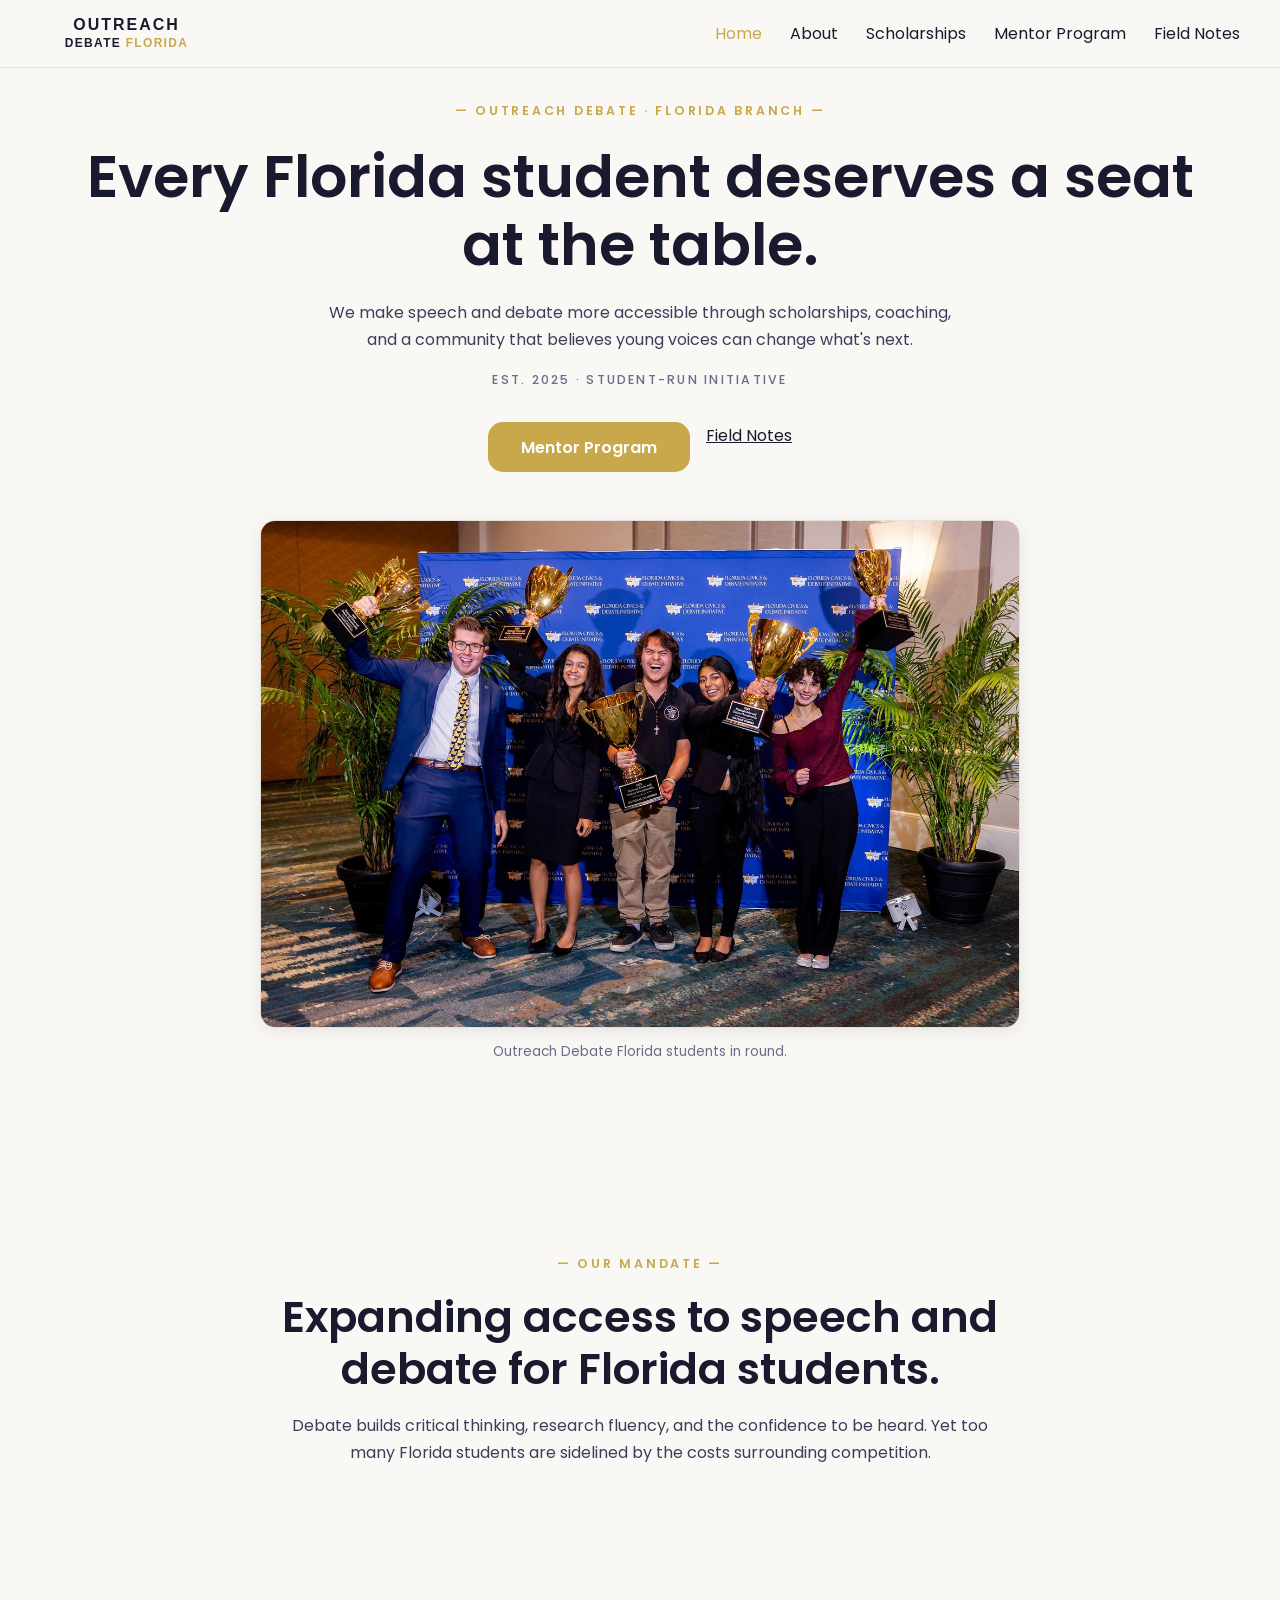
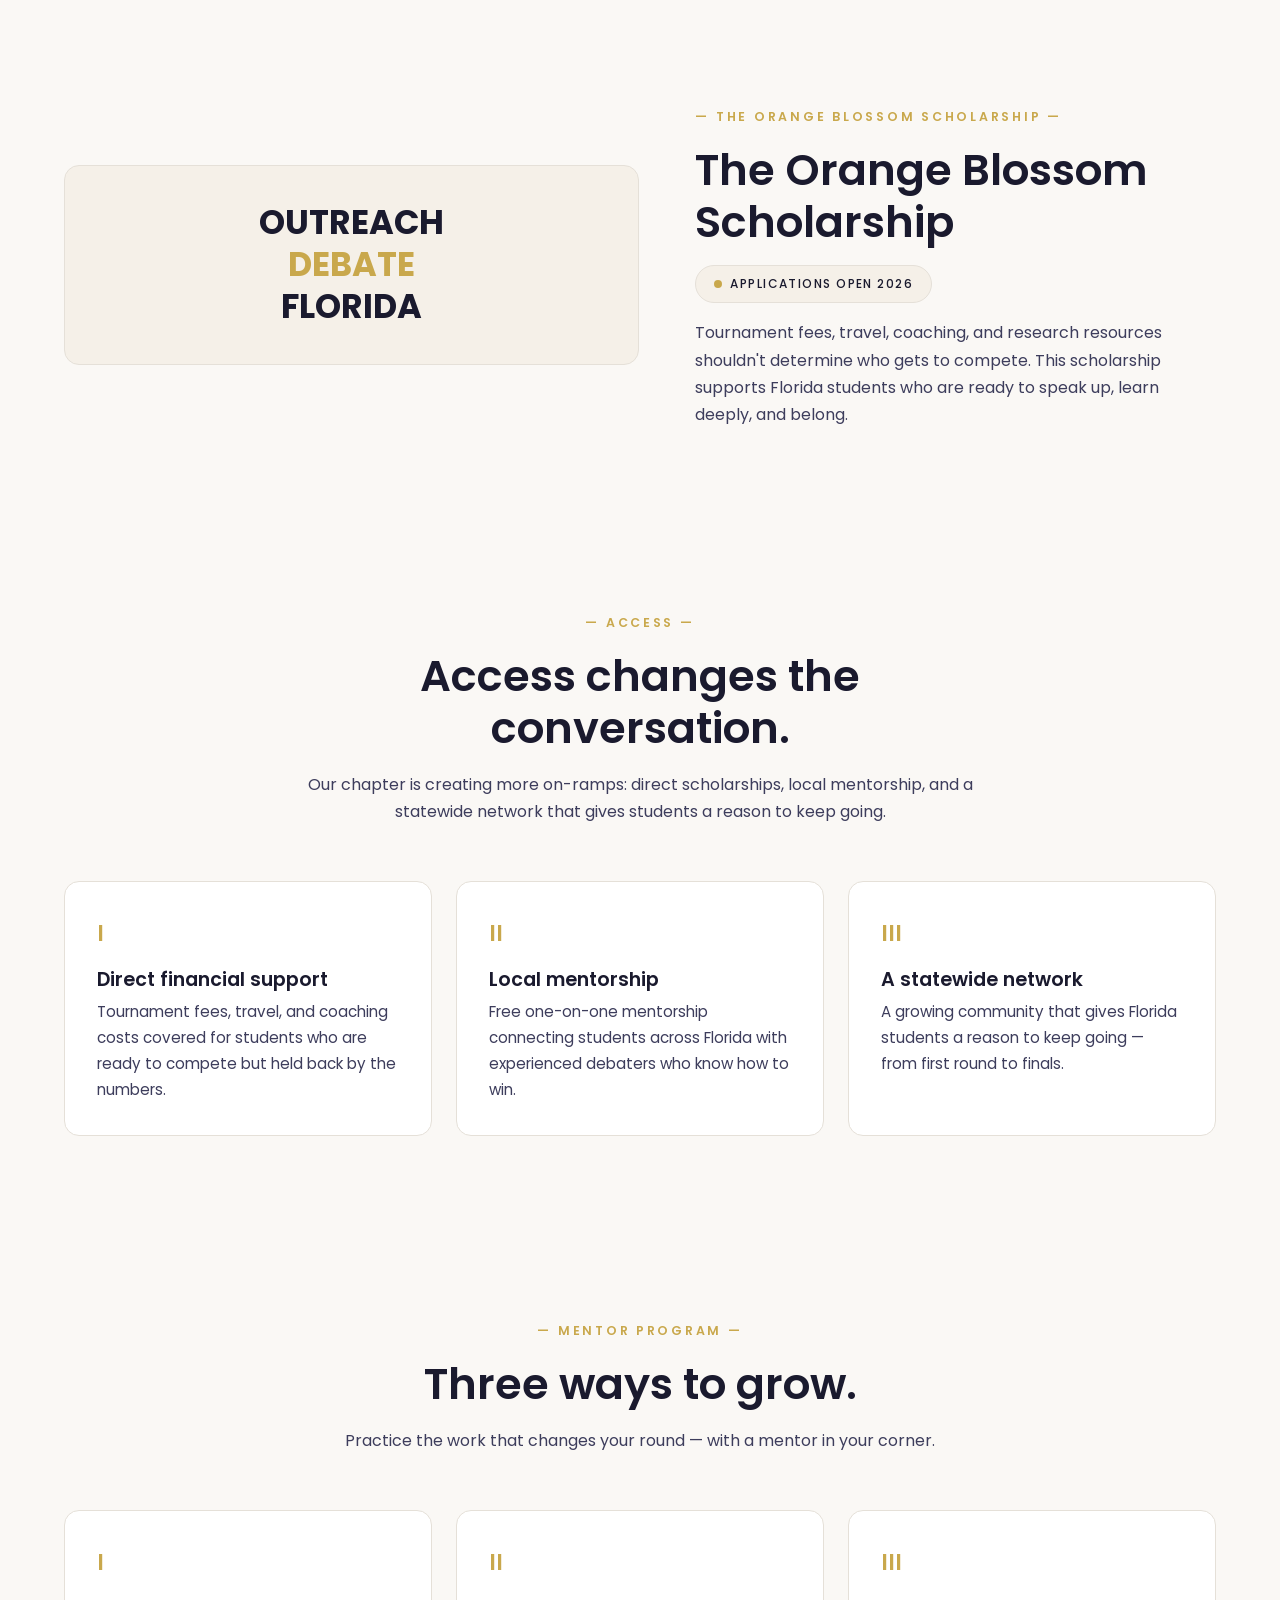
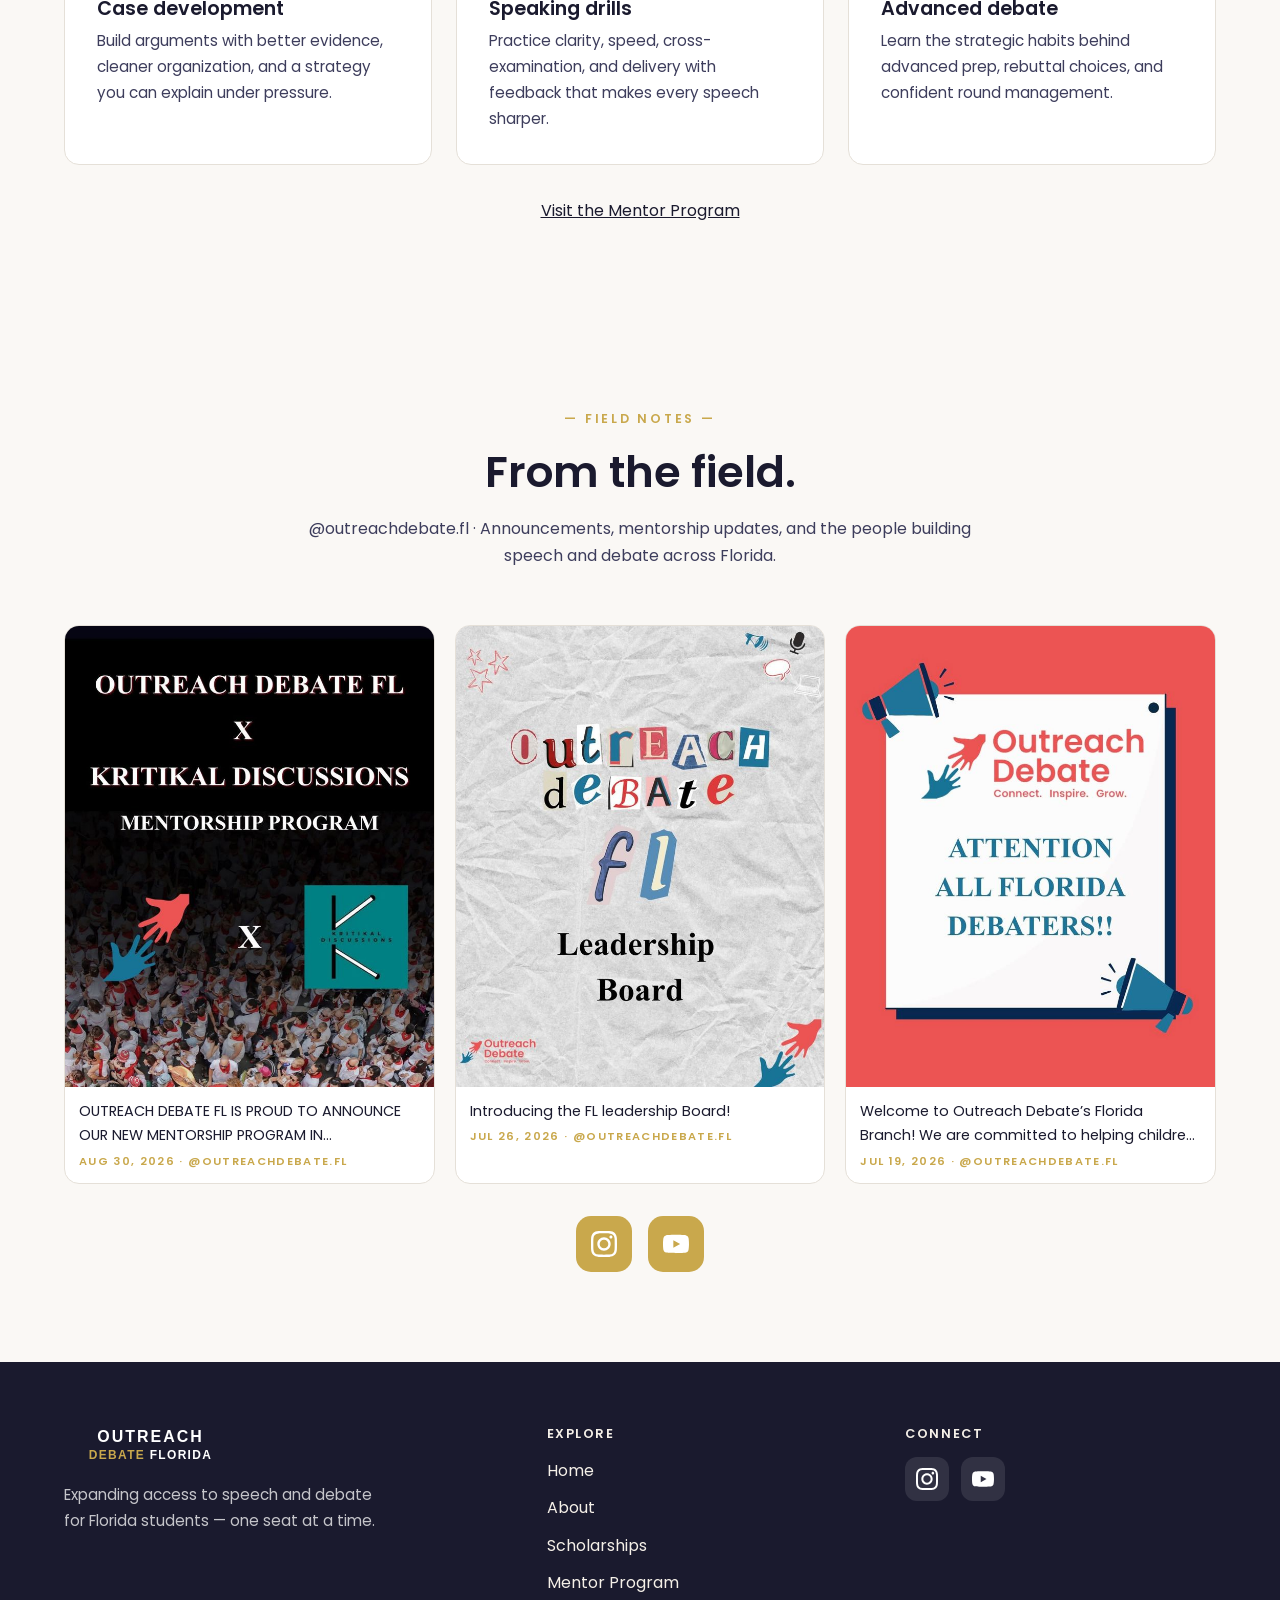
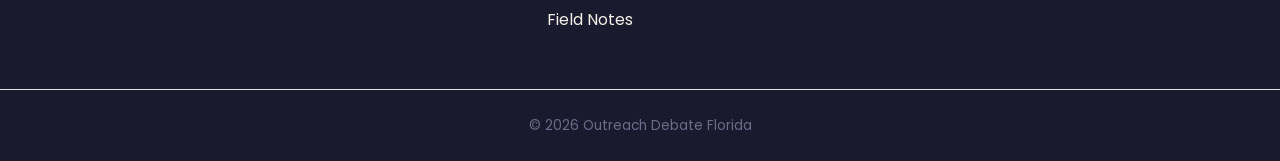
==== index.html @ 47975607 "Redesign: teal/coral → ivory/ink/gold academic palette + SVG logos - Complete CSS palette swap: whit" ====
<!DOCTYPE html>
<html lang="en">
<head>
  <meta charset="UTF-8" />
  <meta name="viewport" content="width=device-width, initial-scale=1.0" />
  <title>Outreach Debate Florida — Expanding access to speech and debate</title>
  <meta name="description" content="Expanding access to speech and debate for Florida students through scholarships, coaching, and a community that believes young voices can change what's next." />
  <meta property="og:title" content="Outreach Debate Florida" />
  <meta property="og:description" content="Expanding access to speech and debate for Florida students." />
  <meta property="og:type" content="website" />
  <meta name="theme-color" content="#c9a84c" />
  <link rel="icon" href="assets/img/favicon.ico" type="image/x-icon" />
  <link rel="preconnect" href="https://fonts.googleapis.com" />
  <link rel="preconnect" href="https://fonts.gstatic.com" crossorigin />
  <link href="https://fonts.googleapis.com/css2?family=Poppins:wght@400;500;600;700&display=swap" rel="stylesheet" />
  <link rel="stylesheet" href="css/style.css" />
</head>
<body>
  <!-- Nav -->
  <header class="nav">
    <a class="nav-brand" href="index.html">
      <img src="assets/img/outreach-logo-nav.svg" alt="Outreach Debate Florida" width="130" height="30" loading="lazy" decoding="async" />
    </a>
    <ul class="nav-links">
      <li><a href="index.html" class="active">Home</a></li>
      <li><a href="about.html">About</a></li>
      <li><a href="scholarships.html">Scholarships</a></li>
      <li><a href="mentor-program.html">Mentor Program</a></li>
      <li><a href="index.html#field-notes">Field Notes</a></li>
    </ul>
    <button class="burger" aria-label="Toggle menu">
      <span></span><span></span><span></span>
    </button>
  </header>

  <main>
    <!-- Hero -->
    <section class="hero">
      <div class="container">
        <p class="hero-eyebrow">— Outreach Debate · Florida Branch —</p>
        <h1>Every Florida student deserves a seat at the table.</h1>
        <p class="hero-dek">
          We make speech and debate more accessible through scholarships, coaching, and a
          community that believes young voices can change what's next.
        </p>
        <p class="hero-meta">Est. 2025 · Student-Run Initiative</p>
        <div class="hero-actions">
          <a class="btn" href="mentor-program.html">Mentor Program</a>
          <a class="btn-outline" href="index.html#field-notes">Field Notes</a>
        </div>
        <figure class="hero-figure">
          <img src="assets/img/hero.jpg" alt="Florida speech and debate students competing" width="1399" height="933" fetchpriority="high" decoding="async" />
          <figcaption class="figcaption">Outreach Debate Florida students in round.</figcaption>
        </figure>
      </div>
    </section>

    <!-- Mandate -->
    <section class="section">
      <div class="container">
        <div class="section-head reveal">
          <span class="eyebrow">— Our Mandate —</span>
          <h2>Expanding access to speech and debate for Florida students.</h2>
          <p>
            Debate builds critical thinking, research fluency, and the confidence to be heard.
            Yet too many Florida students are sidelined by the costs surrounding competition.
          </p>
        </div>
      </div>
    </section>

    <!-- Scholarship -->
    <section class="section" id="scholarship">
      <div class="container split">
        <div class="brand-block reveal">
          <span class="bb-word">OUTREACH</span>
          <span class="bb-word">DEBATE</span>
          <span class="bb-word">FLORIDA</span>
        </div>
        <div class="split-copy reveal">
          <span class="eyebrow">— The Orange Blossom Scholarship —</span>
          <h2>The Orange Blossom Scholarship</h2>
          <span class="status">Applications open 2026</span>
          <p>
            Tournament fees, travel, coaching, and research resources shouldn't determine who gets
            to compete. This scholarship supports Florida students who are ready to speak up, learn
            deeply, and belong.
          </p>
        </div>
      </div>
    </section>

    <!-- Access -->
    <section class="section">
      <div class="container">
        <div class="section-head reveal">
          <span class="eyebrow">— Access —</span>
          <h2>Access changes the conversation.</h2>
          <p>
            Our chapter is creating more on-ramps: direct scholarships, local mentorship, and a
            statewide network that gives students a reason to keep going.
          </p>
        </div>
        <div class="grid-3 reveal">
          <div class="item">
            <span class="item-num">I</span>
            <h3>Direct financial support</h3>
            <p>
              Tournament fees, travel, and coaching costs covered for students who are ready to
              compete but held back by the numbers.
            </p>
          </div>
          <div class="item">
            <span class="item-num">II</span>
            <h3>Local mentorship</h3>
            <p>
              Free one-on-one mentorship connecting students across Florida with experienced
              debaters who know how to win.
            </p>
          </div>
          <div class="item">
            <span class="item-num">III</span>
            <h3>A statewide network</h3>
            <p>
              A growing community that gives Florida students a reason to keep going — from
              first round to finals.
            </p>
          </div>
        </div>
      </div>
    </section>

    <!-- Mentorship -->
    <section class="section" id="mentorship">
      <div class="container">
        <div class="section-head reveal">
          <span class="eyebrow">— Mentor Program —</span>
          <h2>Three ways to grow.</h2>
          <p>Practice the work that changes your round — with a mentor in your corner.</p>
        </div>
        <div class="grid-3 reveal">
          <div class="item">
            <span class="item-num">I</span>
            <h3>Case development</h3>
            <p>
              Build arguments with better evidence, cleaner organization, and a strategy you can
              explain under pressure.
            </p>
          </div>
          <div class="item">
            <span class="item-num">II</span>
            <h3>Speaking drills</h3>
            <p>
              Practice clarity, speed, cross-examination, and delivery with feedback that makes
              every speech sharper.
            </p>
          </div>
          <div class="item">
            <span class="item-num">III</span>
            <h3>Advanced debate</h3>
            <p>
              Learn the strategic habits behind advanced prep, rebuttal choices, and confident
              round management.
            </p>
          </div>
        </div>
        <div class="hero-actions reveal">
          <a class="btn-outline" href="mentor-program.html">Visit the Mentor Program</a>
        </div>
      </div>
    </section>

    <!-- Field Notes -->
    <section class="section" id="field-notes">
      <div class="container">
        <div class="section-head reveal">
          <span class="eyebrow">— Field Notes —</span>
          <h2>From the field.</h2>
          <p>
            @outreachdebate.fl · Announcements, mentorship updates, and the people building speech
            and debate across Florida.
          </p>
        </div>
        <div class="ig-grid" data-ig-grid></div>
        <div class="hero-actions reveal">
          <a class="icon-btn" href="https://www.instagram.com/outreachdebate.fl/" target="_blank" rel="noopener noreferrer" aria-label="Instagram on Instagram">
            <svg viewBox="0 0 24 24" fill="currentColor" aria-hidden="true"><path d="M12 2.163c3.204 0 3.584.012 4.85.07 3.252.148 4.771 1.691 4.919 4.919.058 1.265.069 1.645.069 4.849 0 3.205-.012 3.584-.069 4.849-.149 3.225-1.664 4.771-4.919 4.919-1.266.058-1.644.07-4.85.07-3.204 0-3.584-.012-4.849-.07-3.26-.149-4.771-1.699-4.919-4.92-.058-1.265-.07-1.644-.07-4.849 0-3.204.013-3.583.07-4.849.149-3.227 1.664-4.771 4.919-4.919 1.266-.057 1.645-.069 4.849-.069zm0-2.163c-3.259 0-3.667.014-4.947.072-4.358.2-6.78 2.618-6.98 6.98-.059 1.281-.073 1.689-.073 4.948 0 3.259.014 3.668.072 4.948.2 4.358 2.618 6.78 6.98 6.98 1.281.058 1.689.072 4.948.072 3.259 0 3.668-.014 4.948-.072 4.354-.2 6.782-2.618 6.979-6.98.059-1.28.073-1.689.073-4.948 0-3.259-.014-3.667-.072-4.947-.196-4.354-2.617-6.78-6.979-6.98-1.281-.059-1.69-.073-4.949-.073zm0 5.838c-3.403 0-6.162 2.759-6.162 6.162s2.759 6.163 6.162 6.163 6.162-2.759 6.162-6.163c0-3.403-2.759-6.162-6.162-6.162zm0 10.162c-2.209 0-4-1.79-4-4 0-2.209 1.791-4 4-4s4 1.791 4 4c0 2.21-1.791 4-4 4zm6.406-11.845c-.796 0-1.441.645-1.441 1.44s.645 1.44 1.441 1.44c.795 0 1.439-.645 1.439-1.44s-.644-1.44-1.439-1.44z"/></svg>
          </a>
          <a class="icon-btn" href="https://www.youtube.com/@outreachdebate" target="_blank" rel="noopener noreferrer" aria-label="Watch us on YouTube">
            <svg viewBox="0 0 24 24" fill="currentColor" aria-hidden="true"><path d="M23.498 6.186a3.016 3.016 0 0 0-2.122-2.136C19.505 3.545 12 3.545 12 3.545s-7.505 0-9.377.505A3.017 3.017 0 0 0 .502 6.186C0 8.07 0 12 0 12s0 3.93.502 5.814a3.016 3.016 0 0 0 2.122 2.136c1.871.505 9.376.505 9.376.505s7.505 0 9.377-.505a3.015 3.015 0 0 0 2.122-2.136C24 15.93 24 12 24 12s0-3.93-.502-5.814zM9.545 15.568V8.432L15.818 12l-6.273 3.568z"/></svg>
          </a>
        </div>
      </div>
    </section>
  </main>

  <!-- Footer -->
  <footer class="footer">
    <div class="container">
      <div class="footer-grid">
        <div>
          <a class="footer-brand" href="index.html">
            <img src="assets/img/outreach-logo-footer.svg" alt="Outreach Debate Florida" width="130" height="30" loading="lazy" decoding="async" />
          </a>
          <p class="footer-desc">
            Expanding access to speech and debate for Florida students — one seat at a time.
          </p>
        </div>
        <div>
          <h3>Explore</h3>
          <ul class="footer-links">
            <li><a href="index.html">Home</a></li>
            <li><a href="about.html">About</a></li>
            <li><a href="scholarships.html">Scholarships</a></li>
            <li><a href="mentor-program.html">Mentor Program</a></li>
            <li><a href="index.html#field-notes">Field Notes</a></li>
          </ul>
        </div>
        <div>
          <h3>Connect</h3>
          <div class="footer-social">
            <a href="https://www.instagram.com/outreachdebate.fl/" target="_blank" rel="noopener noreferrer" aria-label="Instagram">
              <svg viewBox="0 0 24 24" fill="currentColor" aria-hidden="true"><path d="M12 2.163c3.204 0 3.584.012 4.85.07 3.252.148 4.771 1.691 4.919 4.919.058 1.265.069 1.645.069 4.849 0 3.205-.012 3.584-.069 4.849-.149 3.225-1.664 4.771-4.919 4.919-1.266.058-1.644.07-4.85.07-3.204 0-3.584-.012-4.849-.07-3.26-.149-4.771-1.699-4.919-4.92-.058-1.265-.07-1.644-.07-4.849 0-3.204.013-3.583.07-4.849.149-3.227 1.664-4.771 4.919-4.919 1.266-.057 1.645-.069 4.849-.069zm0-2.163c-3.259 0-3.667.014-4.947.072-4.358.2-6.78 2.618-6.98 6.98-.059 1.281-.073 1.689-.073 4.948 0 3.259.014 3.668.072 4.948.2 4.358 2.618 6.78 6.98 6.98 1.281.058 1.689.072 4.948.072 3.259 0 3.668-.014 4.948-.072 4.354-.2 6.782-2.618 6.979-6.98.059-1.28.073-1.689.073-4.948 0-3.259-.014-3.667-.072-4.947-.196-4.354-2.617-6.78-6.979-6.98-1.281-.059-1.69-.073-4.949-.073zm0 5.838c-3.403 0-6.162 2.759-6.162 6.162s2.759 6.163 6.162 6.163 6.162-2.759 6.162-6.163c0-3.403-2.759-6.162-6.162-6.162zm0 10.162c-2.209 0-4-1.79-4-4 0-2.209 1.791-4 4-4s4 1.791 4 4c0 2.21-1.791 4-4 4zm6.406-11.845c-.796 0-1.441.645-1.441 1.44s.645 1.44 1.441 1.44c.795 0 1.439-.645 1.439-1.44s-.644-1.44-1.439-1.44z"/></svg>
            </a>
            <a href="https://www.youtube.com/@outreachdebate" target="_blank" rel="noopener noreferrer" aria-label="YouTube">
              <svg viewBox="0 0 24 24" fill="currentColor" aria-hidden="true"><path d="M23.498 6.186a3.016 3.016 0 0 0-2.122-2.136C19.505 3.545 12 3.545 12 3.545s-7.505 0-9.377.505A3.017 3.017 0 0 0 .502 6.186C0 8.07 0 12 0 12s0 3.93.502 5.814a3.016 3.016 0 0 0 2.122 2.136c1.871.505 9.376.505 9.376.505s7.505 0 9.377-.505a3.015 3.015 0 0 0 2.122-2.136C24 15.93 24 12 24 12s0-3.93-.502-5.814zM9.545 15.568V8.432L15.818 12l-6.273 3.568z"/></svg>
            </a>
          </div>
        </div>
      </div>
    </div>
    <div class="legal">© 2026 Outreach Debate Florida</div>
  </footer>

  <script src="js/main.js"></script>
  <script src="js/instagram.js"></script>
</body>
</html>
---- css/style.css ----
:root {
  --ink: #1a1a2e;
  --ink-light: #3d3d5c;
  --ink-faint: #6b6b8a;
  --gold: #c9a84c;
  --gold-dark: #b8963f;
  --ivory: #faf8f5;
  --ivory-warm: #f5f0e8;
  --card-bg: #ffffff;
  --line: #e5e0d8;
  --radius: 15px;
  --font: "Poppins", system-ui, -apple-system, sans-serif;
  --maxw: 1200px;
}

*,
*::before,
*::after {
  box-sizing: border-box;
  margin: 0;
  padding: 0;
}

html {
  scroll-behavior: smooth;
  scroll-padding-top: 92px;
}

body {
  font-family: var(--font);
  font-size: 1rem;
  line-height: 1.7;
  color: var(--ink);
  background: var(--ivory);
  -webkit-font-smoothing: antialiased;
  text-rendering: optimizeLegibility;
  overflow-x: hidden;
}

h1,
h2,
h3 {
  font-family: var(--font);
  font-weight: 600;
  color: var(--ink);
  line-height: 1.2;
}

h1 {
  font-size: clamp(2.3rem, 4.6vw, 3.9rem);
  line-height: 1.15;
}

h2 {
  font-size: clamp(1.8rem, 3.4vw, 2.7rem);
}

h3 {
  font-size: 1.2rem;
}

p {
  line-height: 1.7;
}

a {
  color: var(--gold);
}

img {
  display: block;
  max-width: 100%;
  height: auto;
}

::selection {
  background: var(--gold);
  color: #fff;
}

:focus-visible {
  outline: 2px solid var(--gold);
  outline-offset: 2px;
}

.container {
  width: 100%;
  max-width: var(--maxw);
  margin-inline: auto;
  padding-inline: 24px;
}

.eyebrow,
.hero-eyebrow {
  display: inline-block;
  font-family: var(--font);
  font-weight: 600;
  font-size: 0.78rem;
  letter-spacing: 0.22em;
  text-transform: uppercase;
  color: var(--gold);
}

/* ---------------------------------- Nav ---------------------------------- */

.nav {
  position: fixed;
  top: 0;
  left: 0;
  right: 0;
  z-index: 100;
  height: 68px;
  display: flex;
  align-items: center;
  justify-content: space-between;
  gap: 24px;
  padding-inline: max(24px, calc((100vw - var(--maxw)) / 2));
  background: var(--ivory);
  border-bottom: 1px solid var(--line);
}

.nav.scrolled {
  background: var(--card-bg);
  box-shadow: 0 1px 8px rgba(0, 0, 0, 0.08);
}

.nav-brand {
  display: inline-flex;
  align-items: center;
  flex: none;
}

.nav-brand img {
  flex: none;
  width: auto;
  height: 40px;
}

.nav-links {
  display: flex;
  align-items: center;
  gap: 28px;
  list-style: none;
}

.nav-links a {
  display: inline-block;
  padding: 6px 0;
  color: var(--ink);
  text-decoration: none;
  font-family: var(--font);
  font-weight: 400;
  font-size: 1rem;
  transition: color 0.2s ease;
}

.nav-links a:hover {
  color: var(--gold);
}

.nav-links a.active {
  color: var(--gold);
}

.burger {
  display: none;
  flex-direction: column;
  gap: 5px;
  padding: 8px;
  background: none;
  border: 0;
  cursor: pointer;
}

.burger span {
  display: block;
  width: 22px;
  height: 2px;
  background: var(--ink);
}

body.menu-open {
  overflow: hidden;
}

/* --------------------------------- Buttons -------------------------------- */

.btn {
  display: inline-flex;
  align-items: center;
  justify-content: center;
  gap: 8px;
  height: 50px;
  padding: 0 32px;
  border: 1px solid transparent;
  border-radius: var(--radius);
  background: var(--gold);
  color: #fff;
  font-family: var(--font);
  font-weight: 600;
  font-size: 1rem;
  text-decoration: none;
  white-space: nowrap;
  cursor: pointer;
  transition: background-color 0.2s ease, color 0.2s ease, border-color 0.2s ease;
}

.btn:hover {
  background: var(--gold-dark);
  color: #fff;
}

.btn-outline {
  background: transparent;
  border-color: var(--ink);
  color: var(--ink);
}

.btn-outline:hover {
  background: var(--ink);
  border-color: var(--ink);
  color: var(--ivory);
}

.btn-invert {
  background: var(--ink);
  color: var(--gold);
}

.btn-invert:hover {
  background: var(--ink-light);
  color: var(--gold);
}

/* ----------------------------------- Hero --------------------------------- */

.hero {
  display: flex;
  align-items: center;
  justify-content: center;
  min-height: 100vh;
  padding: 96px 0;
  background: var(--ivory);
  text-align: center;
}

.hero-inner {
  display: block;
  width: 100%;
}

.hero-copy {
  text-align: center;
}

.hero h1 {
  margin-top: 20px;
}

.hero-dek {
  max-width: 640px;
  margin: 20px auto 0;
  color: var(--ink-light);
}

.hero-meta {
  margin-top: 16px;
  font-family: var(--font);
  font-weight: 500;
  font-size: 0.78rem;
  letter-spacing: 0.18em;
  text-transform: uppercase;
  color: var(--ink-faint);
}

.hero-actions {
  display: flex;
  flex-wrap: wrap;
  justify-content: center;
  gap: 16px;
  margin-top: 32px;
}

.hero-figure {
  margin: 48px auto 0;
  max-width: 760px;
  text-align: center;
}

.hero-figure img {
  width: 100%;
  height: auto;
  border-radius: var(--radius);
  border: 1px solid var(--line);
  box-shadow: 0 4px 20px rgba(0, 0, 0, 0.08);
}

.figcaption {
  margin-top: 12px;
  font-family: var(--font);
  font-size: 0.85rem;
  color: var(--ink-faint);
  text-align: center;
}

/* --------------------------------- Sections -------------------------------- */

.section {
  padding: 90px 0;
  background: var(--ivory);
}

.section-alt {
  background: var(--ivory-warm);
}

.section-head {
  max-width: 720px;
  margin: 0 auto 56px;
  text-align: center;
}

.section-head h2 {
  margin: 16px 0;
}

.section-head p {
  color: var(--ink-light);
}

/* ---------------------------------- Split ---------------------------------- */

.split {
  display: grid;
  grid-template-columns: 1.05fr 0.95fr;
  gap: 56px;
  align-items: center;
}

.brand-block {
  background: var(--ivory-warm);
  border: 1px solid var(--line);
  border-radius: var(--radius);
  padding: 36px;
  text-align: center;
}

.bb-word {
  display: block;
  font-family: var(--font);
  font-weight: 700;
  font-size: clamp(1.5rem, 3vw, 2.1rem);
  line-height: 1.25;
  color: var(--ink);
}

.bb-word:nth-child(2) {
  color: var(--gold);
}

.split-copy h2 {
  margin: 16px 0;
}

.split-copy .status {
  margin-bottom: 16px;
}

.split-copy p {
  color: var(--ink-light);
}

.split img {
  width: 100%;
  height: auto;
  border-radius: var(--radius);
  border: 1px solid var(--line);
  box-shadow: 0 4px 20px rgba(0, 0, 0, 0.08);
}

.status {
  display: inline-flex;
  align-items: center;
  gap: 8px;
  padding: 8px 18px;
  border: 1px solid var(--line);
  border-radius: 999px;
  background: var(--ivory-warm);
  color: var(--ink);
  font-family: var(--font);
  font-weight: 500;
  font-size: 0.75rem;
  letter-spacing: 0.12em;
  text-transform: uppercase;
  white-space: nowrap;
}

.status::before {
  content: "";
  flex: none;
  width: 8px;
  height: 8px;
  border-radius: 50%;
  background: var(--gold);
}

/* ---------------------------------- Grid 3 --------------------------------- */

.grid-3 {
  display: grid;
  grid-template-columns: repeat(3, 1fr);
  gap: 24px;
}

.item {
  background: var(--card-bg);
  border: 1px solid var(--line);
  border-radius: var(--radius);
  padding: 32px;
  transition: background-color 0.2s ease;
}

.item:hover {
  background: var(--ivory-warm);
}

.item-num {
  display: block;
  margin-bottom: 16px;
  font-family: var(--font);
  font-weight: 600;
  font-size: 1.4rem;
  color: var(--gold);
}

.item h3 {
  margin-bottom: 8px;
}

.item p {
  font-size: 0.95rem;
  color: var(--ink-light);
}

/* -------------------------------- Field Notes ------------------------------- */

.ig-grid {
  display: grid;
  grid-template-columns: repeat(3, 1fr);
  gap: 20px;
  justify-content: center;
  margin-inline: auto;
}

.ig-card {
  display: flex;
  flex-direction: column;
  background: var(--card-bg);
  border: 1px solid var(--line);
  border-radius: var(--radius);
  overflow: hidden;
  text-decoration: none;
}

.ig-card img {
  width: 100%;
  aspect-ratio: 4 / 5;
  object-fit: cover;
  transition: opacity 0.2s ease;
}

.ig-card:hover img {
  opacity: 0.9;
}

.ig-cap {
  padding: 12px 14px 4px;
  font-family: var(--font);
  font-size: 0.9rem;
  color: var(--ink);
  display: -webkit-box;
  -webkit-line-clamp: 2;
  -webkit-box-orient: vertical;
  overflow: hidden;
}

.ig-meta {
  padding: 0 14px 12px;
  font-family: var(--font);
  font-weight: 600;
  font-size: 0.7rem;
  letter-spacing: 0.12em;
  text-transform: uppercase;
  color: var(--gold);
}

.ig-empty {
  text-align: center;
  color: var(--ink-light);
}

.icon-btn {
  display: grid;
  place-items: center;
  width: 56px;
  height: 56px;
  border-radius: var(--radius);
  background: var(--gold);
  color: #fff;
  text-decoration: none;
  transition: background-color 0.2s ease;
}

.icon-btn:hover {
  background: var(--gold-dark);
}

.icon-btn svg {
  width: 26px;
  height: 26px;
  fill: currentColor;
}

/* ---------------------------------- Footer --------------------------------- */

.footer {
  background: var(--ink);
  padding: 64px 0 0;
}

.footer-grid {
  display: grid;
  grid-template-columns: 1.4fr 1fr 1fr;
  gap: 48px;
}

.footer h3 {
  margin-bottom: 16px;
  font-size: 0.8rem;
  letter-spacing: 0.12em;
  text-transform: uppercase;
  color: var(--ivory-warm);
}

.footer-brand {
  display: inline-flex;
  align-items: center;
  margin-bottom: 16px;
}

.footer-brand img {
  flex: none;
  width: auto;
  height: 40px;
}

.footer-desc {
  max-width: 320px;
  font-size: 0.95rem;
  color: rgba(255, 255, 255, 0.75);
}

.footer-links {
  display: flex;
  flex-direction: column;
  gap: 10px;
  list-style: none;
}

.footer-links a {
  color: var(--ivory-warm);
  text-decoration: none;
  transition: color 0.2s ease;
}

.footer-links a:hover {
  color: var(--gold);
}

.footer-social {
  display: flex;
  gap: 12px;
}

.footer-social a {
  display: grid;
  place-items: center;
  width: 44px;
  height: 44px;
  border-radius: 12px;
  background: rgba(255, 255, 255, 0.1);
  border: none;
  color: #fff;
  text-decoration: none;
  transition: background-color 0.2s ease, color 0.2s ease;
}

.footer-social a:hover {
  background: var(--gold);
  color: #fff;
}

.footer-social svg {
  width: 22px;
  height: 22px;
  fill: currentColor;
}

.legal {
  margin-top: 56px;
  padding: 24px 16px;
  border-top: 1px solid var(--line);
  text-align: center;
  font-size: 0.85rem;
  color: var(--ink-faint);
}

/* ---------------------------------- CTA ------------------------------------ */

.cta-band {
  background: var(--ink);
  padding: 80px 0;
  text-align: center;
  color: #fff;
}

.cta-band h2 {
  margin: 16px 0;
  color: #fff;
}

.cta-band p {
  max-width: 560px;
  margin: 0 auto 36px;
  color: rgba(255, 255, 255, 0.85);
}

.cta-band .eyebrow {
  color: var(--gold);
}

/* ---------------------------------- Steps ---------------------------------- */

.steps {
  display: grid;
  grid-template-columns: repeat(3, 1fr);
  gap: 24px;
  margin-top: 48px;
}

.step {
  text-align: center;
}

.step-num {
  display: grid;
  place-items: center;
  width: 48px;
  height: 48px;
  margin: 0 auto 16px;
  border-radius: 50%;
  background: var(--gold);
  color: #fff;
  font-family: var(--font);
  font-weight: 600;
  font-size: 1.1rem;
}

.step h3 {
  margin-bottom: 8px;
}

.step p {
  max-width: 280px;
  margin-inline: auto;
  font-size: 0.95rem;
  color: var(--ink-light);
}

/* ---------------------------------- Reveal ---------------------------------- */

.reveal {
  opacity: 0;
  transition: opacity 0.5s ease;
}

.reveal.in {
  opacity: 1;
}

/* ------------------------------- Responsive -------------------------------- */

@media (max-width: 1020px) {
  .grid-3,
  .ig-grid,
  .steps {
    grid-template-columns: repeat(2, 1fr);
  }

  .split {
    grid-template-columns: 1fr;
    gap: 40px;
  }

  .footer-grid {
    grid-template-columns: repeat(2, 1fr);
    gap: 40px;
  }
}

@media (max-width: 720px) {
  .nav {
    height: 60px;
  }

  .burger {
    display: flex;
    position: relative;
    z-index: 96;
  }

  .nav-links {
    position: fixed;
    top: 0;
    right: 0;
    bottom: 0;
    width: min(320px, 100%);
    flex-direction: column;
    align-items: stretch;
    gap: 4px;
    padding: 84px 24px 24px;
    background: var(--ivory);
    border-left: 1px solid var(--line);
    transform: translateX(105%);
    transition: transform 0.3s ease;
    z-index: 95;
  }

  body.menu-open .nav-links {
    transform: translateX(0);
  }

  .nav-links a {
    display: block;
    padding: 14px 0;
    font-size: 1.05rem;
    color: var(--ink);
  }

  .section {
    padding: 72px 0;
  }

  .section-head {
    margin-bottom: 40px;
  }
}

@media (max-width: 640px) {
  .grid-3,
  .ig-grid,
  .steps {
    grid-template-columns: 1fr;
  }

  .footer-grid {
    grid-template-columns: 1fr;
    gap: 40px;
  }

  .cta-band {
    padding: 72px 0;
  }

  .hero {
    padding: 96px 0 72px;
  }
}

@media (prefers-reduced-motion: reduce) {
  html {
    scroll-behavior: auto;
  }

  *,
  *::before,
  *::after {
    transition: none !important;
    animation: none !important;
  }

  .reveal {
    opacity: 1;
  }
}
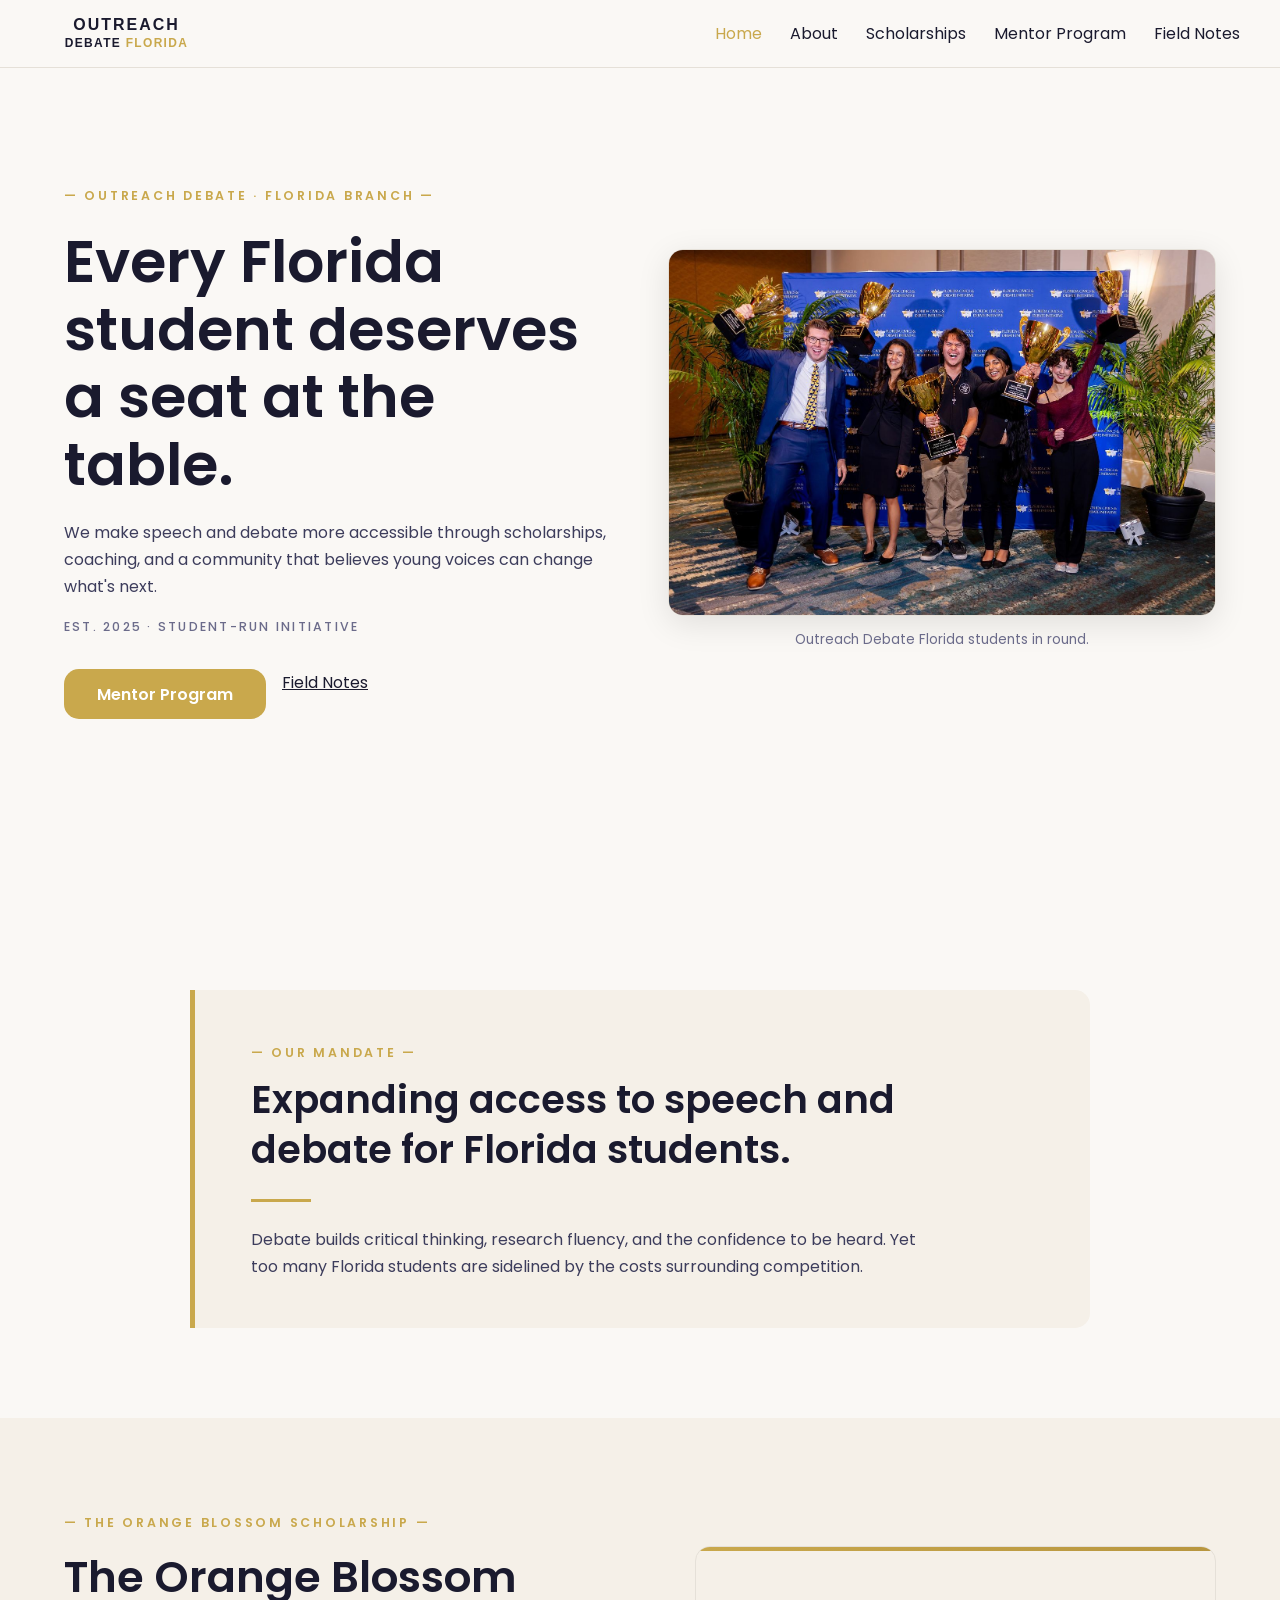
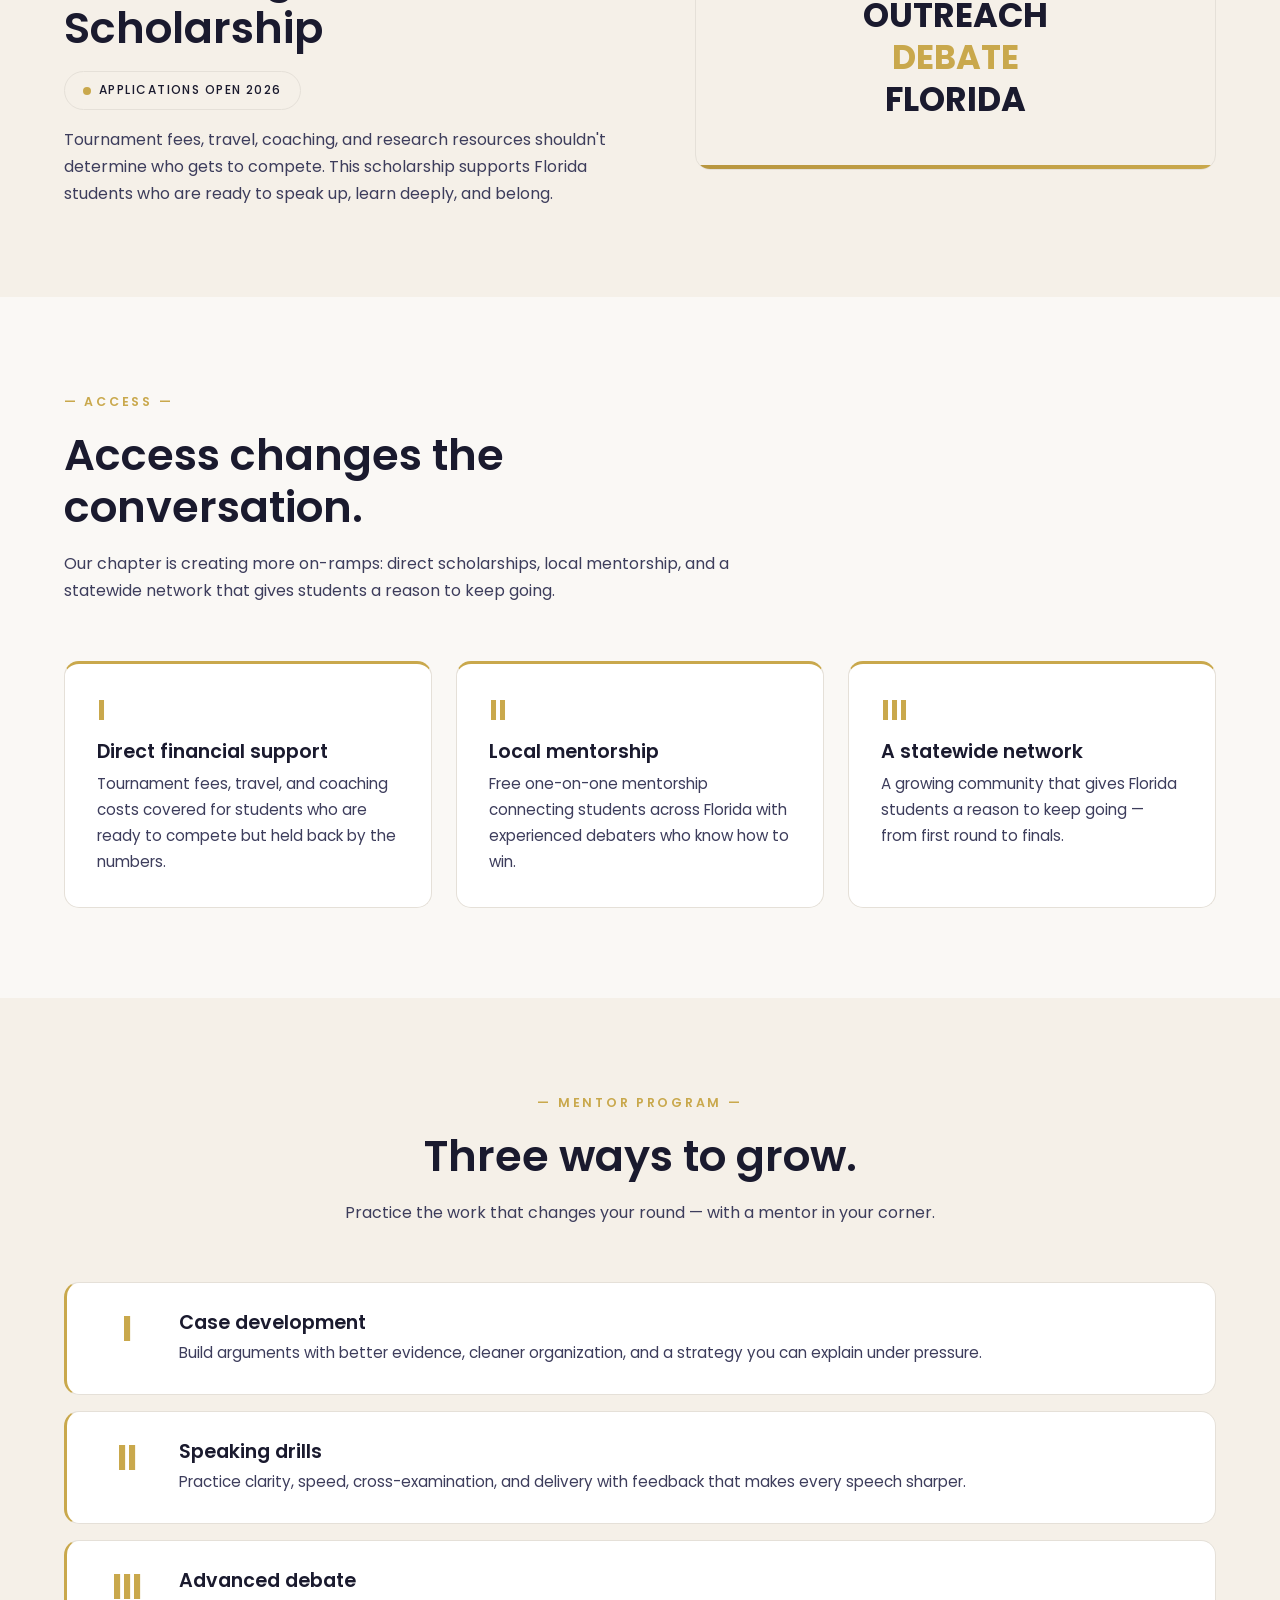
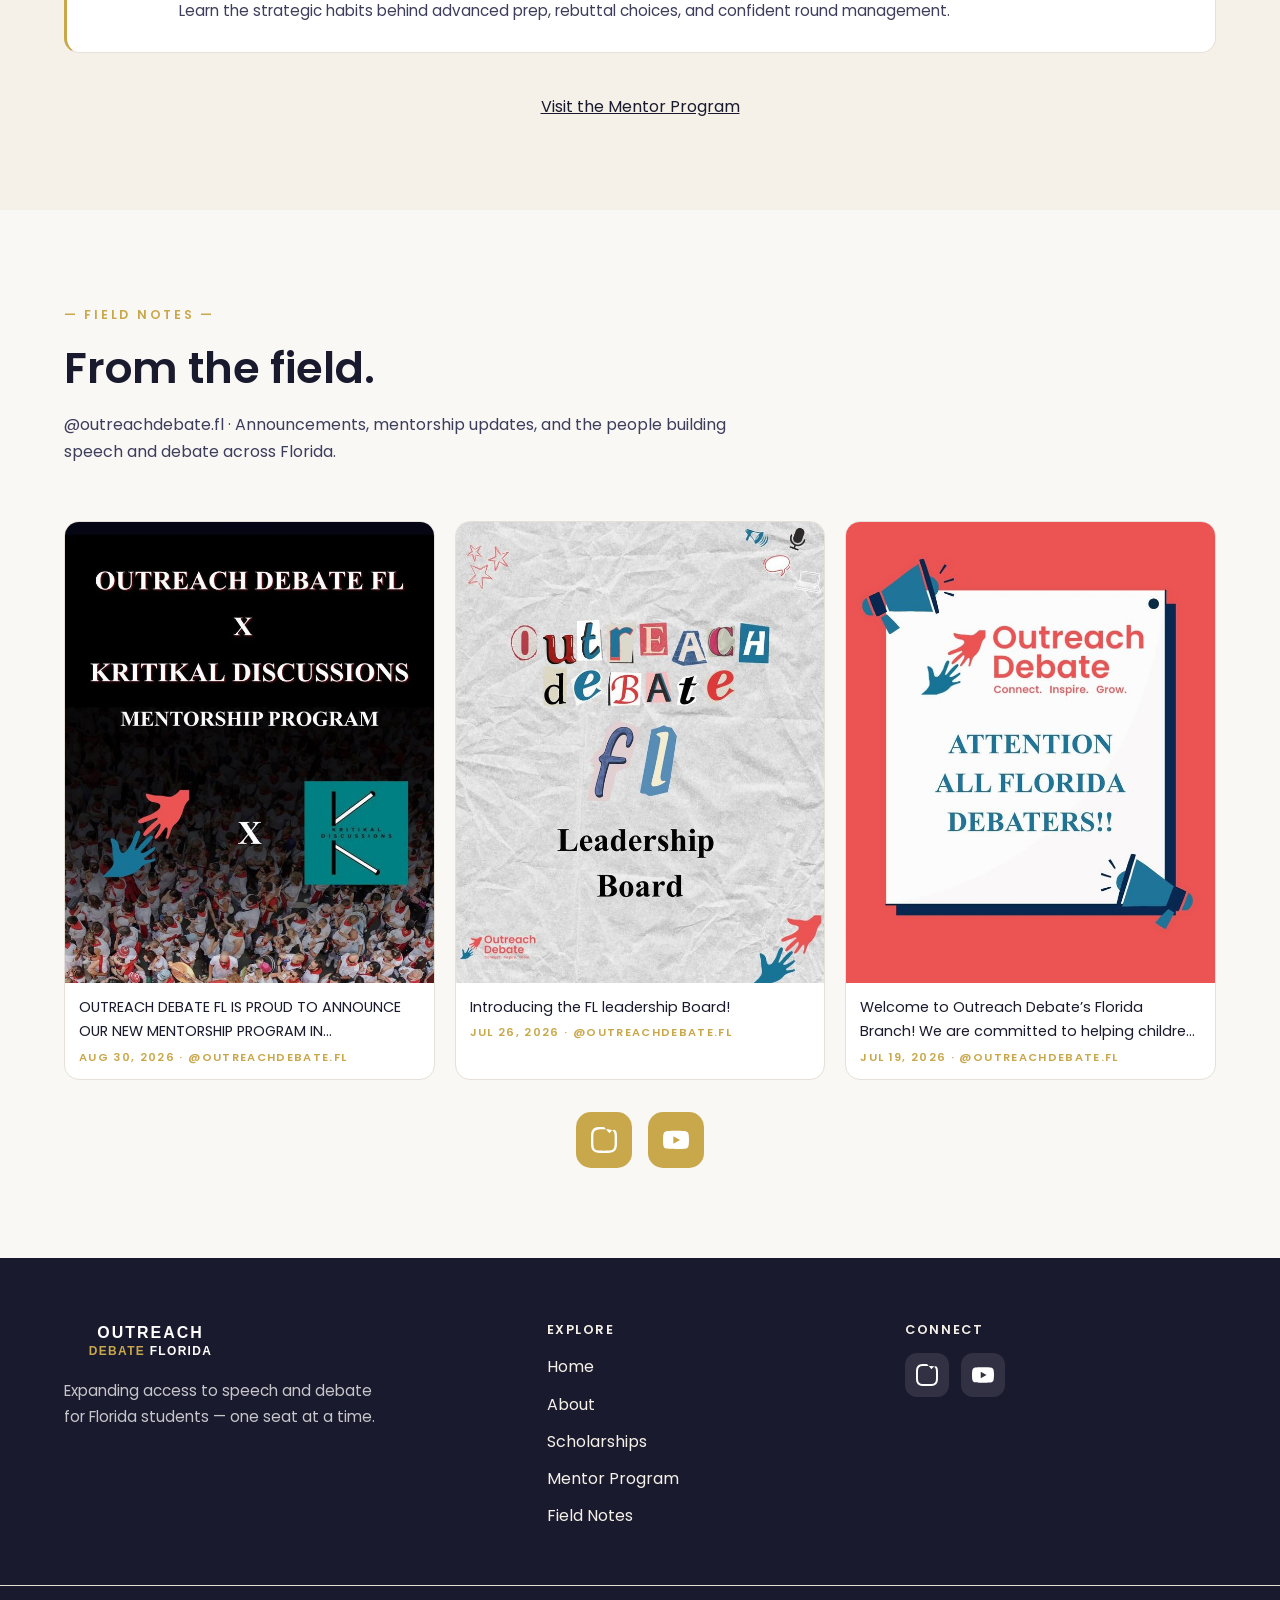
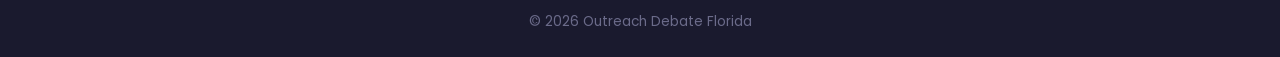
==== commit 213a73c0: "Layout overhaul: asymmetric hero, pull-quote mandate, varied card layouts, visual hierarchy improvem" ====
--- a/index.html
+++ b/index.html
@@ -34,33 +34,36 @@
   </header>
 
   <main>
-    <!-- Hero -->
+    <!-- Hero — asymmetric: text left, image right -->
     <section class="hero">
-      <div class="container">
-        <p class="hero-eyebrow">— Outreach Debate · Florida Branch —</p>
-        <h1>Every Florida student deserves a seat at the table.</h1>
-        <p class="hero-dek">
-          We make speech and debate more accessible through scholarships, coaching, and a
-          community that believes young voices can change what's next.
-        </p>
-        <p class="hero-meta">Est. 2025 · Student-Run Initiative</p>
-        <div class="hero-actions">
-          <a class="btn" href="mentor-program.html">Mentor Program</a>
-          <a class="btn-outline" href="index.html#field-notes">Field Notes</a>
-        </div>
-        <figure class="hero-figure">
+      <div class="container hero-split">
+        <div class="hero-copy reveal">
+          <p class="hero-eyebrow">— Outreach Debate · Florida Branch —</p>
+          <h1>Every Florida student deserves a seat at the table.</h1>
+          <p class="hero-dek">
+            We make speech and debate more accessible through scholarships, coaching, and a
+            community that believes young voices can change what's next.
+          </p>
+          <p class="hero-meta">Est. 2025 · Student-Run Initiative</p>
+          <div class="hero-actions">
+            <a class="btn" href="mentor-program.html">Mentor Program</a>
+            <a class="btn-outline" href="index.html#field-notes">Field Notes</a>
+          </div>
+        </div>
+        <figure class="hero-figure reveal">
           <img src="assets/img/hero.jpg" alt="Florida speech and debate students competing" width="1399" height="933" fetchpriority="high" decoding="async" />
           <figcaption class="figcaption">Outreach Debate Florida students in round.</figcaption>
         </figure>
       </div>
     </section>
 
-    <!-- Mandate -->
+    <!-- Mandate — pull-quote style -->
     <section class="section">
       <div class="container">
-        <div class="section-head reveal">
+        <div class="pull-quote reveal">
           <span class="eyebrow">— Our Mandate —</span>
           <h2>Expanding access to speech and debate for Florida students.</h2>
+          <hr class="gold-rule" />
           <p>
             Debate builds critical thinking, research fluency, and the confidence to be heard.
             Yet too many Florida students are sidelined by the costs surrounding competition.
@@ -69,31 +72,31 @@
       </div>
     </section>
 
-    <!-- Scholarship -->
-    <section class="section" id="scholarship">
-      <div class="container split">
+    <!-- Scholarship — split with enhanced brand block -->
+    <section class="section section-alt" id="scholarship">
+      <div class="container split flip-on-tablet">
+        <div class="split-copy reveal">
+          <span class="eyebrow">— The Orange Blossom Scholarship —</span>
+          <h2>The Orange Blossom Scholarship</h2>
+          <span class="status">Applications open 2026</span>
+          <p>
+            Tournament fees, travel, coaching, and research resources shouldn't determine who gets
+            to compete. This scholarship supports Florida students who are ready to speak up, learn
+            deeply, and belong.
+          </p>
+        </div>
         <div class="brand-block reveal">
           <span class="bb-word">OUTREACH</span>
           <span class="bb-word">DEBATE</span>
           <span class="bb-word">FLORIDA</span>
         </div>
-        <div class="split-copy reveal">
-          <span class="eyebrow">— The Orange Blossom Scholarship —</span>
-          <h2>The Orange Blossom Scholarship</h2>
-          <span class="status">Applications open 2026</span>
-          <p>
-            Tournament fees, travel, coaching, and research resources shouldn't determine who gets
-            to compete. This scholarship supports Florida students who are ready to speak up, learn
-            deeply, and belong.
-          </p>
-        </div>
-      </div>
-    </section>
-
-    <!-- Access -->
+      </div>
+    </section>
+
+    <!-- Access — enhanced grid with gold borders -->
     <section class="section">
       <div class="container">
-        <div class="section-head reveal">
+        <div class="section-head-left reveal">
           <span class="eyebrow">— Access —</span>
           <h2>Access changes the conversation.</h2>
           <p>
@@ -130,41 +133,47 @@
       </div>
     </section>
 
-    <!-- Mentorship -->
-    <section class="section" id="mentorship">
+    <!-- Mentorship — horizontal card layout -->
+    <section class="section section-alt" id="mentorship">
       <div class="container">
         <div class="section-head reveal">
           <span class="eyebrow">— Mentor Program —</span>
           <h2>Three ways to grow.</h2>
           <p>Practice the work that changes your round — with a mentor in your corner.</p>
         </div>
-        <div class="grid-3 reveal">
-          <div class="item">
+        <div style="display: flex; flex-direction: column; gap: 16px;" class="reveal">
+          <div class="item-h">
             <span class="item-num">I</span>
-            <h3>Case development</h3>
-            <p>
-              Build arguments with better evidence, cleaner organization, and a strategy you can
-              explain under pressure.
-            </p>
-          </div>
-          <div class="item">
+            <div class="item-body">
+              <h3>Case development</h3>
+              <p>
+                Build arguments with better evidence, cleaner organization, and a strategy you can
+                explain under pressure.
+              </p>
+            </div>
+          </div>
+          <div class="item-h">
             <span class="item-num">II</span>
-            <h3>Speaking drills</h3>
-            <p>
-              Practice clarity, speed, cross-examination, and delivery with feedback that makes
-              every speech sharper.
-            </p>
-          </div>
-          <div class="item">
+            <div class="item-body">
+              <h3>Speaking drills</h3>
+              <p>
+                Practice clarity, speed, cross-examination, and delivery with feedback that makes
+                every speech sharper.
+              </p>
+            </div>
+          </div>
+          <div class="item-h">
             <span class="item-num">III</span>
-            <h3>Advanced debate</h3>
-            <p>
-              Learn the strategic habits behind advanced prep, rebuttal choices, and confident
-              round management.
-            </p>
-          </div>
-        </div>
-        <div class="hero-actions reveal">
+            <div class="item-body">
+              <h3>Advanced debate</h3>
+              <p>
+                Learn the strategic habits behind advanced prep, rebuttal choices, and confident
+                round management.
+              </p>
+            </div>
+          </div>
+        </div>
+        <div class="hero-actions reveal" style="justify-content: center; margin-top: 40px;">
           <a class="btn-outline" href="mentor-program.html">Visit the Mentor Program</a>
         </div>
       </div>
@@ -173,7 +182,7 @@
     <!-- Field Notes -->
     <section class="section" id="field-notes">
       <div class="container">
-        <div class="section-head reveal">
+        <div class="section-head-left reveal">
           <span class="eyebrow">— Field Notes —</span>
           <h2>From the field.</h2>
           <p>
@@ -182,9 +191,9 @@
           </p>
         </div>
         <div class="ig-grid" data-ig-grid></div>
-        <div class="hero-actions reveal">
+        <div class="hero-actions reveal" style="justify-content: center; margin-top: 32px;">
           <a class="icon-btn" href="https://www.instagram.com/outreachdebate.fl/" target="_blank" rel="noopener noreferrer" aria-label="Instagram on Instagram">
-            <svg viewBox="0 0 24 24" fill="currentColor" aria-hidden="true"><path d="M12 2.163c3.204 0 3.584.012 4.85.07 3.252.148 4.771 1.691 4.919 4.919.058 1.265.069 1.645.069 4.849 0 3.205-.012 3.584-.069 4.849-.149 3.225-1.664 4.771-4.919 4.919-1.266.058-1.644.07-4.85.07-3.204 0-3.584-.012-4.849-.07-3.26-.149-4.771-1.699-4.919-4.92-.058-1.265-.07-1.644-.07-4.849 0-3.204.013-3.583.07-4.849.149-3.227 1.664-4.771 4.919-4.919 1.266-.057 1.645-.069 4.849-.069zm0-2.163c-3.259 0-3.667.014-4.947.072-4.358.2-6.78 2.618-6.98 6.98-.059 1.281-.073 1.689-.073 4.948 0 3.259.014 3.668.072 4.948.2 4.358 2.618 6.78 6.98 6.98 1.281.058 1.689.072 4.948.072 3.259 0 3.668-.014 4.948-.072 4.354-.2 6.782-2.618 6.979-6.98.059-1.28.073-1.689.073-4.948 0-3.259-.014-3.667-.072-4.947-.196-4.354-2.617-6.78-6.979-6.98-1.281-.059-1.69-.073-4.949-.073zm0 5.838c-3.403 0-6.162 2.759-6.162 6.162s2.759 6.163 6.162 6.163 6.162-2.759 6.162-6.163c0-3.403-2.759-6.162-6.162-6.162zm0 10.162c-2.209 0-4-1.79-4-4 0-2.209 1.791-4 4-4s4 1.791 4 4c0 2.21-1.791 4-4 4zm6.406-11.845c-.796 0-1.441.645-1.441 1.44s.645 1.44 1.441 1.44c.795 0 1.439-.645 1.439-1.44s-.644-1.44-1.439-1.44z"/></svg>
+            <svg viewBox="0 0 24 24" fill="currentColor" aria-hidden="true"><path d="M12 2.163c3.204 0 3.584.012 4.85.07 3.252.148 4.771 1.691 4.919 4.919.058 1.265.069 1.645.069 4.849 0 3.205-.012 3.584-.069 4.849-.149 3.225-1.664 4.771-4.919 4.919-1.266.058-1.644.07-4.85.07-3.204 0-3.584-.012-4.849-.07-3.26-.149-4.771-1.699-4.919-4.92-.058-1.265-.07-1.644-.07-4.849 0-3.204.013-3.583.07-4.849.149-3.227 1.664-4.771 4.919-4.919 1.266-.057 1.645-.069 4.849-.069zm0-2.163c-3.259 0-3.667.014-4.947.072-4.358.2-6.78 2.618-6.98 6.98-.059 1.281-.073 1.689-.073 4.948 0 3.259.014 3.668.072 4.948.2 4.358 2.618 6.78 6.98 6.98 1.281.058 1.689.072 4.948.072 3.259 0 3.668-.014 4.948-.072 4.354-.2 6.782-2.618 6.979-6.98.059-1.28.073-1.689.073-4.948 0-3.259-.014-3.667-.072-4.947-.196-4.354-2.617-6.979-6.98-1.281-.059-1.69-.073-4.949-.073zm0 5.838c-3.403 0-6.162 2.759-6.162 6.162s2.759 6.163 6.162 6.163 6.162-2.759 6.162-6.163c0-3.403-2.759-6.162-6.162-6.162zm0 10.162c-2.209 0-4-1.79-4-4 0-2.209 1.791-4 4-4s4 1.791 4 4c0 2.21-1.791 4-4 4zm6.406-11.845c-.796 0-1.441.645-1.441 1.44s.645 1.44 1.441 1.44c.795 0 1.439-.645 1.439-1.44s-.644-1.44-1.439-1.44z"/></svg>
           </a>
           <a class="icon-btn" href="https://www.youtube.com/@outreachdebate" target="_blank" rel="noopener noreferrer" aria-label="Watch us on YouTube">
             <svg viewBox="0 0 24 24" fill="currentColor" aria-hidden="true"><path d="M23.498 6.186a3.016 3.016 0 0 0-2.122-2.136C19.505 3.545 12 3.545 12 3.545s-7.505 0-9.377.505A3.017 3.017 0 0 0 .502 6.186C0 8.07 0 12 0 12s0 3.93.502 5.814a3.016 3.016 0 0 0 2.122 2.136c1.871.505 9.376.505 9.376.505s7.505 0 9.377-.505a3.015 3.015 0 0 0 2.122-2.136C24 15.93 24 12 24 12s0-3.93-.502-5.814zM9.545 15.568V8.432L15.818 12l-6.273 3.568z"/></svg>
@@ -220,7 +229,7 @@
           <h3>Connect</h3>
           <div class="footer-social">
             <a href="https://www.instagram.com/outreachdebate.fl/" target="_blank" rel="noopener noreferrer" aria-label="Instagram">
-              <svg viewBox="0 0 24 24" fill="currentColor" aria-hidden="true"><path d="M12 2.163c3.204 0 3.584.012 4.85.07 3.252.148 4.771 1.691 4.919 4.919.058 1.265.069 1.645.069 4.849 0 3.205-.012 3.584-.069 4.849-.149 3.225-1.664 4.771-4.919 4.919-1.266.058-1.644.07-4.85.07-3.204 0-3.584-.012-4.849-.07-3.26-.149-4.771-1.699-4.919-4.92-.058-1.265-.07-1.644-.07-4.849 0-3.204.013-3.583.07-4.849.149-3.227 1.664-4.771 4.919-4.919 1.266-.057 1.645-.069 4.849-.069zm0-2.163c-3.259 0-3.667.014-4.947.072-4.358.2-6.78 2.618-6.98 6.98-.059 1.281-.073 1.689-.073 4.948 0 3.259.014 3.668.072 4.948.2 4.358 2.618 6.78 6.98 6.98 1.281.058 1.689.072 4.948.072 3.259 0 3.668-.014 4.948-.072 4.354-.2 6.782-2.618 6.979-6.98.059-1.28.073-1.689.073-4.948 0-3.259-.014-3.667-.072-4.947-.196-4.354-2.617-6.78-6.979-6.98-1.281-.059-1.69-.073-4.949-.073zm0 5.838c-3.403 0-6.162 2.759-6.162 6.162s2.759 6.163 6.162 6.163 6.162-2.759 6.162-6.163c0-3.403-2.759-6.162-6.162-6.162zm0 10.162c-2.209 0-4-1.79-4-4 0-2.209 1.791-4 4-4s4 1.791 4 4c0 2.21-1.791 4-4 4zm6.406-11.845c-.796 0-1.441.645-1.441 1.44s.645 1.44 1.441 1.44c.795 0 1.439-.645 1.439-1.44s-.644-1.44-1.439-1.44z"/></svg>
+              <svg viewBox="0 0 24 24" fill="currentColor" aria-hidden="true"><path d="M12 2.163c3.204 0 3.584.012 4.85.07 3.252.148 4.771 1.691 4.919 4.919.058 1.265.069 1.645.069 4.849 0 3.205-.012 3.584-.069 4.849-.149 3.225-1.664 4.771-4.919 4.919-1.266.058-1.644.07-4.85.07-3.204 0-3.584-.012-4.849-.07-3.26-.149-4.771-1.699-4.919-4.92-.058-1.265-.07-1.644-.07-4.849 0-3.204.013-3.583.07-4.849.149-3.227 1.664-4.771 4.919-4.919 1.266-.057 1.645-.069 4.849-.069zm0-2.163c-3.259 0-3.667.014-4.947.072-4.358.2-6.78 2.618-6.98 6.98-.059 1.281-.073 1.689-.073 4.948 0 3.259.014 3.668.072 4.948.2 4.358 2.618 6.78 6.98 6.98 1.281.058 1.689.072 4.948.072 3.259 0 3.668-.014 4.948-.072 4.354-.2 6.782-2.618 6.979-6.98.059-1.28.073-1.689.073-4.948 0-3.259-.014-3.667-.072-4.947-.196-4.354-2.617-6.979-6.98-1.281-.059-1.69-.073-4.949-.073zm0 5.838c-3.403 0-6.162 2.759-6.162 6.162s2.759 6.163 6.162 6.163 6.162-2.759 6.162-6.163c0-3.403-2.759-6.162-6.162-6.162zm0 10.162c-2.209 0-4-1.79-4-4 0-2.209 1.791-4 4-4s4 1.791 4 4c0 2.21-1.791 4-4 4zm6.406-11.845c-.796 0-1.441.645-1.441 1.44s.645 1.44 1.441 1.44c.795 0 1.439-.645 1.439-1.44s-.644-1.44-1.439-1.44z"/></svg>
             </a>
             <a href="https://www.youtube.com/@outreachdebate" target="_blank" rel="noopener noreferrer" aria-label="YouTube">
               <svg viewBox="0 0 24 24" fill="currentColor" aria-hidden="true"><path d="M23.498 6.186a3.016 3.016 0 0 0-2.122-2.136C19.505 3.545 12 3.545 12 3.545s-7.505 0-9.377.505A3.017 3.017 0 0 0 .502 6.186C0 8.07 0 12 0 12s0 3.93.502 5.814a3.016 3.016 0 0 0 2.122 2.136c1.871.505 9.376.505 9.376.505s7.505 0 9.377-.505a3.015 3.015 0 0 0 2.122-2.136C24 15.93 24 12 24 12s0-3.93-.502-5.814zM9.545 15.568V8.432L15.818 12l-6.273 3.568z"/></svg>
@@ -235,4 +244,4 @@
   <script src="js/main.js"></script>
   <script src="js/instagram.js"></script>
 </body>
-</html>+</html>
--- a/css/style.css
+++ b/css/style.css
@@ -202,12 +202,14 @@
   text-decoration: none;
   white-space: nowrap;
   cursor: pointer;
-  transition: background-color 0.2s ease, color 0.2s ease, border-color 0.2s ease;
+  transition: background-color 0.2s ease, color 0.2s ease, border-color 0.2s ease, transform 0.2s ease, box-shadow 0.2s ease;
 }
 
 .btn:hover {
   background: var(--gold-dark);
   color: #fff;
+  transform: translateY(-1px);
+  box-shadow: 0 4px 16px rgba(201, 168, 76, 0.3);
 }
 
 .btn-outline {
@@ -220,6 +222,8 @@
   background: var(--ink);
   border-color: var(--ink);
   color: var(--ivory);
+  transform: translateY(-1px);
+  box-shadow: 0 4px 16px rgba(26, 26, 46, 0.15);
 }
 
 .btn-invert {
@@ -237,11 +241,10 @@
 .hero {
   display: flex;
   align-items: center;
-  justify-content: center;
   min-height: 100vh;
   padding: 96px 0;
   background: var(--ivory);
-  text-align: center;
+  text-align: left;
 }
 
 .hero-inner {
@@ -250,7 +253,7 @@
 }
 
 .hero-copy {
-  text-align: center;
+  text-align: left;
 }
 
 .hero h1 {
@@ -258,8 +261,8 @@
 }
 
 .hero-dek {
-  max-width: 640px;
-  margin: 20px auto 0;
+  max-width: 560px;
+  margin: 20px 0 0;
   color: var(--ink-light);
 }
 
@@ -276,14 +279,12 @@
 .hero-actions {
   display: flex;
   flex-wrap: wrap;
-  justify-content: center;
   gap: 16px;
   margin-top: 32px;
 }
 
 .hero-figure {
-  margin: 48px auto 0;
-  max-width: 760px;
+  margin: 0;
   text-align: center;
 }
 
@@ -292,7 +293,7 @@
   height: auto;
   border-radius: var(--radius);
   border: 1px solid var(--line);
-  box-shadow: 0 4px 20px rgba(0, 0, 0, 0.08);
+  box-shadow: 0 8px 32px rgba(0, 0, 0, 0.1);
 }
 
 .figcaption {
@@ -325,6 +326,21 @@
 }
 
 .section-head p {
+  color: var(--ink-light);
+}
+
+/* Left-aligned section head variant */
+.section-head-left {
+  max-width: 720px;
+  margin: 0 0 56px;
+  text-align: left;
+}
+
+.section-head-left h2 {
+  margin: 16px 0;
+}
+
+.section-head-left p {
   color: var(--ink-light);
 }
 
@@ -341,8 +357,30 @@
   background: var(--ivory-warm);
   border: 1px solid var(--line);
   border-radius: var(--radius);
-  padding: 36px;
+  padding: 48px 36px;
   text-align: center;
+  position: relative;
+  overflow: hidden;
+}
+
+.brand-block::before {
+  content: "";
+  position: absolute;
+  top: 0;
+  left: 0;
+  right: 0;
+  height: 4px;
+  background: linear-gradient(90deg, var(--gold), var(--gold-dark));
+}
+
+.brand-block::after {
+  content: "";
+  position: absolute;
+  bottom: 0;
+  left: 0;
+  right: 0;
+  height: 4px;
+  background: linear-gradient(90deg, var(--gold-dark), var(--gold));
 }
 
 .bb-word {
@@ -417,19 +455,23 @@
   border: 1px solid var(--line);
   border-radius: var(--radius);
   padding: 32px;
-  transition: background-color 0.2s ease;
+  border-top: 3px solid var(--gold);
+  transition: transform 0.25s ease, box-shadow 0.25s ease, background-color 0.2s ease;
 }
 
 .item:hover {
-  background: var(--ivory-warm);
+  transform: translateY(-4px);
+  box-shadow: 0 8px 32px rgba(0, 0, 0, 0.08);
+  background: var(--card-bg);
 }
 
 .item-num {
   display: block;
   margin-bottom: 16px;
   font-family: var(--font);
-  font-weight: 600;
-  font-size: 1.4rem;
+  font-weight: 700;
+  font-size: 1.8rem;
+  line-height: 1;
   color: var(--gold);
 }
 
@@ -440,6 +482,102 @@
 .item p {
   font-size: 0.95rem;
   color: var(--ink-light);
+}
+
+/* Horizontal card variant */
+.item-h {
+  background: var(--card-bg);
+  border: 1px solid var(--line);
+  border-left: 3px solid var(--gold);
+  border-radius: var(--radius);
+  padding: 28px 32px;
+  display: flex;
+  align-items: flex-start;
+  gap: 24px;
+  transition: transform 0.25s ease, box-shadow 0.25s ease;
+}
+
+.item-h:hover {
+  transform: translateX(4px);
+  box-shadow: 0 4px 20px rgba(0, 0, 0, 0.06);
+}
+
+.item-h .item-num {
+  flex: none;
+  margin-bottom: 0;
+  font-size: 2.2rem;
+  min-width: 56px;
+  text-align: center;
+}
+
+.item-h .item-body {
+  flex: 1;
+}
+
+.item-h h3 {
+  margin-bottom: 6px;
+}
+
+.item-h p {
+  font-size: 0.95rem;
+  color: var(--ink-light);
+}
+
+/* Featured card variant (larger first card) */
+.grid-featured {
+  display: grid;
+  grid-template-columns: 1fr 1fr;
+  grid-template-rows: 1fr 1fr;
+  gap: 24px;
+}
+
+.grid-featured .item:first-child {
+  grid-row: 1 / 3;
+  border-top: 3px solid var(--gold);
+  display: flex;
+  flex-direction: column;
+  justify-content: center;
+}
+
+.grid-featured .item:first-child .item-num {
+  font-size: 3rem;
+  margin-bottom: 24px;
+}
+
+.grid-featured .item:first-child h3 {
+  font-size: 1.4rem;
+}
+
+.grid-featured .item:first-child p {
+  font-size: 1rem;
+}
+
+/* ---------------------------------- Pull Quote ------------------------------- */
+
+.pull-quote {
+  position: relative;
+  padding: 48px 56px;
+  background: var(--ivory-warm);
+  border-left: 5px solid var(--gold);
+  border-radius: 0 var(--radius) var(--radius) 0;
+  margin: 0 auto;
+  max-width: 900px;
+}
+
+.pull-quote h2 {
+  font-size: clamp(1.6rem, 3vw, 2.4rem);
+  font-weight: 600;
+  line-height: 1.3;
+}
+
+.pull-quote p {
+  margin-top: 16px;
+  color: var(--ink-light);
+  max-width: 680px;
+}
+
+.pull-quote .eyebrow {
+  margin-bottom: 12px;
 }
 
 /* -------------------------------- Field Notes ------------------------------- */
@@ -460,6 +598,12 @@
   border-radius: var(--radius);
   overflow: hidden;
   text-decoration: none;
+  transition: transform 0.25s ease, box-shadow 0.25s ease;
+}
+
+.ig-card:hover {
+  transform: translateY(-4px);
+  box-shadow: 0 8px 32px rgba(0, 0, 0, 0.1);
 }
 
 .ig-card img {
@@ -508,11 +652,12 @@
   background: var(--gold);
   color: #fff;
   text-decoration: none;
-  transition: background-color 0.2s ease;
+  transition: background-color 0.2s ease, transform 0.2s ease;
 }
 
 .icon-btn:hover {
   background: var(--gold-dark);
+  transform: translateY(-2px);
 }
 
 .icon-btn svg {
@@ -655,15 +800,16 @@
 .step-num {
   display: grid;
   place-items: center;
-  width: 48px;
-  height: 48px;
+  width: 52px;
+  height: 52px;
   margin: 0 auto 16px;
   border-radius: 50%;
   background: var(--gold);
   color: #fff;
   font-family: var(--font);
-  font-weight: 600;
-  font-size: 1.1rem;
+  font-weight: 700;
+  font-size: 1.15rem;
+  box-shadow: 0 4px 12px rgba(201, 168, 76, 0.25);
 }
 
 .step h3 {
@@ -677,6 +823,40 @@
   color: var(--ink-light);
 }
 
+/* Steps with connecting line */
+.steps-line {
+  position: relative;
+  margin-top: 48px;
+  padding-top: 32px;
+}
+
+.steps-line::before {
+  content: "";
+  position: absolute;
+  top: 0;
+  left: 16.66%;
+  right: 16.66%;
+  height: 2px;
+  background: var(--line);
+}
+
+.steps-line .step {
+  position: relative;
+}
+
+.steps-line .step::after {
+  content: "";
+  position: absolute;
+  top: -33px;
+  left: 50%;
+  width: 12px;
+  height: 12px;
+  border-radius: 50%;
+  background: var(--gold);
+  transform: translateX(-50%);
+  box-shadow: 0 0 0 4px var(--ivory);
+}
+
 /* ---------------------------------- Reveal ---------------------------------- */
 
 .reveal {
@@ -686,6 +866,65 @@
 
 .reveal.in {
   opacity: 1;
+}
+
+/* -------------------------------- Hero Split ------------------------------- */
+
+.hero-split {
+  display: grid;
+  grid-template-columns: 1fr 1fr;
+  gap: 56px;
+  align-items: center;
+}
+
+@media (max-width: 720px) {
+  .hero-split {
+    grid-template-columns: 1fr;
+    gap: 40px;
+  }
+
+  .hero-split .hero-copy {
+    text-align: center;
+  }
+
+  .hero-split .hero-dek {
+    margin-inline: auto;
+  }
+
+  .hero-split .hero-actions {
+    justify-content: center;
+  }
+}
+
+/* -------------------------------- Decorative -------------------------------- */
+
+.gold-rule {
+  width: 60px;
+  height: 3px;
+  background: var(--gold);
+  border: none;
+  margin: 24px 0;
+}
+
+.gold-rule-center {
+  margin-left: auto;
+  margin-right: auto;
+}
+
+.section-divider {
+  display: flex;
+  align-items: center;
+  justify-content: center;
+  padding: 16px 0;
+}
+
+.section-divider span {
+  display: block;
+  width: 8px;
+  height: 8px;
+  border-radius: 50%;
+  background: var(--gold);
+  opacity: 0.5;
 }
 
 /* ------------------------------- Responsive -------------------------------- */
@@ -697,14 +936,57 @@
     grid-template-columns: repeat(2, 1fr);
   }
 
+  .grid-featured {
+    grid-template-columns: 1fr;
+    grid-template-rows: auto;
+  }
+
+  .grid-featured .item:first-child {
+    grid-row: auto;
+  }
+
   .split {
     grid-template-columns: 1fr;
     gap: 40px;
   }
 
+  .split.flip-on-tablet {
+    direction: ltr;
+  }
+
+  .split.flip-on-tablet > *:first-child {
+    order: 2;
+  }
+
+  .split.flip-on-tablet > *:last-child {
+    order: 1;
+  }
+
   .footer-grid {
     grid-template-columns: repeat(2, 1fr);
     gap: 40px;
+  }
+
+  .item-h {
+    flex-direction: column;
+    gap: 12px;
+  }
+
+  .item-h .item-num {
+    min-width: auto;
+    text-align: left;
+  }
+
+  .pull-quote {
+    padding: 36px 32px;
+  }
+
+  .steps-line::before {
+    display: none;
+  }
+
+  .steps-line .step::after {
+    display: none;
   }
 }
 
@@ -754,6 +1036,10 @@
   .section-head {
     margin-bottom: 40px;
   }
+
+  .section-head-left {
+    margin-bottom: 40px;
+  }
 }
 
 @media (max-width: 640px) {
@@ -775,6 +1061,10 @@
   .hero {
     padding: 96px 0 72px;
   }
+
+  .pull-quote {
+    padding: 28px 20px;
+  }
 }
 
 @media (prefers-reduced-motion: reduce) {
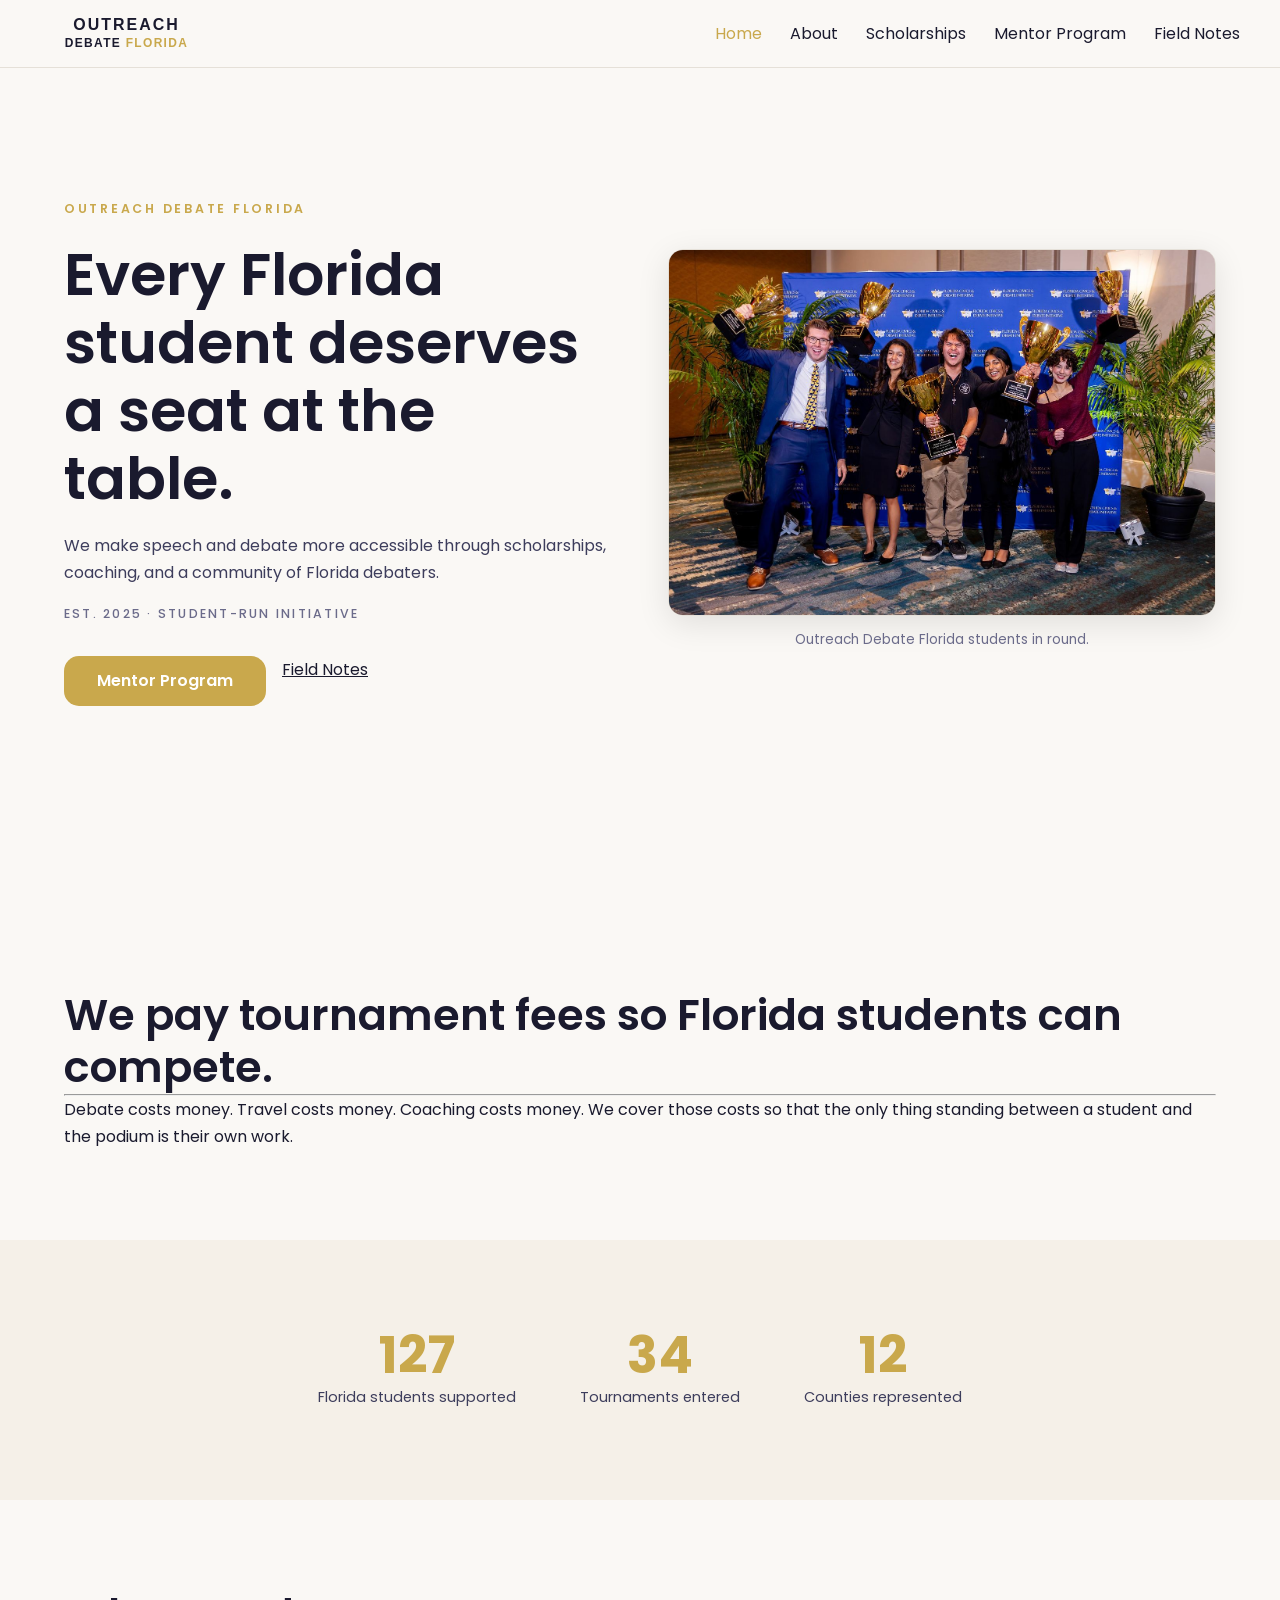
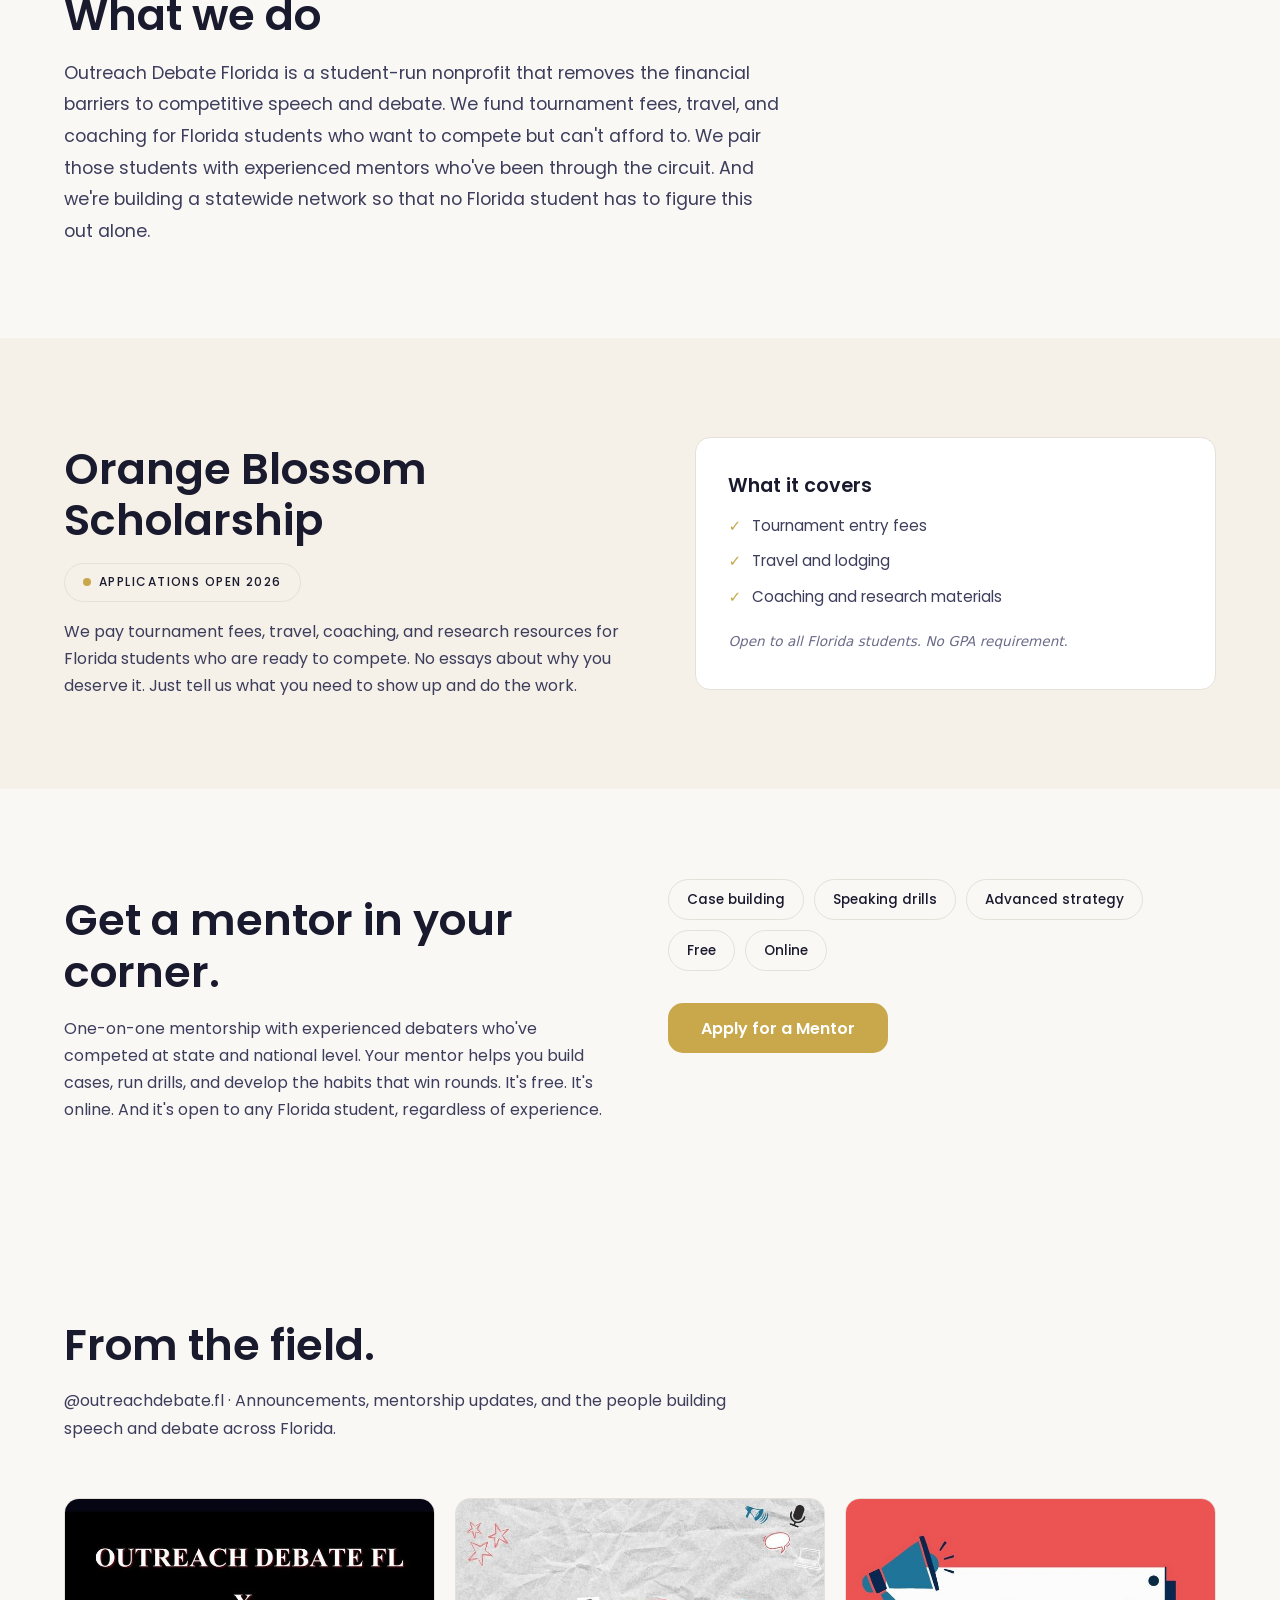
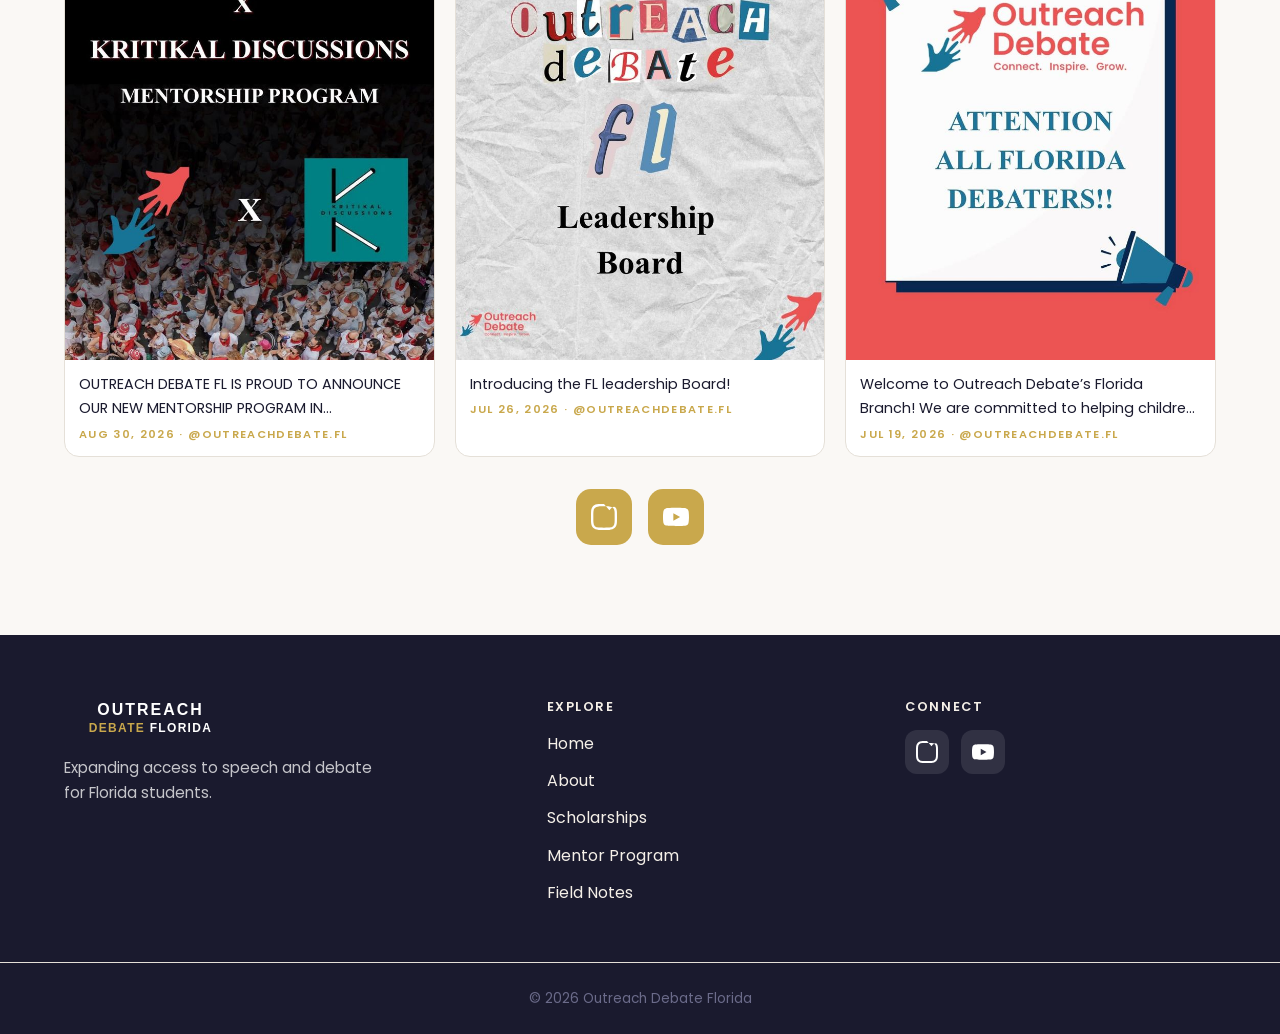
==== commit ef02420e: "Anti-AI-slop audit: kill repetitive eyebrows, dead CSS, varied section rhythm CSS: removed dead clas" ====
--- a/index.html
+++ b/index.html
@@ -4,7 +4,7 @@
   <meta charset="UTF-8" />
   <meta name="viewport" content="width=device-width, initial-scale=1.0" />
   <title>Outreach Debate Florida — Expanding access to speech and debate</title>
-  <meta name="description" content="Expanding access to speech and debate for Florida students through scholarships, coaching, and a community that believes young voices can change what's next." />
+  <meta name="description" content="Expanding access to speech and debate for Florida students through scholarships, coaching, and community." />
   <meta property="og:title" content="Outreach Debate Florida" />
   <meta property="og:description" content="Expanding access to speech and debate for Florida students." />
   <meta property="og:type" content="website" />
@@ -38,11 +38,11 @@
     <section class="hero">
       <div class="container hero-split">
         <div class="hero-copy reveal">
-          <p class="hero-eyebrow">— Outreach Debate · Florida Branch —</p>
+          <p class="hero-eyebrow">Outreach Debate Florida</p>
           <h1>Every Florida student deserves a seat at the table.</h1>
           <p class="hero-dek">
             We make speech and debate more accessible through scholarships, coaching, and a
-            community that believes young voices can change what's next.
+            community of Florida debaters.
           </p>
           <p class="hero-meta">Est. 2025 · Student-Run Initiative</p>
           <div class="hero-actions">
@@ -57,124 +57,106 @@
       </div>
     </section>
 
-    <!-- Mandate — pull-quote style -->
+    <!-- Mandate — pull-quote -->
     <section class="section">
       <div class="container">
         <div class="pull-quote reveal">
-          <span class="eyebrow">— Our Mandate —</span>
-          <h2>Expanding access to speech and debate for Florida students.</h2>
+          <h2>We pay tournament fees so Florida students can compete.</h2>
           <hr class="gold-rule" />
           <p>
-            Debate builds critical thinking, research fluency, and the confidence to be heard.
-            Yet too many Florida students are sidelined by the costs surrounding competition.
-          </p>
-        </div>
-      </div>
-    </section>
-
-    <!-- Scholarship — split with enhanced brand block -->
+            Debate costs money. Travel costs money. Coaching costs money. We cover those costs
+            so that the only thing standing between a student and the podium is their own work.
+          </p>
+        </div>
+      </div>
+    </section>
+
+    <!-- Stats -->
+    <section class="section section-alt">
+      <div class="container">
+        <!-- confirm these numbers -->
+        <div class="stat-row reveal">
+          <div class="stat">
+            <span class="stat-num">127</span>
+            <span class="stat-label">Florida students supported</span>
+          </div>
+          <div class="stat">
+            <span class="stat-num">34</span>
+            <span class="stat-label">Tournaments entered</span>
+          </div>
+          <div class="stat">
+            <span class="stat-num">12</span>
+            <span class="stat-label">Counties represented</span>
+          </div>
+        </div>
+      </div>
+    </section>
+
+    <!-- What we do -->
+    <section class="section">
+      <div class="container">
+        <div class="feature reveal">
+          <h2>What we do</h2>
+          <p>
+            Outreach Debate Florida is a student-run nonprofit that removes the financial barriers
+            to competitive speech and debate. We fund tournament fees, travel, and coaching for
+            Florida students who want to compete but can't afford to. We pair those students with
+            experienced mentors who've been through the circuit. And we're building a statewide
+            network so that no Florida student has to figure this out alone.
+          </p>
+        </div>
+      </div>
+    </section>
+
+    <!-- Scholarship highlight -->
     <section class="section section-alt" id="scholarship">
       <div class="container split flip-on-tablet">
         <div class="split-copy reveal">
-          <span class="eyebrow">— The Orange Blossom Scholarship —</span>
-          <h2>The Orange Blossom Scholarship</h2>
+          <h2>Orange Blossom Scholarship</h2>
           <span class="status">Applications open 2026</span>
           <p>
-            Tournament fees, travel, coaching, and research resources shouldn't determine who gets
-            to compete. This scholarship supports Florida students who are ready to speak up, learn
-            deeply, and belong.
-          </p>
-        </div>
-        <div class="brand-block reveal">
-          <span class="bb-word">OUTREACH</span>
-          <span class="bb-word">DEBATE</span>
-          <span class="bb-word">FLORIDA</span>
-        </div>
-      </div>
-    </section>
-
-    <!-- Access — enhanced grid with gold borders -->
-    <section class="section">
-      <div class="container">
-        <div class="section-head-left reveal">
-          <span class="eyebrow">— Access —</span>
-          <h2>Access changes the conversation.</h2>
-          <p>
-            Our chapter is creating more on-ramps: direct scholarships, local mentorship, and a
-            statewide network that gives students a reason to keep going.
-          </p>
-        </div>
-        <div class="grid-3 reveal">
-          <div class="item">
-            <span class="item-num">I</span>
-            <h3>Direct financial support</h3>
+            We pay tournament fees, travel, coaching, and research resources for Florida students
+            who are ready to compete. No essays about why you deserve it. Just tell us what you
+            need to show up and do the work.
+          </p>
+        </div>
+        <div class="card-minimal reveal">
+          <h3>What it covers</h3>
+          <ul class="check-list">
+            <li>Tournament entry fees</li>
+            <li>Travel and lodging</li>
+            <li>Coaching and research materials</li>
+          </ul>
+          <p class="card-note">Open to all Florida students. No GPA requirement.</p>
+        </div>
+      </div>
+    </section>
+
+    <!-- Mentor program -->
+    <section class="section" id="mentorship">
+      <div class="container">
+        <div class="two-col reveal">
+          <div class="two-col-text">
+            <h2>Get a mentor in your corner.</h2>
             <p>
-              Tournament fees, travel, and coaching costs covered for students who are ready to
-              compete but held back by the numbers.
+              One-on-one mentorship with experienced debaters who've competed at state and
+              national level. Your mentor helps you build cases, run drills, and develop the
+              habits that win rounds. It's free. It's online. And it's open to any Florida
+              student, regardless of experience.
             </p>
           </div>
-          <div class="item">
-            <span class="item-num">II</span>
-            <h3>Local mentorship</h3>
-            <p>
-              Free one-on-one mentorship connecting students across Florida with experienced
-              debaters who know how to win.
-            </p>
-          </div>
-          <div class="item">
-            <span class="item-num">III</span>
-            <h3>A statewide network</h3>
-            <p>
-              A growing community that gives Florida students a reason to keep going — from
-              first round to finals.
-            </p>
-          </div>
-        </div>
-      </div>
-    </section>
-
-    <!-- Mentorship — horizontal card layout -->
-    <section class="section section-alt" id="mentorship">
-      <div class="container">
-        <div class="section-head reveal">
-          <span class="eyebrow">— Mentor Program —</span>
-          <h2>Three ways to grow.</h2>
-          <p>Practice the work that changes your round — with a mentor in your corner.</p>
-        </div>
-        <div style="display: flex; flex-direction: column; gap: 16px;" class="reveal">
-          <div class="item-h">
-            <span class="item-num">I</span>
-            <div class="item-body">
-              <h3>Case development</h3>
-              <p>
-                Build arguments with better evidence, cleaner organization, and a strategy you can
-                explain under pressure.
-              </p>
+          <div>
+            <div class="pill-list">
+              <span class="pill">Case building</span>
+              <span class="pill">Speaking drills</span>
+              <span class="pill">Advanced strategy</span>
+              <span class="pill">Free</span>
+              <span class="pill">Online</span>
             </div>
-          </div>
-          <div class="item-h">
-            <span class="item-num">II</span>
-            <div class="item-body">
-              <h3>Speaking drills</h3>
-              <p>
-                Practice clarity, speed, cross-examination, and delivery with feedback that makes
-                every speech sharper.
-              </p>
+            <div style="margin-top: 32px;">
+              <a class="btn" href="mentor-program.html">Apply for a Mentor</a>
             </div>
           </div>
-          <div class="item-h">
-            <span class="item-num">III</span>
-            <div class="item-body">
-              <h3>Advanced debate</h3>
-              <p>
-                Learn the strategic habits behind advanced prep, rebuttal choices, and confident
-                round management.
-              </p>
-            </div>
-          </div>
-        </div>
-        <div class="hero-actions reveal" style="justify-content: center; margin-top: 40px;">
-          <a class="btn-outline" href="mentor-program.html">Visit the Mentor Program</a>
         </div>
       </div>
     </section>
@@ -183,7 +165,6 @@
     <section class="section" id="field-notes">
       <div class="container">
         <div class="section-head-left reveal">
-          <span class="eyebrow">— Field Notes —</span>
           <h2>From the field.</h2>
           <p>
             @outreachdebate.fl · Announcements, mentorship updates, and the people building speech
@@ -212,7 +193,7 @@
             <img src="assets/img/outreach-logo-footer.svg" alt="Outreach Debate Florida" width="130" height="30" loading="lazy" decoding="async" />
           </a>
           <p class="footer-desc">
-            Expanding access to speech and debate for Florida students — one seat at a time.
+            Expanding access to speech and debate for Florida students.
           </p>
         </div>
         <div>
--- a/css/style.css
+++ b/css/style.css
@@ -101,6 +101,14 @@
   color: var(--gold);
 }
 
+.eyebrow-varied {
+  display: inline-block;
+  font-family: var(--font);
+  font-weight: 600;
+  font-size: 0.78rem;
+  color: var(--ink-faint);
+}
+
 /* ---------------------------------- Nav ---------------------------------- */
 
 .nav {
@@ -247,11 +255,6 @@
   text-align: left;
 }
 
-.hero-inner {
-  display: block;
-  width: 100%;
-}
-
 .hero-copy {
   text-align: left;
 }
@@ -329,7 +332,6 @@
   color: var(--ink-light);
 }
 
-/* Left-aligned section head variant */
 .section-head-left {
   max-width: 720px;
   margin: 0 0 56px;
@@ -351,49 +353,6 @@
   grid-template-columns: 1.05fr 0.95fr;
   gap: 56px;
   align-items: center;
-}
-
-.brand-block {
-  background: var(--ivory-warm);
-  border: 1px solid var(--line);
-  border-radius: var(--radius);
-  padding: 48px 36px;
-  text-align: center;
-  position: relative;
-  overflow: hidden;
-}
-
-.brand-block::before {
-  content: "";
-  position: absolute;
-  top: 0;
-  left: 0;
-  right: 0;
-  height: 4px;
-  background: linear-gradient(90deg, var(--gold), var(--gold-dark));
-}
-
-.brand-block::after {
-  content: "";
-  position: absolute;
-  bottom: 0;
-  left: 0;
-  right: 0;
-  height: 4px;
-  background: linear-gradient(90deg, var(--gold-dark), var(--gold));
-}
-
-.bb-word {
-  display: block;
-  font-family: var(--font);
-  font-weight: 700;
-  font-size: clamp(1.5rem, 3vw, 2.1rem);
-  line-height: 1.25;
-  color: var(--ink);
-}
-
-.bb-word:nth-child(2) {
-  color: var(--gold);
 }
 
 .split-copy h2 {
@@ -442,37 +401,19 @@
   background: var(--gold);
 }
 
-/* ---------------------------------- Grid 3 --------------------------------- */
-
-.grid-3 {
-  display: grid;
-  grid-template-columns: repeat(3, 1fr);
-  gap: 24px;
-}
+/* ---------------------------------- Item ---------------------------------- */
 
 .item {
   background: var(--card-bg);
   border: 1px solid var(--line);
   border-radius: var(--radius);
   padding: 32px;
-  border-top: 3px solid var(--gold);
-  transition: transform 0.25s ease, box-shadow 0.25s ease, background-color 0.2s ease;
+  transition: transform 0.25s ease, box-shadow 0.25s ease;
 }
 
 .item:hover {
-  transform: translateY(-4px);
-  box-shadow: 0 8px 32px rgba(0, 0, 0, 0.08);
-  background: var(--card-bg);
-}
-
-.item-num {
-  display: block;
-  margin-bottom: 16px;
-  font-family: var(--font);
-  font-weight: 700;
-  font-size: 1.8rem;
-  line-height: 1;
-  color: var(--gold);
+  transform: translateY(-2px);
+  box-shadow: 0 4px 16px rgba(0, 0, 0, 0.06);
 }
 
 .item h3 {
@@ -484,103 +425,135 @@
   color: var(--ink-light);
 }
 
-/* Horizontal card variant */
-.item-h {
+/* -------------------------------- Stats Row --------------------------------- */
+
+.stat-row {
+  display: flex;
+  justify-content: center;
+  gap: 64px;
+  text-align: center;
+}
+
+.stat {
+  display: flex;
+  flex-direction: column;
+  gap: 4px;
+}
+
+.stat-num {
+  font-family: var(--font);
+  font-weight: 700;
+  font-size: clamp(2.4rem, 4vw, 3.4rem);
+  line-height: 1;
+  color: var(--gold);
+}
+
+.stat-label {
+  font-family: var(--font);
+  font-size: 0.9rem;
+  color: var(--ink-light);
+}
+
+/* -------------------------------- Feature ----------------------------------- */
+
+.feature {
+  max-width: 720px;
+  text-align: left;
+}
+
+.feature h2 {
+  margin-bottom: 16px;
+  text-align: left;
+}
+
+.feature p {
+  font-size: 1.1rem;
+  color: var(--ink-light);
+  line-height: 1.8;
+}
+
+/* ------------------------------- Card Minimal ------------------------------- */
+
+.card-minimal {
   background: var(--card-bg);
   border: 1px solid var(--line);
-  border-left: 3px solid var(--gold);
   border-radius: var(--radius);
-  padding: 28px 32px;
-  display: flex;
-  align-items: flex-start;
-  gap: 24px;
-  transition: transform 0.25s ease, box-shadow 0.25s ease;
-}
-
-.item-h:hover {
-  transform: translateX(4px);
-  box-shadow: 0 4px 20px rgba(0, 0, 0, 0.06);
-}
-
-.item-h .item-num {
-  flex: none;
-  margin-bottom: 0;
-  font-size: 2.2rem;
-  min-width: 56px;
-  text-align: center;
-}
-
-.item-h .item-body {
-  flex: 1;
-}
-
-.item-h h3 {
-  margin-bottom: 6px;
-}
-
-.item-h p {
+  padding: 36px 32px;
+}
+
+.card-minimal h3 {
+  margin-bottom: 16px;
+}
+
+.check-list {
+  list-style: none;
+  padding: 0;
+  display: flex;
+  flex-direction: column;
+  gap: 10px;
+}
+
+.check-list li {
+  position: relative;
+  padding-left: 24px;
   font-size: 0.95rem;
   color: var(--ink-light);
 }
 
-/* Featured card variant (larger first card) */
-.grid-featured {
+.check-list li::before {
+  content: "✓";
+  position: absolute;
+  left: 0;
+  color: var(--gold);
+  font-weight: 700;
+}
+
+.card-note {
+  margin-top: 20px;
+  font-size: 0.85rem;
+  color: var(--ink-faint);
+  font-style: italic;
+}
+
+/* -------------------------------- Two Col ----------------------------------- */
+
+.two-col {
   display: grid;
   grid-template-columns: 1fr 1fr;
-  grid-template-rows: 1fr 1fr;
-  gap: 24px;
-}
-
-.grid-featured .item:first-child {
-  grid-row: 1 / 3;
-  border-top: 3px solid var(--gold);
-  display: flex;
-  flex-direction: column;
-  justify-content: center;
-}
-
-.grid-featured .item:first-child .item-num {
-  font-size: 3rem;
-  margin-bottom: 24px;
-}
-
-.grid-featured .item:first-child h3 {
-  font-size: 1.4rem;
-}
-
-.grid-featured .item:first-child p {
-  font-size: 1rem;
-}
-
-/* ---------------------------------- Pull Quote ------------------------------- */
-
-.pull-quote {
-  position: relative;
-  padding: 48px 56px;
-  background: var(--ivory-warm);
-  border-left: 5px solid var(--gold);
-  border-radius: 0 var(--radius) var(--radius) 0;
-  margin: 0 auto;
-  max-width: 900px;
-}
-
-.pull-quote h2 {
-  font-size: clamp(1.6rem, 3vw, 2.4rem);
-  font-weight: 600;
-  line-height: 1.3;
-}
-
-.pull-quote p {
-  margin-top: 16px;
+  gap: 56px;
+  align-items: start;
+}
+
+.two-col-text h2 {
+  margin: 16px 0;
+}
+
+.two-col-text p {
   color: var(--ink-light);
-  max-width: 680px;
-}
-
-.pull-quote .eyebrow {
-  margin-bottom: 12px;
-}
-
-/* -------------------------------- Field Notes ------------------------------- */
+}
+
+/* -------------------------------- Pill List --------------------------------- */
+
+.pill-list {
+  display: flex;
+  flex-wrap: wrap;
+  gap: 10px;
+}
+
+.pill {
+  display: inline-flex;
+  align-items: center;
+  padding: 8px 18px;
+  border: 1px solid var(--line);
+  border-radius: 999px;
+  background: var(--ivory);
+  color: var(--ink);
+  font-family: var(--font);
+  font-weight: 500;
+  font-size: 0.85rem;
+}
+
+/* ---------------------------------- Field Notes ------------------------------ */
 
 .ig-grid {
   display: grid;
@@ -784,79 +757,6 @@
   color: var(--gold);
 }
 
-/* ---------------------------------- Steps ---------------------------------- */
-
-.steps {
-  display: grid;
-  grid-template-columns: repeat(3, 1fr);
-  gap: 24px;
-  margin-top: 48px;
-}
-
-.step {
-  text-align: center;
-}
-
-.step-num {
-  display: grid;
-  place-items: center;
-  width: 52px;
-  height: 52px;
-  margin: 0 auto 16px;
-  border-radius: 50%;
-  background: var(--gold);
-  color: #fff;
-  font-family: var(--font);
-  font-weight: 700;
-  font-size: 1.15rem;
-  box-shadow: 0 4px 12px rgba(201, 168, 76, 0.25);
-}
-
-.step h3 {
-  margin-bottom: 8px;
-}
-
-.step p {
-  max-width: 280px;
-  margin-inline: auto;
-  font-size: 0.95rem;
-  color: var(--ink-light);
-}
-
-/* Steps with connecting line */
-.steps-line {
-  position: relative;
-  margin-top: 48px;
-  padding-top: 32px;
-}
-
-.steps-line::before {
-  content: "";
-  position: absolute;
-  top: 0;
-  left: 16.66%;
-  right: 16.66%;
-  height: 2px;
-  background: var(--line);
-}
-
-.steps-line .step {
-  position: relative;
-}
-
-.steps-line .step::after {
-  content: "";
-  position: absolute;
-  top: -33px;
-  left: 50%;
-  width: 12px;
-  height: 12px;
-  border-radius: 50%;
-  background: var(--gold);
-  transform: translateX(-50%);
-  box-shadow: 0 0 0 4px var(--ivory);
-}
-
 /* ---------------------------------- Reveal ---------------------------------- */
 
 .reveal {
@@ -877,72 +777,20 @@
   align-items: center;
 }
 
-@media (max-width: 720px) {
-  .hero-split {
+/* ------------------------------- Responsive -------------------------------- */
+
+@media (max-width: 1020px) {
+  .ig-grid {
+    grid-template-columns: repeat(2, 1fr);
+  }
+
+  .stat-row {
+    gap: 40px;
+  }
+
+  .two-col {
     grid-template-columns: 1fr;
     gap: 40px;
-  }
-
-  .hero-split .hero-copy {
-    text-align: center;
-  }
-
-  .hero-split .hero-dek {
-    margin-inline: auto;
-  }
-
-  .hero-split .hero-actions {
-    justify-content: center;
-  }
-}
-
-/* -------------------------------- Decorative -------------------------------- */
-
-.gold-rule {
-  width: 60px;
-  height: 3px;
-  background: var(--gold);
-  border: none;
-  margin: 24px 0;
-}
-
-.gold-rule-center {
-  margin-left: auto;
-  margin-right: auto;
-}
-
-.section-divider {
-  display: flex;
-  align-items: center;
-  justify-content: center;
-  padding: 16px 0;
-}
-
-.section-divider span {
-  display: block;
-  width: 8px;
-  height: 8px;
-  border-radius: 50%;
-  background: var(--gold);
-  opacity: 0.5;
-}
-
-/* ------------------------------- Responsive -------------------------------- */
-
-@media (max-width: 1020px) {
-  .grid-3,
-  .ig-grid,
-  .steps {
-    grid-template-columns: repeat(2, 1fr);
-  }
-
-  .grid-featured {
-    grid-template-columns: 1fr;
-    grid-template-rows: auto;
-  }
-
-  .grid-featured .item:first-child {
-    grid-row: auto;
   }
 
   .split {
@@ -965,28 +813,6 @@
   .footer-grid {
     grid-template-columns: repeat(2, 1fr);
     gap: 40px;
-  }
-
-  .item-h {
-    flex-direction: column;
-    gap: 12px;
-  }
-
-  .item-h .item-num {
-    min-width: auto;
-    text-align: left;
-  }
-
-  .pull-quote {
-    padding: 36px 32px;
-  }
-
-  .steps-line::before {
-    display: none;
-  }
-
-  .steps-line .step::after {
-    display: none;
   }
 }
 
@@ -1040,12 +866,32 @@
   .section-head-left {
     margin-bottom: 40px;
   }
+
+  .hero-split {
+    grid-template-columns: 1fr;
+    gap: 40px;
+  }
+
+  .hero-split .hero-copy {
+    text-align: center;
+  }
+
+  .hero-split .hero-dek {
+    margin-inline: auto;
+  }
+
+  .hero-split .hero-actions {
+    justify-content: center;
+  }
+
+  .stat-row {
+    flex-direction: column;
+    gap: 32px;
+  }
 }
 
 @media (max-width: 640px) {
-  .grid-3,
-  .ig-grid,
-  .steps {
+  .ig-grid {
     grid-template-columns: 1fr;
   }
 
@@ -1060,10 +906,6 @@
 
   .hero {
     padding: 96px 0 72px;
-  }
-
-  .pull-quote {
-    padding: 28px 20px;
   }
 }
 
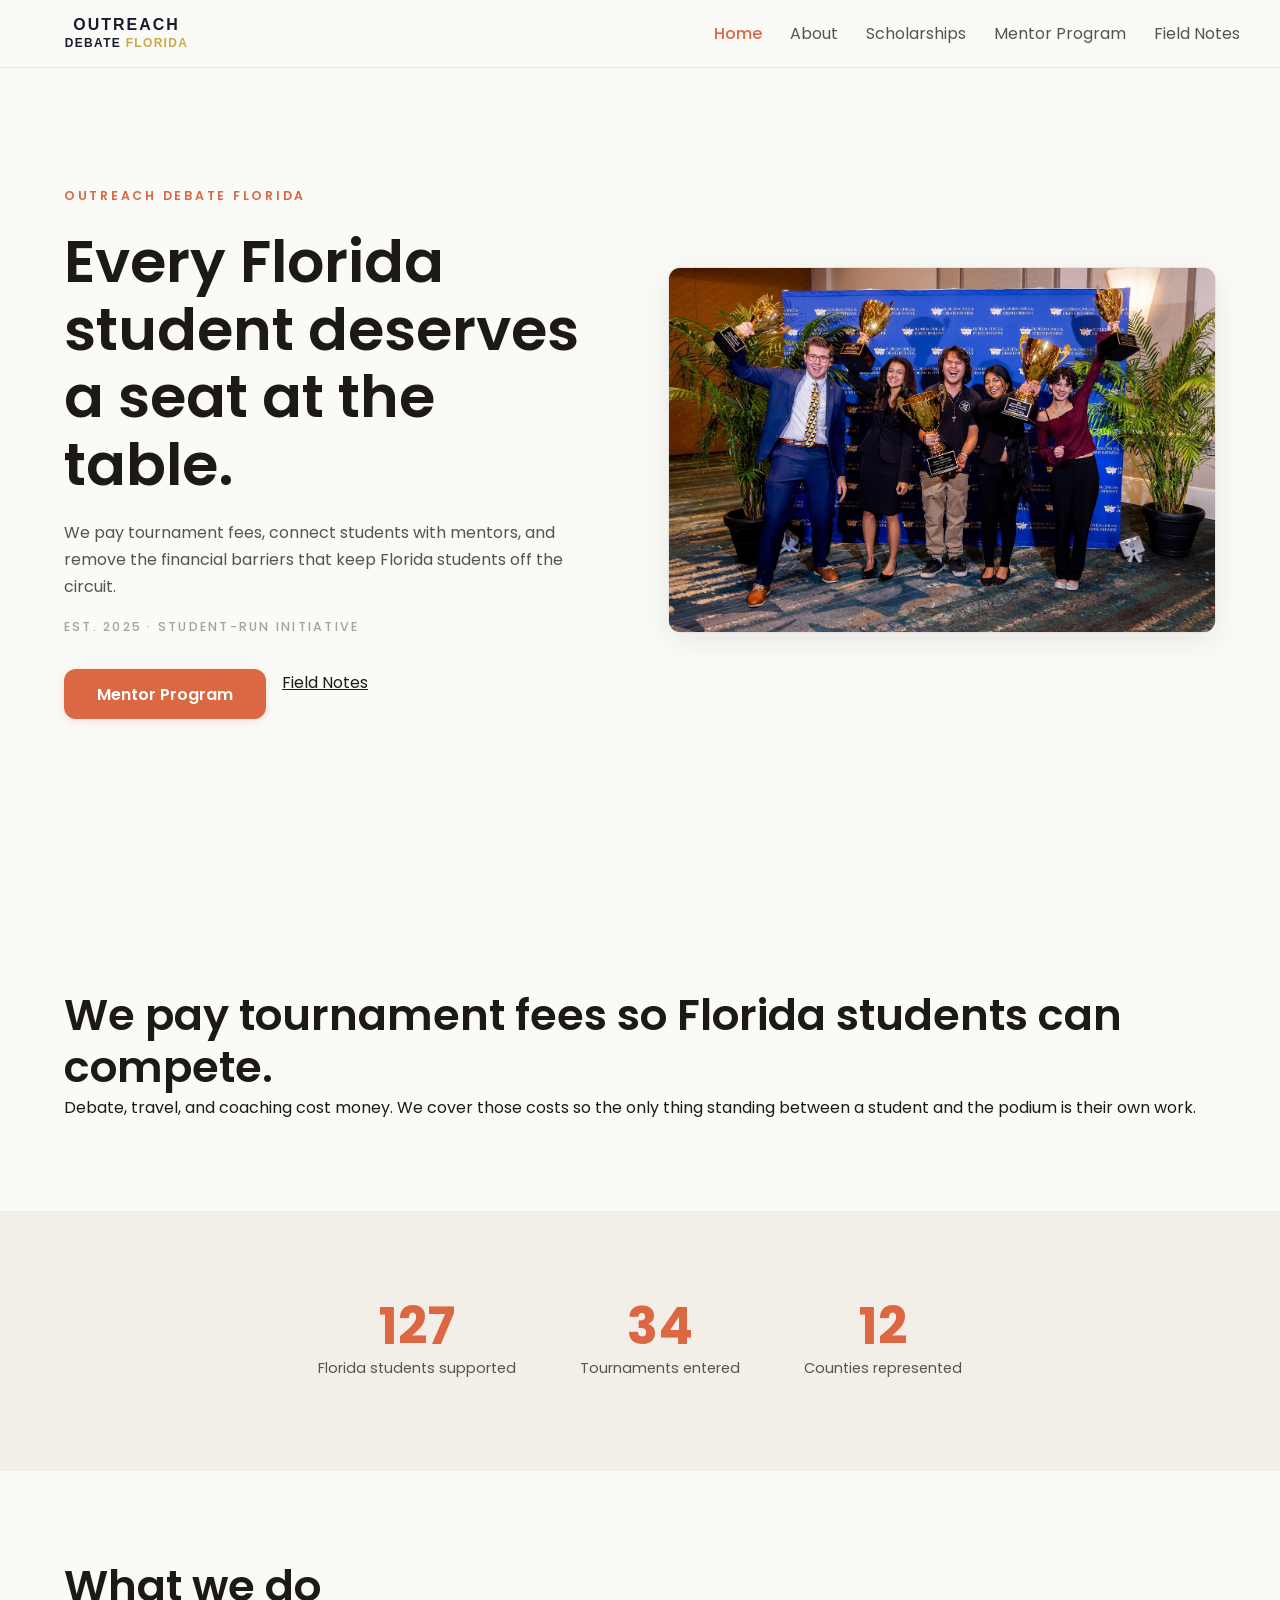
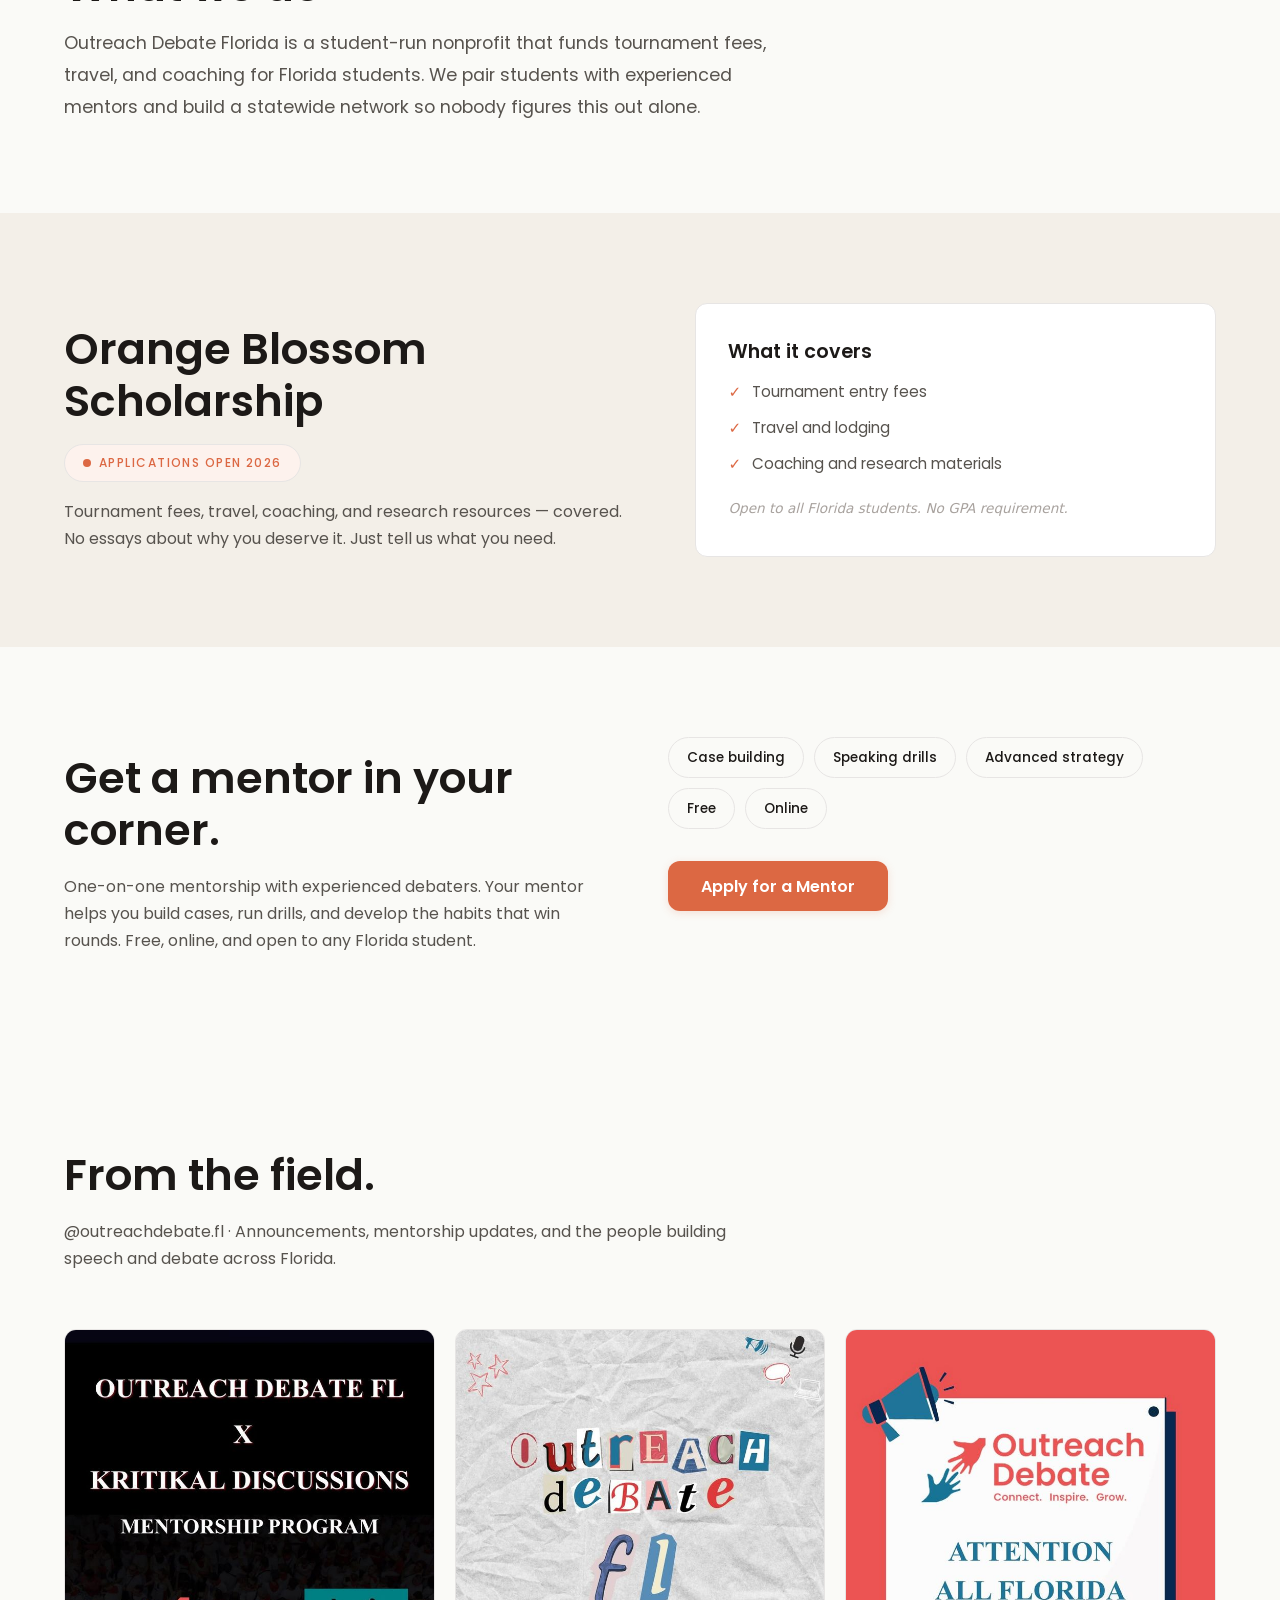
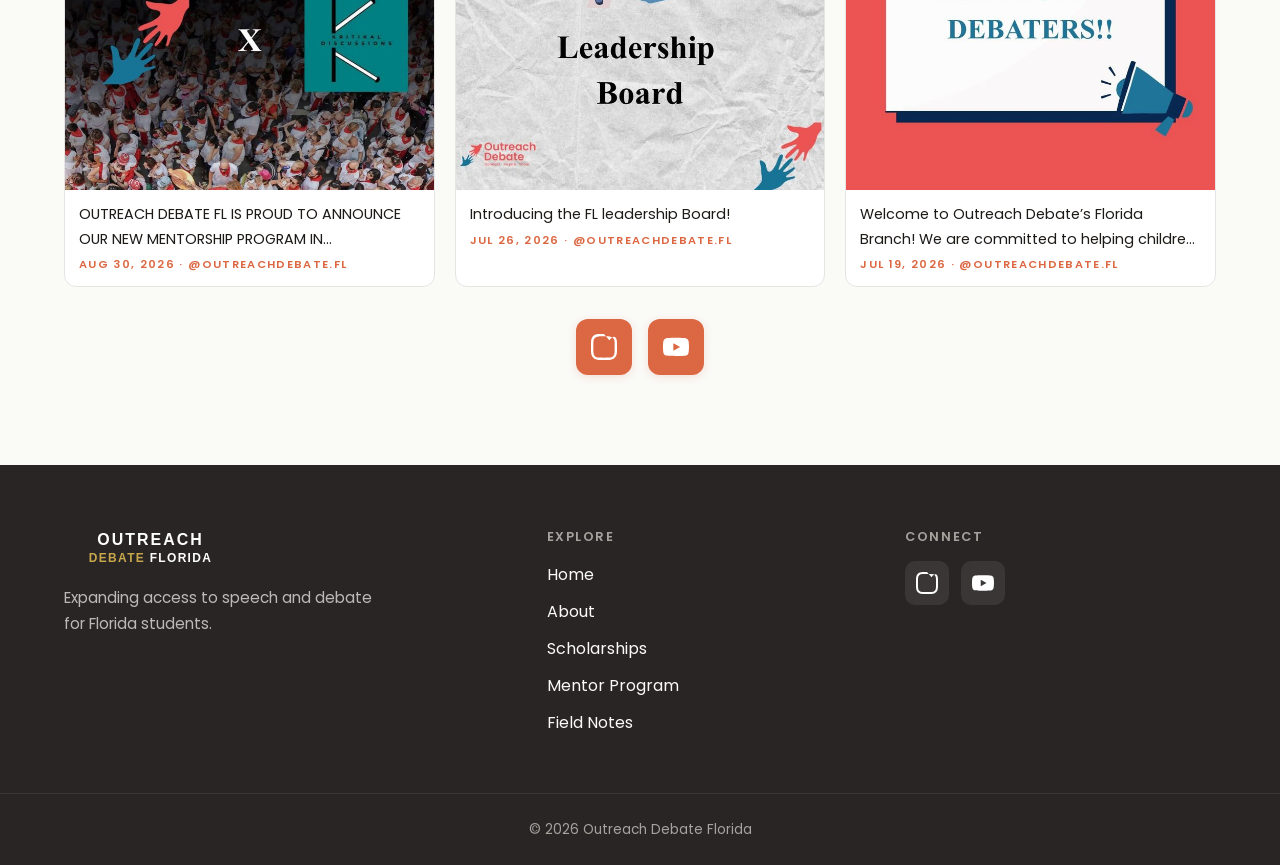
==== commit 597fb592: "Redesign: terra cotta palette, kill AI slop copy, shorter text across all pages - New palette: warm " ====
--- a/index.html
+++ b/index.html
@@ -34,15 +34,14 @@
   </header>
 
   <main>
-    <!-- Hero — asymmetric: text left, image right -->
+    <!-- Hero -->
     <section class="hero">
       <div class="container hero-split">
         <div class="hero-copy reveal">
           <p class="hero-eyebrow">Outreach Debate Florida</p>
           <h1>Every Florida student deserves a seat at the table.</h1>
           <p class="hero-dek">
-            We make speech and debate more accessible through scholarships, coaching, and a
-            community of Florida debaters.
+            We pay tournament fees, connect students with mentors, and remove the financial barriers that keep Florida students off the circuit.
           </p>
           <p class="hero-meta">Est. 2025 · Student-Run Initiative</p>
           <div class="hero-actions">
@@ -52,21 +51,16 @@
         </div>
         <figure class="hero-figure reveal">
           <img src="assets/img/hero.jpg" alt="Florida speech and debate students competing" width="1399" height="933" fetchpriority="high" decoding="async" />
-          <figcaption class="figcaption">Outreach Debate Florida students in round.</figcaption>
         </figure>
       </div>
     </section>
 
-    <!-- Mandate — pull-quote -->
+    <!-- Pull-quote -->
     <section class="section">
       <div class="container">
         <div class="pull-quote reveal">
           <h2>We pay tournament fees so Florida students can compete.</h2>
-          <hr class="gold-rule" />
-          <p>
-            Debate costs money. Travel costs money. Coaching costs money. We cover those costs
-            so that the only thing standing between a student and the podium is their own work.
-          </p>
+          <p>Debate, travel, and coaching cost money. We cover those costs so the only thing standing between a student and the podium is their own work.</p>
         </div>
       </div>
     </section>
@@ -74,7 +68,6 @@
     <!-- Stats -->
     <section class="section section-alt">
       <div class="container">
-        <!-- confirm these numbers -->
         <div class="stat-row reveal">
           <div class="stat">
             <span class="stat-num">127</span>
@@ -98,11 +91,7 @@
         <div class="feature reveal">
           <h2>What we do</h2>
           <p>
-            Outreach Debate Florida is a student-run nonprofit that removes the financial barriers
-            to competitive speech and debate. We fund tournament fees, travel, and coaching for
-            Florida students who want to compete but can't afford to. We pair those students with
-            experienced mentors who've been through the circuit. And we're building a statewide
-            network so that no Florida student has to figure this out alone.
+            Outreach Debate Florida is a student-run nonprofit that funds tournament fees, travel, and coaching for Florida students. We pair students with experienced mentors and build a statewide network so nobody figures this out alone.
           </p>
         </div>
       </div>
@@ -115,9 +104,7 @@
           <h2>Orange Blossom Scholarship</h2>
           <span class="status">Applications open 2026</span>
           <p>
-            We pay tournament fees, travel, coaching, and research resources for Florida students
-            who are ready to compete. No essays about why you deserve it. Just tell us what you
-            need to show up and do the work.
+            Tournament fees, travel, coaching, and research resources — covered. No essays about why you deserve it. Just tell us what you need.
           </p>
         </div>
         <div class="card-minimal reveal">
@@ -139,10 +126,7 @@
           <div class="two-col-text">
             <h2>Get a mentor in your corner.</h2>
             <p>
-              One-on-one mentorship with experienced debaters who've competed at state and
-              national level. Your mentor helps you build cases, run drills, and develop the
-              habits that win rounds. It's free. It's online. And it's open to any Florida
-              student, regardless of experience.
+              One-on-one mentorship with experienced debaters. Your mentor helps you build cases, run drills, and develop the habits that win rounds. Free, online, and open to any Florida student.
             </p>
           </div>
           <div>
--- a/css/style.css
+++ b/css/style.css
@@ -1,14 +1,17 @@
 :root {
-  --ink: #1a1a2e;
-  --ink-light: #3d3d5c;
-  --ink-faint: #6b6b8a;
-  --gold: #c9a84c;
-  --gold-dark: #b8963f;
-  --ivory: #faf8f5;
-  --ivory-warm: #f5f0e8;
-  --card-bg: #ffffff;
-  --line: #e5e0d8;
-  --radius: 15px;
+  --bg: #FAFAF7;
+  --bg-alt: #F3EFE8;
+  --text: #1C1917;
+  --text-secondary: #57534E;
+  --text-muted: #A8A29E;
+  --accent: #DC6843;
+  --accent-hover: #C45A3A;
+  --accent-light: #FDF2ED;
+  --card-bg: #FFFFFF;
+  --card-border: #E7E5E4;
+  --footer-bg: #292524;
+  --footer-text: #FAFAF9;
+  --radius: 12px;
   --font: "Poppins", system-ui, -apple-system, sans-serif;
   --maxw: 1200px;
 }
@@ -30,8 +33,8 @@
   font-family: var(--font);
   font-size: 1rem;
   line-height: 1.7;
-  color: var(--ink);
-  background: var(--ivory);
+  color: var(--text);
+  background: var(--bg);
   -webkit-font-smoothing: antialiased;
   text-rendering: optimizeLegibility;
   overflow-x: hidden;
@@ -42,7 +45,7 @@
 h3 {
   font-family: var(--font);
   font-weight: 600;
-  color: var(--ink);
+  color: var(--text);
   line-height: 1.2;
 }
 
@@ -64,7 +67,7 @@
 }
 
 a {
-  color: var(--gold);
+  color: var(--accent);
 }
 
 img {
@@ -74,12 +77,12 @@
 }
 
 ::selection {
-  background: var(--gold);
+  background: var(--accent);
   color: #fff;
 }
 
 :focus-visible {
-  outline: 2px solid var(--gold);
+  outline: 2px solid var(--accent);
   outline-offset: 2px;
 }
 
@@ -98,7 +101,7 @@
   font-size: 0.78rem;
   letter-spacing: 0.22em;
   text-transform: uppercase;
-  color: var(--gold);
+  color: var(--accent);
 }
 
 .eyebrow-varied {
@@ -106,7 +109,7 @@
   font-family: var(--font);
   font-weight: 600;
   font-size: 0.78rem;
-  color: var(--ink-faint);
+  color: var(--text-muted);
 }
 
 /* ---------------------------------- Nav ---------------------------------- */
@@ -123,13 +126,14 @@
   justify-content: space-between;
   gap: 24px;
   padding-inline: max(24px, calc((100vw - var(--maxw)) / 2));
-  background: var(--ivory);
-  border-bottom: 1px solid var(--line);
+  background: var(--bg);
+  border-bottom: 1px solid var(--card-border);
 }
 
 .nav.scrolled {
   background: var(--card-bg);
-  box-shadow: 0 1px 8px rgba(0, 0, 0, 0.08);
+  border-bottom-color: transparent;
+  box-shadow: 0 2px 12px rgba(0, 0, 0, 0.06);
 }
 
 .nav-brand {
@@ -154,7 +158,7 @@
 .nav-links a {
   display: inline-block;
   padding: 6px 0;
-  color: var(--ink);
+  color: var(--text-secondary);
   text-decoration: none;
   font-family: var(--font);
   font-weight: 400;
@@ -163,11 +167,12 @@
 }
 
 .nav-links a:hover {
-  color: var(--gold);
+  color: var(--accent);
 }
 
 .nav-links a.active {
-  color: var(--gold);
+  color: var(--accent);
+  font-weight: 500;
 }
 
 .burger {
@@ -184,7 +189,7 @@
   display: block;
   width: 22px;
   height: 2px;
-  background: var(--ink);
+  background: var(--text);
 }
 
 body.menu-open {
@@ -202,7 +207,7 @@
   padding: 0 32px;
   border: 1px solid transparent;
   border-radius: var(--radius);
-  background: var(--gold);
+  background: var(--accent);
   color: #fff;
   font-family: var(--font);
   font-weight: 600;
@@ -210,38 +215,42 @@
   text-decoration: none;
   white-space: nowrap;
   cursor: pointer;
+  box-shadow: 0 2px 8px rgba(220, 104, 67, 0.18);
   transition: background-color 0.2s ease, color 0.2s ease, border-color 0.2s ease, transform 0.2s ease, box-shadow 0.2s ease;
 }
 
 .btn:hover {
-  background: var(--gold-dark);
+  background: var(--accent-hover);
   color: #fff;
   transform: translateY(-1px);
-  box-shadow: 0 4px 16px rgba(201, 168, 76, 0.3);
+  box-shadow: 0 4px 16px rgba(220, 104, 67, 0.25);
 }
 
 .btn-outline {
   background: transparent;
-  border-color: var(--ink);
-  color: var(--ink);
+  border-color: var(--text);
+  color: var(--text);
+  box-shadow: none;
 }
 
 .btn-outline:hover {
-  background: var(--ink);
-  border-color: var(--ink);
-  color: var(--ivory);
+  background: var(--text);
+  border-color: var(--text);
+  color: var(--bg);
   transform: translateY(-1px);
-  box-shadow: 0 4px 16px rgba(26, 26, 46, 0.15);
+  box-shadow: 0 4px 12px rgba(28, 25, 23, 0.12);
 }
 
 .btn-invert {
-  background: var(--ink);
-  color: var(--gold);
+  background: var(--footer-bg);
+  color: var(--accent);
+  box-shadow: 0 2px 8px rgba(41, 37, 36, 0.15);
 }
 
 .btn-invert:hover {
-  background: var(--ink-light);
-  color: var(--gold);
+  background: #1C1917;
+  color: var(--accent);
+  box-shadow: 0 4px 12px rgba(41, 37, 36, 0.2);
 }
 
 /* ----------------------------------- Hero --------------------------------- */
@@ -251,7 +260,7 @@
   align-items: center;
   min-height: 100vh;
   padding: 96px 0;
-  background: var(--ivory);
+  background: var(--bg);
   text-align: left;
 }
 
@@ -266,7 +275,7 @@
 .hero-dek {
   max-width: 560px;
   margin: 20px 0 0;
-  color: var(--ink-light);
+  color: var(--text-secondary);
 }
 
 .hero-meta {
@@ -276,7 +285,7 @@
   font-size: 0.78rem;
   letter-spacing: 0.18em;
   text-transform: uppercase;
-  color: var(--ink-faint);
+  color: var(--text-muted);
 }
 
 .hero-actions {
@@ -295,15 +304,15 @@
   width: 100%;
   height: auto;
   border-radius: var(--radius);
-  border: 1px solid var(--line);
-  box-shadow: 0 8px 32px rgba(0, 0, 0, 0.1);
+  border: 1px solid var(--card-border);
+  box-shadow: 0 8px 32px rgba(0, 0, 0, 0.08);
 }
 
 .figcaption {
   margin-top: 12px;
   font-family: var(--font);
   font-size: 0.85rem;
-  color: var(--ink-faint);
+  color: var(--text-muted);
   text-align: center;
 }
 
@@ -311,11 +320,11 @@
 
 .section {
   padding: 90px 0;
-  background: var(--ivory);
+  background: var(--bg);
 }
 
 .section-alt {
-  background: var(--ivory-warm);
+  background: var(--bg-alt);
 }
 
 .section-head {
@@ -329,7 +338,7 @@
 }
 
 .section-head p {
-  color: var(--ink-light);
+  color: var(--text-secondary);
 }
 
 .section-head-left {
@@ -343,7 +352,7 @@
 }
 
 .section-head-left p {
-  color: var(--ink-light);
+  color: var(--text-secondary);
 }
 
 /* ---------------------------------- Split ---------------------------------- */
@@ -364,15 +373,15 @@
 }
 
 .split-copy p {
-  color: var(--ink-light);
+  color: var(--text-secondary);
 }
 
 .split img {
   width: 100%;
   height: auto;
   border-radius: var(--radius);
-  border: 1px solid var(--line);
-  box-shadow: 0 4px 20px rgba(0, 0, 0, 0.08);
+  border: 1px solid var(--card-border);
+  box-shadow: 0 4px 20px rgba(0, 0, 0, 0.06);
 }
 
 .status {
@@ -380,10 +389,10 @@
   align-items: center;
   gap: 8px;
   padding: 8px 18px;
-  border: 1px solid var(--line);
+  border: 1px solid var(--card-border);
   border-radius: 999px;
-  background: var(--ivory-warm);
-  color: var(--ink);
+  background: var(--accent-light);
+  color: var(--accent);
   font-family: var(--font);
   font-weight: 500;
   font-size: 0.75rem;
@@ -398,14 +407,14 @@
   width: 8px;
   height: 8px;
   border-radius: 50%;
-  background: var(--gold);
+  background: var(--accent);
 }
 
 /* ---------------------------------- Item ---------------------------------- */
 
 .item {
   background: var(--card-bg);
-  border: 1px solid var(--line);
+  border: 1px solid var(--card-border);
   border-radius: var(--radius);
   padding: 32px;
   transition: transform 0.25s ease, box-shadow 0.25s ease;
@@ -413,7 +422,7 @@
 
 .item:hover {
   transform: translateY(-2px);
-  box-shadow: 0 4px 16px rgba(0, 0, 0, 0.06);
+  box-shadow: 0 4px 16px rgba(0, 0, 0, 0.05);
 }
 
 .item h3 {
@@ -422,7 +431,7 @@
 
 .item p {
   font-size: 0.95rem;
-  color: var(--ink-light);
+  color: var(--text-secondary);
 }
 
 /* -------------------------------- Stats Row --------------------------------- */
@@ -445,13 +454,13 @@
   font-weight: 700;
   font-size: clamp(2.4rem, 4vw, 3.4rem);
   line-height: 1;
-  color: var(--gold);
+  color: var(--accent);
 }
 
 .stat-label {
   font-family: var(--font);
   font-size: 0.9rem;
-  color: var(--ink-light);
+  color: var(--text-secondary);
 }
 
 /* -------------------------------- Feature ----------------------------------- */
@@ -468,7 +477,7 @@
 
 .feature p {
   font-size: 1.1rem;
-  color: var(--ink-light);
+  color: var(--text-secondary);
   line-height: 1.8;
 }
 
@@ -476,7 +485,7 @@
 
 .card-minimal {
   background: var(--card-bg);
-  border: 1px solid var(--line);
+  border: 1px solid var(--card-border);
   border-radius: var(--radius);
   padding: 36px 32px;
 }
@@ -497,21 +506,21 @@
   position: relative;
   padding-left: 24px;
   font-size: 0.95rem;
-  color: var(--ink-light);
+  color: var(--text-secondary);
 }
 
 .check-list li::before {
-  content: "✓";
+  content: "\2713";
   position: absolute;
   left: 0;
-  color: var(--gold);
+  color: var(--accent);
   font-weight: 700;
 }
 
 .card-note {
   margin-top: 20px;
   font-size: 0.85rem;
-  color: var(--ink-faint);
+  color: var(--text-muted);
   font-style: italic;
 }
 
@@ -529,7 +538,7 @@
 }
 
 .two-col-text p {
-  color: var(--ink-light);
+  color: var(--text-secondary);
 }
 
 /* -------------------------------- Pill List --------------------------------- */
@@ -544,10 +553,10 @@
   display: inline-flex;
   align-items: center;
   padding: 8px 18px;
-  border: 1px solid var(--line);
+  border: 1px solid var(--card-border);
   border-radius: 999px;
-  background: var(--ivory);
-  color: var(--ink);
+  background: var(--bg);
+  color: var(--text);
   font-family: var(--font);
   font-weight: 500;
   font-size: 0.85rem;
@@ -567,7 +576,7 @@
   display: flex;
   flex-direction: column;
   background: var(--card-bg);
-  border: 1px solid var(--line);
+  border: 1px solid var(--card-border);
   border-radius: var(--radius);
   overflow: hidden;
   text-decoration: none;
@@ -576,7 +585,7 @@
 
 .ig-card:hover {
   transform: translateY(-4px);
-  box-shadow: 0 8px 32px rgba(0, 0, 0, 0.1);
+  box-shadow: 0 8px 24px rgba(0, 0, 0, 0.08);
 }
 
 .ig-card img {
@@ -594,7 +603,7 @@
   padding: 12px 14px 4px;
   font-family: var(--font);
   font-size: 0.9rem;
-  color: var(--ink);
+  color: var(--text);
   display: -webkit-box;
   -webkit-line-clamp: 2;
   -webkit-box-orient: vertical;
@@ -608,12 +617,12 @@
   font-size: 0.7rem;
   letter-spacing: 0.12em;
   text-transform: uppercase;
-  color: var(--gold);
+  color: var(--accent);
 }
 
 .ig-empty {
   text-align: center;
-  color: var(--ink-light);
+  color: var(--text-secondary);
 }
 
 .icon-btn {
@@ -622,15 +631,17 @@
   width: 56px;
   height: 56px;
   border-radius: var(--radius);
-  background: var(--gold);
+  background: var(--accent);
   color: #fff;
   text-decoration: none;
-  transition: background-color 0.2s ease, transform 0.2s ease;
+  box-shadow: 0 2px 8px rgba(220, 104, 67, 0.18);
+  transition: background-color 0.2s ease, transform 0.2s ease, box-shadow 0.2s ease;
 }
 
 .icon-btn:hover {
-  background: var(--gold-dark);
+  background: var(--accent-hover);
   transform: translateY(-2px);
+  box-shadow: 0 4px 12px rgba(220, 104, 67, 0.25);
 }
 
 .icon-btn svg {
@@ -642,7 +653,7 @@
 /* ---------------------------------- Footer --------------------------------- */
 
 .footer {
-  background: var(--ink);
+  background: var(--footer-bg);
   padding: 64px 0 0;
 }
 
@@ -657,7 +668,7 @@
   font-size: 0.8rem;
   letter-spacing: 0.12em;
   text-transform: uppercase;
-  color: var(--ivory-warm);
+  color: var(--text-muted);
 }
 
 .footer-brand {
@@ -675,7 +686,7 @@
 .footer-desc {
   max-width: 320px;
   font-size: 0.95rem;
-  color: rgba(255, 255, 255, 0.75);
+  color: rgba(250, 250, 249, 0.7);
 }
 
 .footer-links {
@@ -686,13 +697,13 @@
 }
 
 .footer-links a {
-  color: var(--ivory-warm);
+  color: var(--footer-text);
   text-decoration: none;
   transition: color 0.2s ease;
 }
 
 .footer-links a:hover {
-  color: var(--gold);
+  color: var(--accent);
 }
 
 .footer-social {
@@ -705,8 +716,8 @@
   place-items: center;
   width: 44px;
   height: 44px;
-  border-radius: 12px;
-  background: rgba(255, 255, 255, 0.1);
+  border-radius: 10px;
+  background: rgba(255, 255, 255, 0.08);
   border: none;
   color: #fff;
   text-decoration: none;
@@ -714,7 +725,7 @@
 }
 
 .footer-social a:hover {
-  background: var(--gold);
+  background: var(--accent);
   color: #fff;
 }
 
@@ -727,16 +738,16 @@
 .legal {
   margin-top: 56px;
   padding: 24px 16px;
-  border-top: 1px solid var(--line);
+  border-top: 1px solid rgba(255, 255, 255, 0.08);
   text-align: center;
   font-size: 0.85rem;
-  color: var(--ink-faint);
+  color: var(--text-muted);
 }
 
 /* ---------------------------------- CTA ------------------------------------ */
 
 .cta-band {
-  background: var(--ink);
+  background: var(--footer-bg);
   padding: 80px 0;
   text-align: center;
   color: #fff;
@@ -754,7 +765,7 @@
 }
 
 .cta-band .eyebrow {
-  color: var(--gold);
+  color: var(--accent);
 }
 
 /* ---------------------------------- Reveal ---------------------------------- */
@@ -837,8 +848,8 @@
     align-items: stretch;
     gap: 4px;
     padding: 84px 24px 24px;
-    background: var(--ivory);
-    border-left: 1px solid var(--line);
+    background: var(--bg);
+    border-left: 1px solid var(--card-border);
     transform: translateX(105%);
     transition: transform 0.3s ease;
     z-index: 95;
@@ -852,7 +863,7 @@
     display: block;
     padding: 14px 0;
     font-size: 1.05rem;
-    color: var(--ink);
+    color: var(--text);
   }
 
   .section {
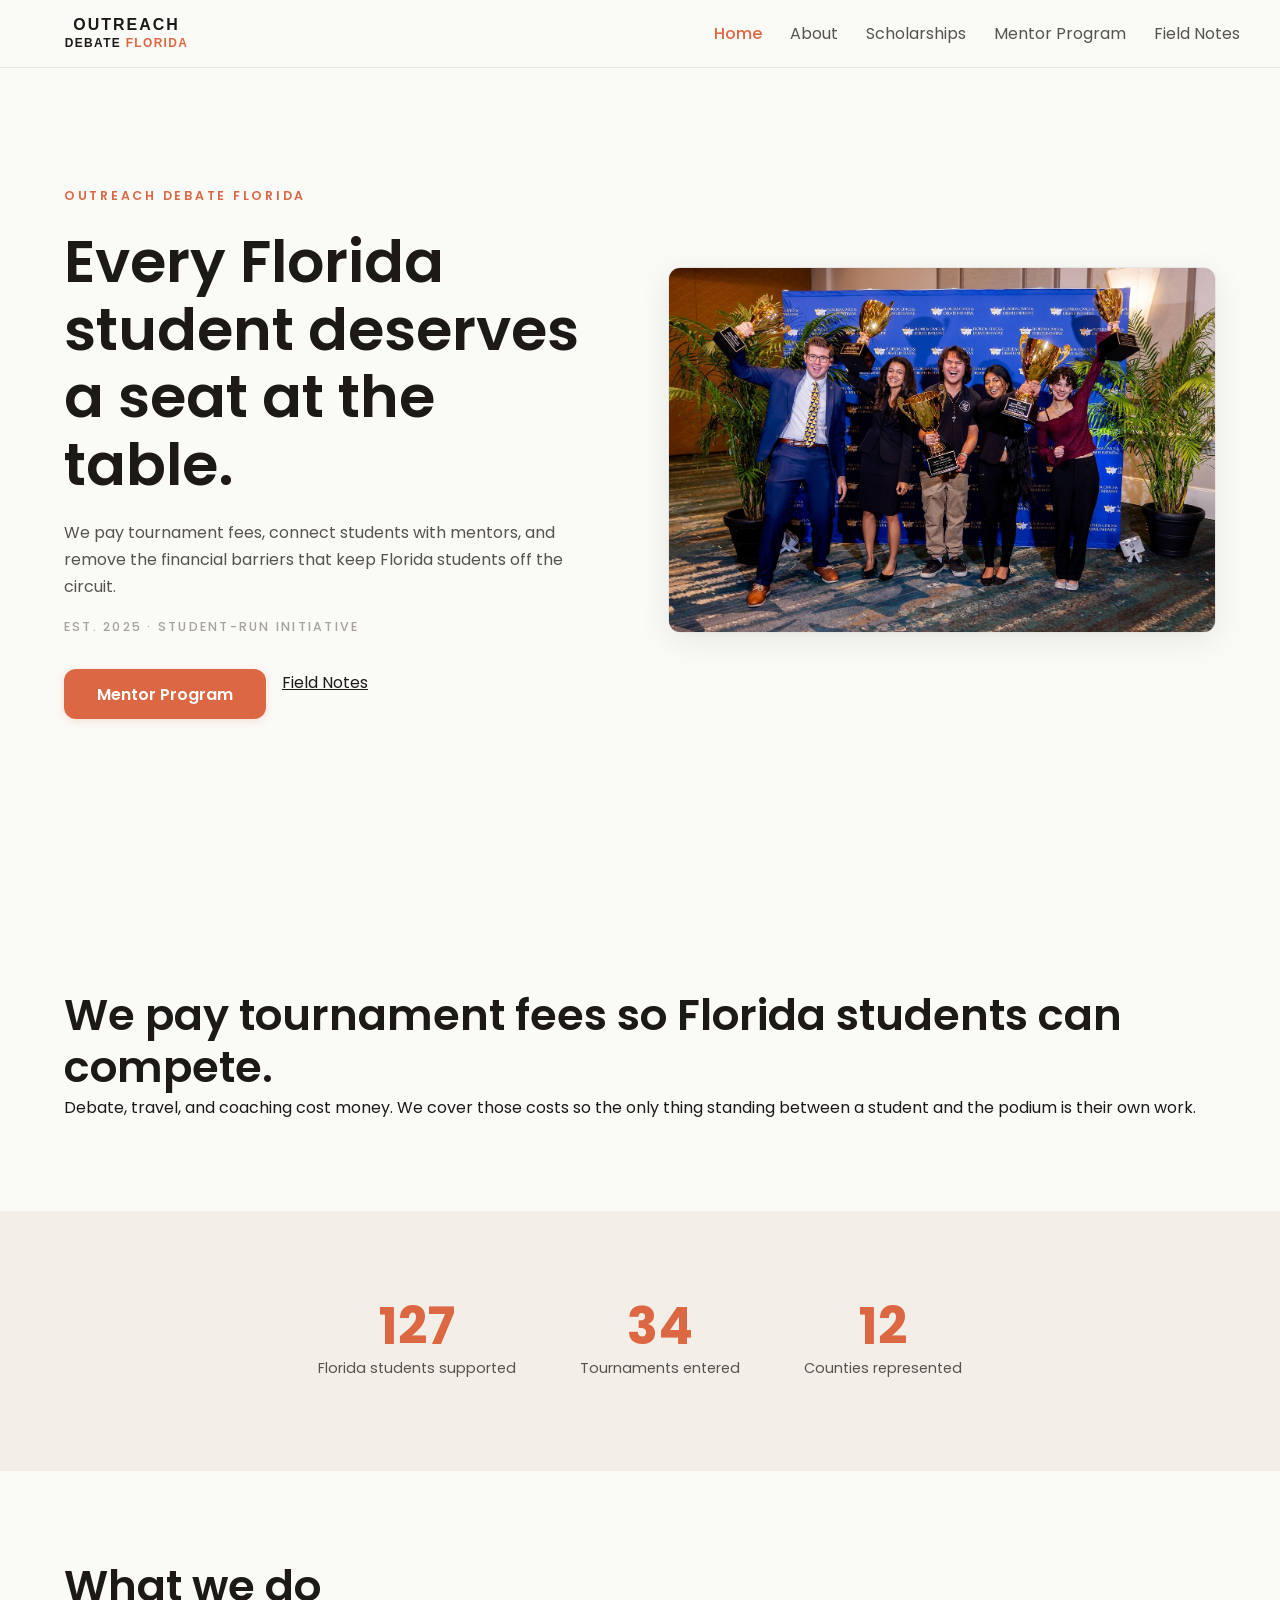
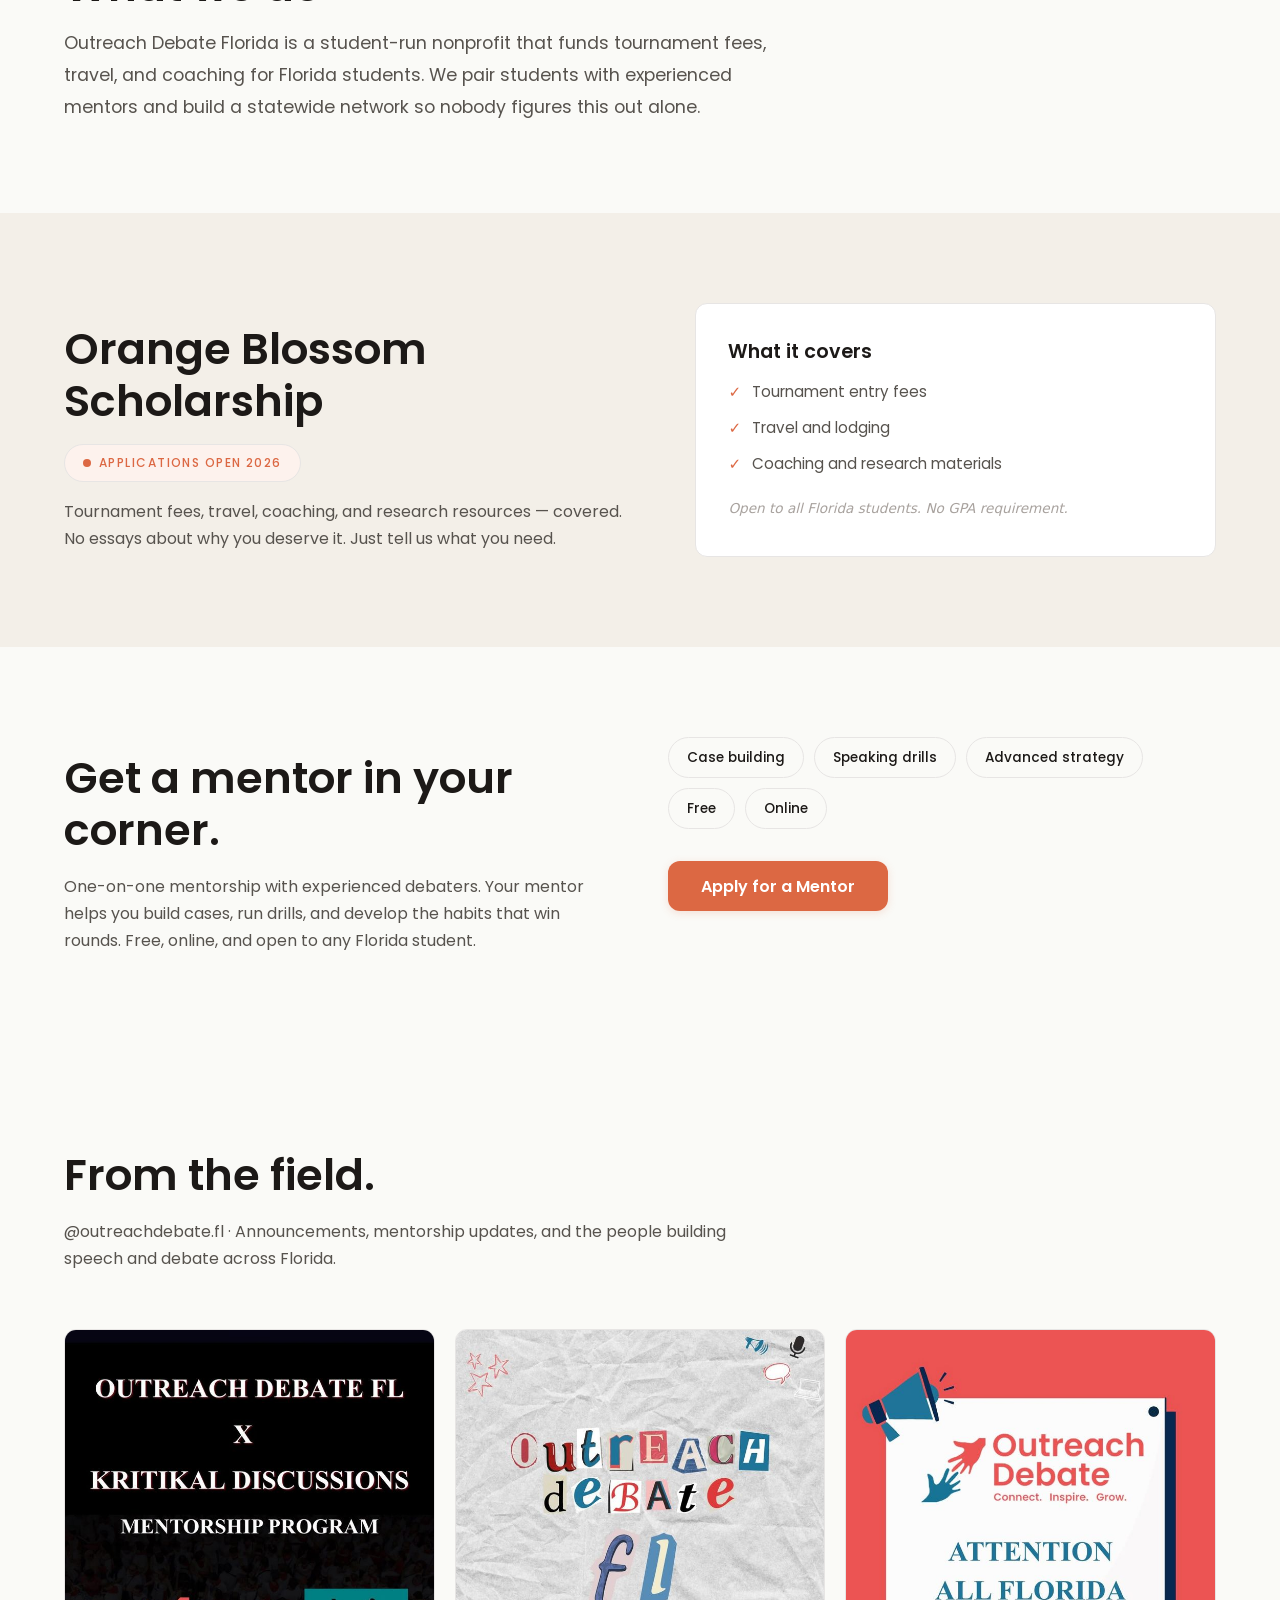
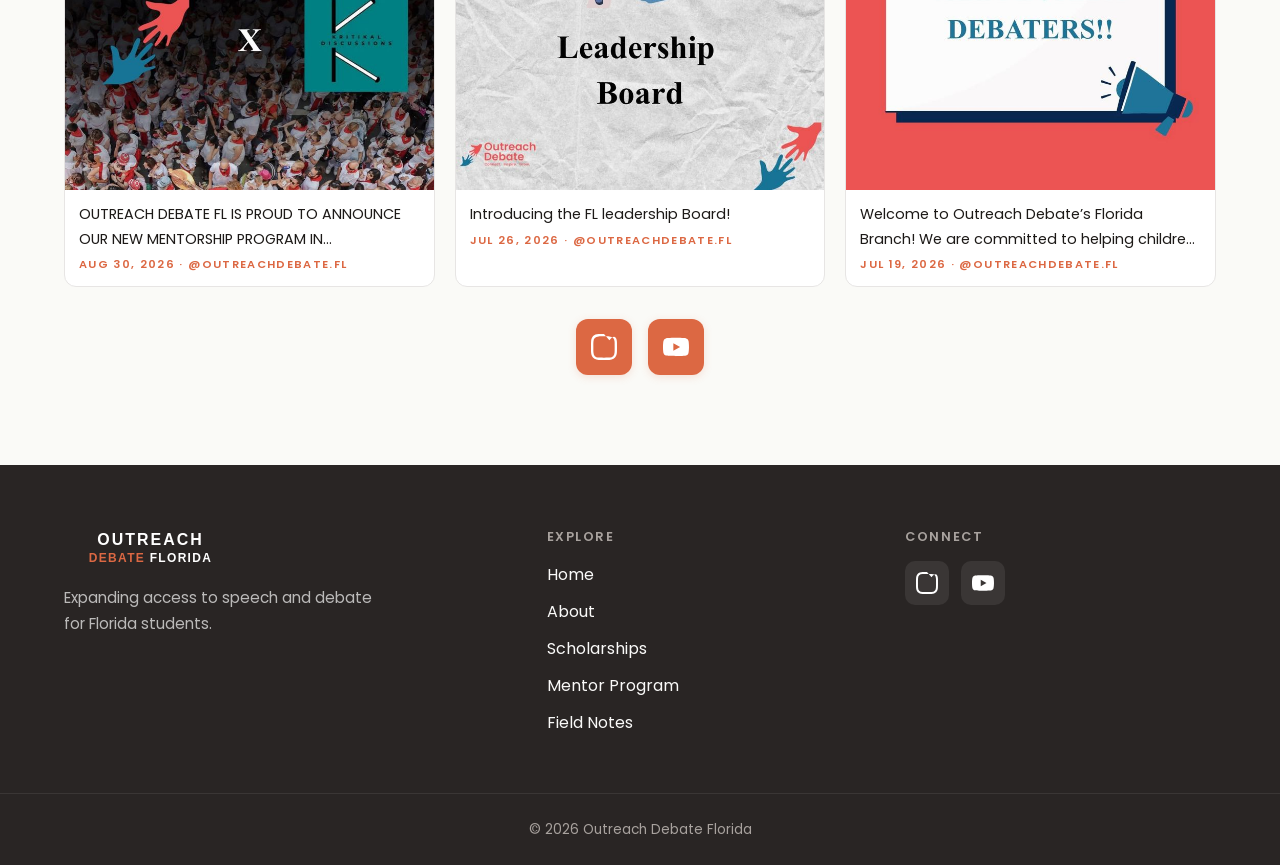
==== commit b6287162: "Fix: update SVG logos + theme-color meta to match terra cotta palette" ====
--- a/index.html
+++ b/index.html
@@ -8,7 +8,7 @@
   <meta property="og:title" content="Outreach Debate Florida" />
   <meta property="og:description" content="Expanding access to speech and debate for Florida students." />
   <meta property="og:type" content="website" />
-  <meta name="theme-color" content="#c9a84c" />
+  <meta name="theme-color" content="#DC6843" />
   <link rel="icon" href="assets/img/favicon.ico" type="image/x-icon" />
   <link rel="preconnect" href="https://fonts.googleapis.com" />
   <link rel="preconnect" href="https://fonts.gstatic.com" crossorigin />
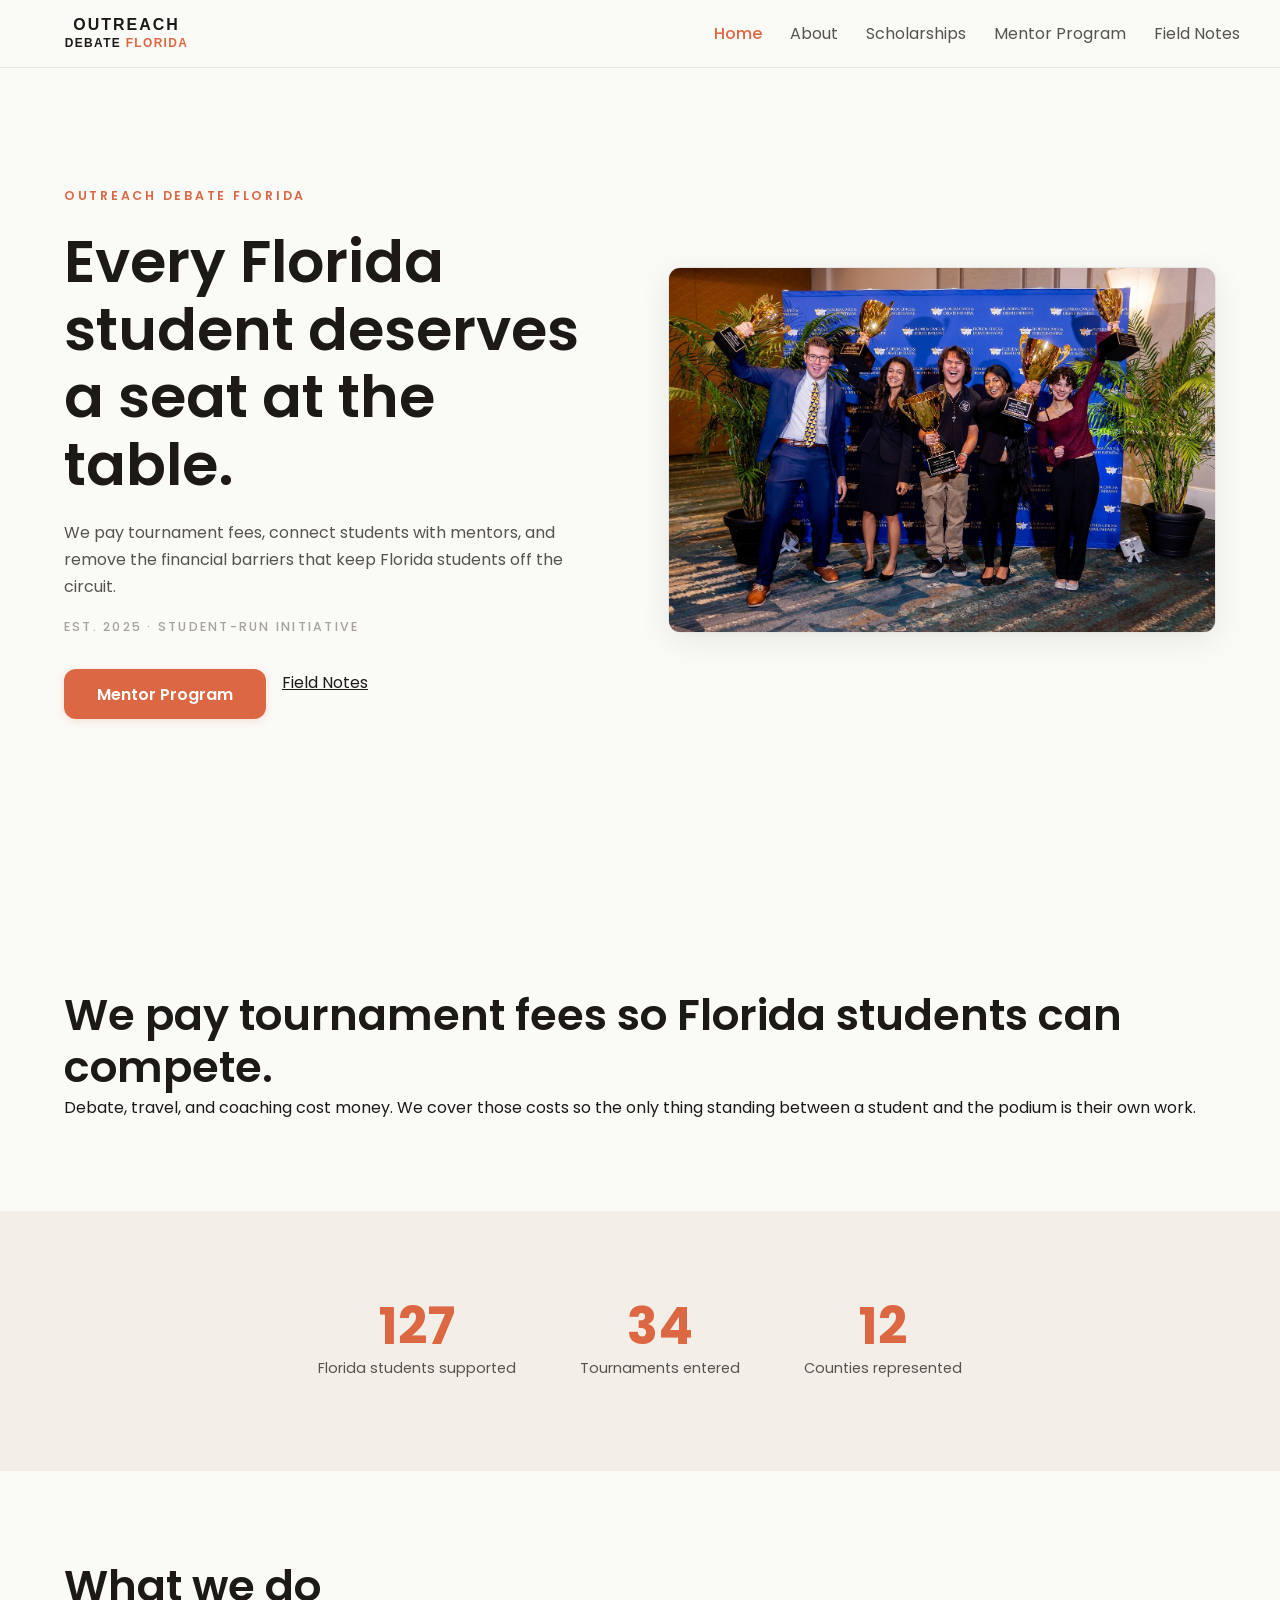
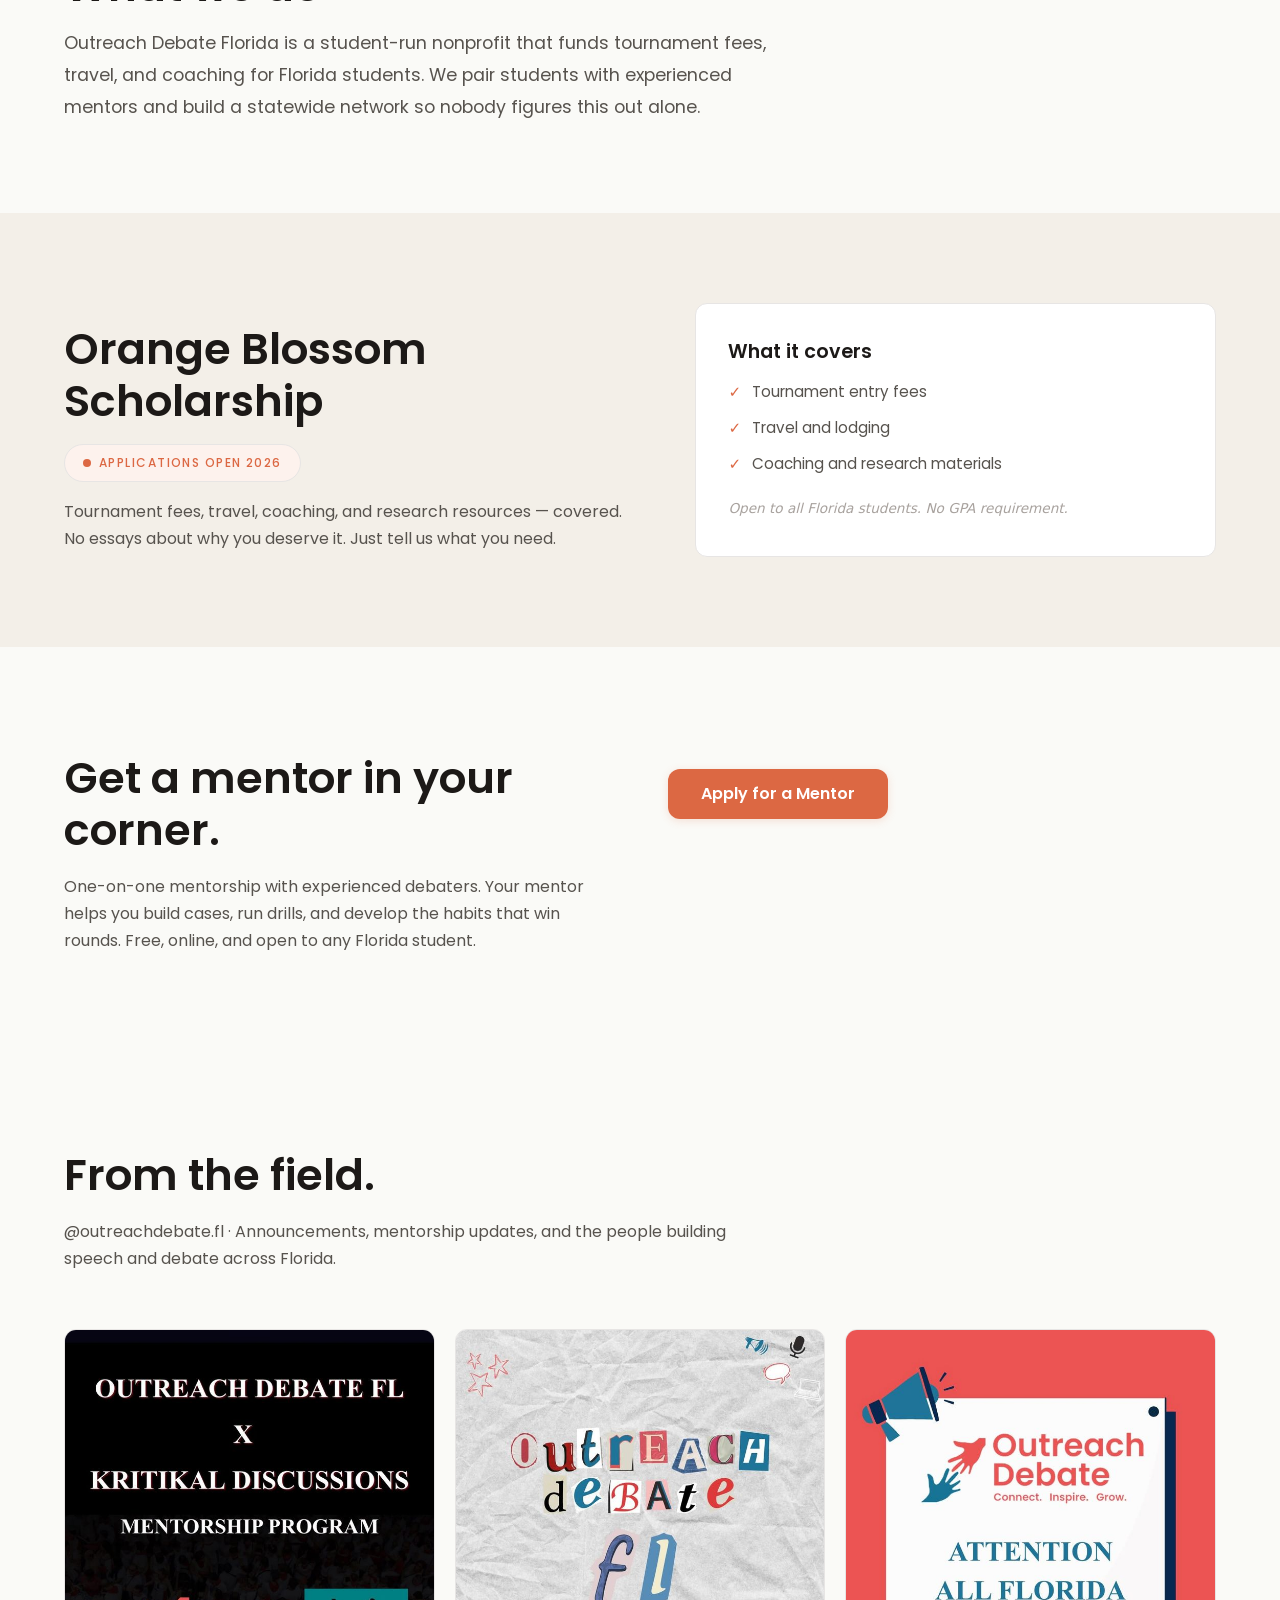
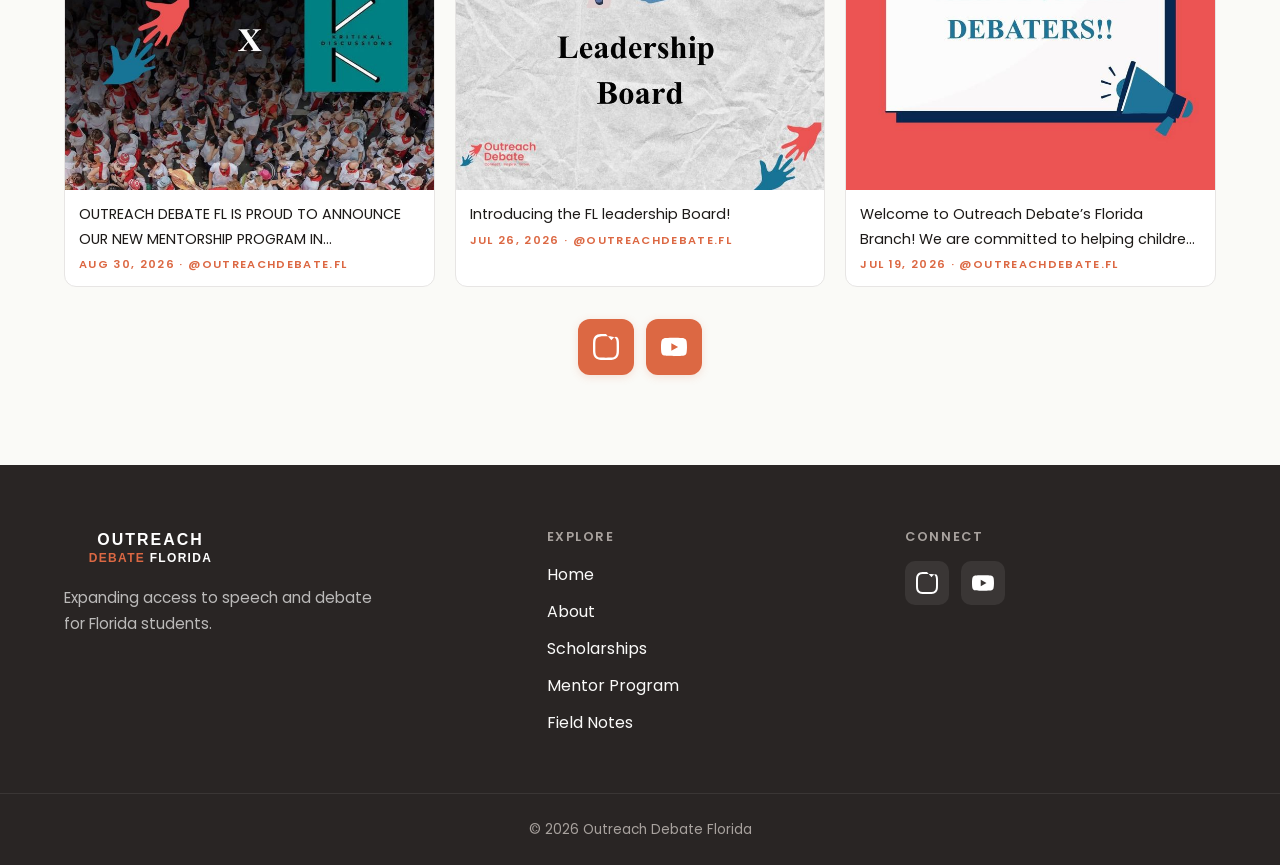
==== commit 6fee7187: "Add field-notes.html page, remove pill-list from mentor section, fix social-links layout, update all" ====
--- a/index.html
+++ b/index.html
@@ -26,7 +26,7 @@
       <li><a href="about.html">About</a></li>
       <li><a href="scholarships.html">Scholarships</a></li>
       <li><a href="mentor-program.html">Mentor Program</a></li>
-      <li><a href="index.html#field-notes">Field Notes</a></li>
+      <li><a href="field-notes.html">Field Notes</a></li>
     </ul>
     <button class="burger" aria-label="Toggle menu">
       <span></span><span></span><span></span>
@@ -46,7 +46,7 @@
           <p class="hero-meta">Est. 2025 · Student-Run Initiative</p>
           <div class="hero-actions">
             <a class="btn" href="mentor-program.html">Mentor Program</a>
-            <a class="btn-outline" href="index.html#field-notes">Field Notes</a>
+            <a class="btn-outline" href="field-notes.html">Field Notes</a>
           </div>
         </div>
         <figure class="hero-figure reveal">
@@ -130,13 +130,6 @@
             </p>
           </div>
           <div>
-            <div class="pill-list">
-              <span class="pill">Case building</span>
-              <span class="pill">Speaking drills</span>
-              <span class="pill">Advanced strategy</span>
-              <span class="pill">Free</span>
-              <span class="pill">Online</span>
-            </div>
             <div style="margin-top: 32px;">
               <a class="btn" href="mentor-program.html">Apply for a Mentor</a>
             </div>
@@ -156,7 +149,7 @@
           </p>
         </div>
         <div class="ig-grid" data-ig-grid></div>
-        <div class="hero-actions reveal" style="justify-content: center; margin-top: 32px;">
+        <div class="social-links reveal">
           <a class="icon-btn" href="https://www.instagram.com/outreachdebate.fl/" target="_blank" rel="noopener noreferrer" aria-label="Instagram on Instagram">
             <svg viewBox="0 0 24 24" fill="currentColor" aria-hidden="true"><path d="M12 2.163c3.204 0 3.584.012 4.85.07 3.252.148 4.771 1.691 4.919 4.919.058 1.265.069 1.645.069 4.849 0 3.205-.012 3.584-.069 4.849-.149 3.225-1.664 4.771-4.919 4.919-1.266.058-1.644.07-4.85.07-3.204 0-3.584-.012-4.849-.07-3.26-.149-4.771-1.699-4.919-4.92-.058-1.265-.07-1.644-.07-4.849 0-3.204.013-3.583.07-4.849.149-3.227 1.664-4.771 4.919-4.919 1.266-.057 1.645-.069 4.849-.069zm0-2.163c-3.259 0-3.667.014-4.947.072-4.358.2-6.78 2.618-6.98 6.98-.059 1.281-.073 1.689-.073 4.948 0 3.259.014 3.668.072 4.948.2 4.358 2.618 6.78 6.98 6.98 1.281.058 1.689.072 4.948.072 3.259 0 3.668-.014 4.948-.072 4.354-.2 6.782-2.618 6.979-6.98.059-1.28.073-1.689.073-4.948 0-3.259-.014-3.667-.072-4.947-.196-4.354-2.617-6.979-6.98-1.281-.059-1.69-.073-4.949-.073zm0 5.838c-3.403 0-6.162 2.759-6.162 6.162s2.759 6.163 6.162 6.163 6.162-2.759 6.162-6.163c0-3.403-2.759-6.162-6.162-6.162zm0 10.162c-2.209 0-4-1.79-4-4 0-2.209 1.791-4 4-4s4 1.791 4 4c0 2.21-1.791 4-4 4zm6.406-11.845c-.796 0-1.441.645-1.441 1.44s.645 1.44 1.441 1.44c.795 0 1.439-.645 1.439-1.44s-.644-1.44-1.439-1.44z"/></svg>
           </a>
@@ -187,7 +180,7 @@
             <li><a href="about.html">About</a></li>
             <li><a href="scholarships.html">Scholarships</a></li>
             <li><a href="mentor-program.html">Mentor Program</a></li>
-            <li><a href="index.html#field-notes">Field Notes</a></li>
+            <li><a href="field-notes.html">Field Notes</a></li>
           </ul>
         </div>
         <div>
--- a/css/style.css
+++ b/css/style.css
@@ -650,6 +650,13 @@
   fill: currentColor;
 }
 
+.social-links {
+  display: flex;
+  gap: 12px;
+  justify-content: center;
+  margin-top: 32px;
+}
+
 /* ---------------------------------- Footer --------------------------------- */
 
 .footer {
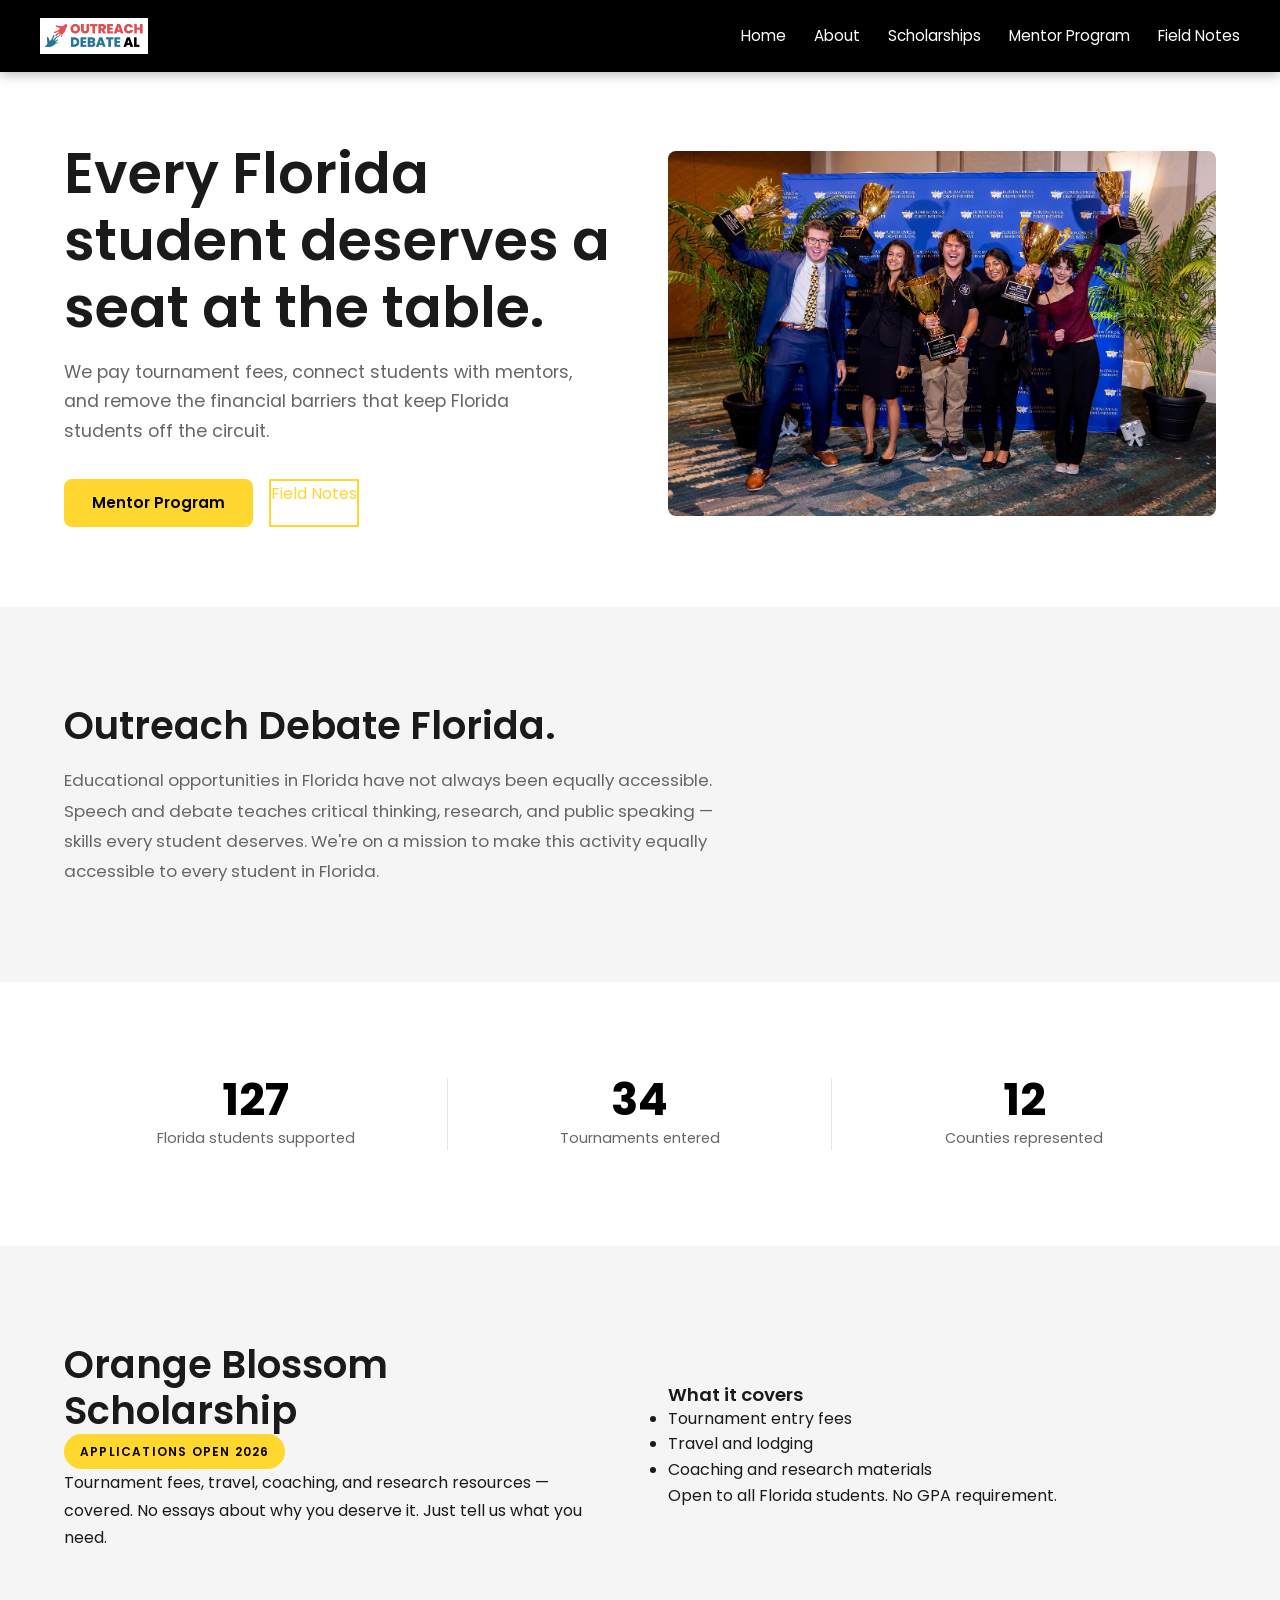
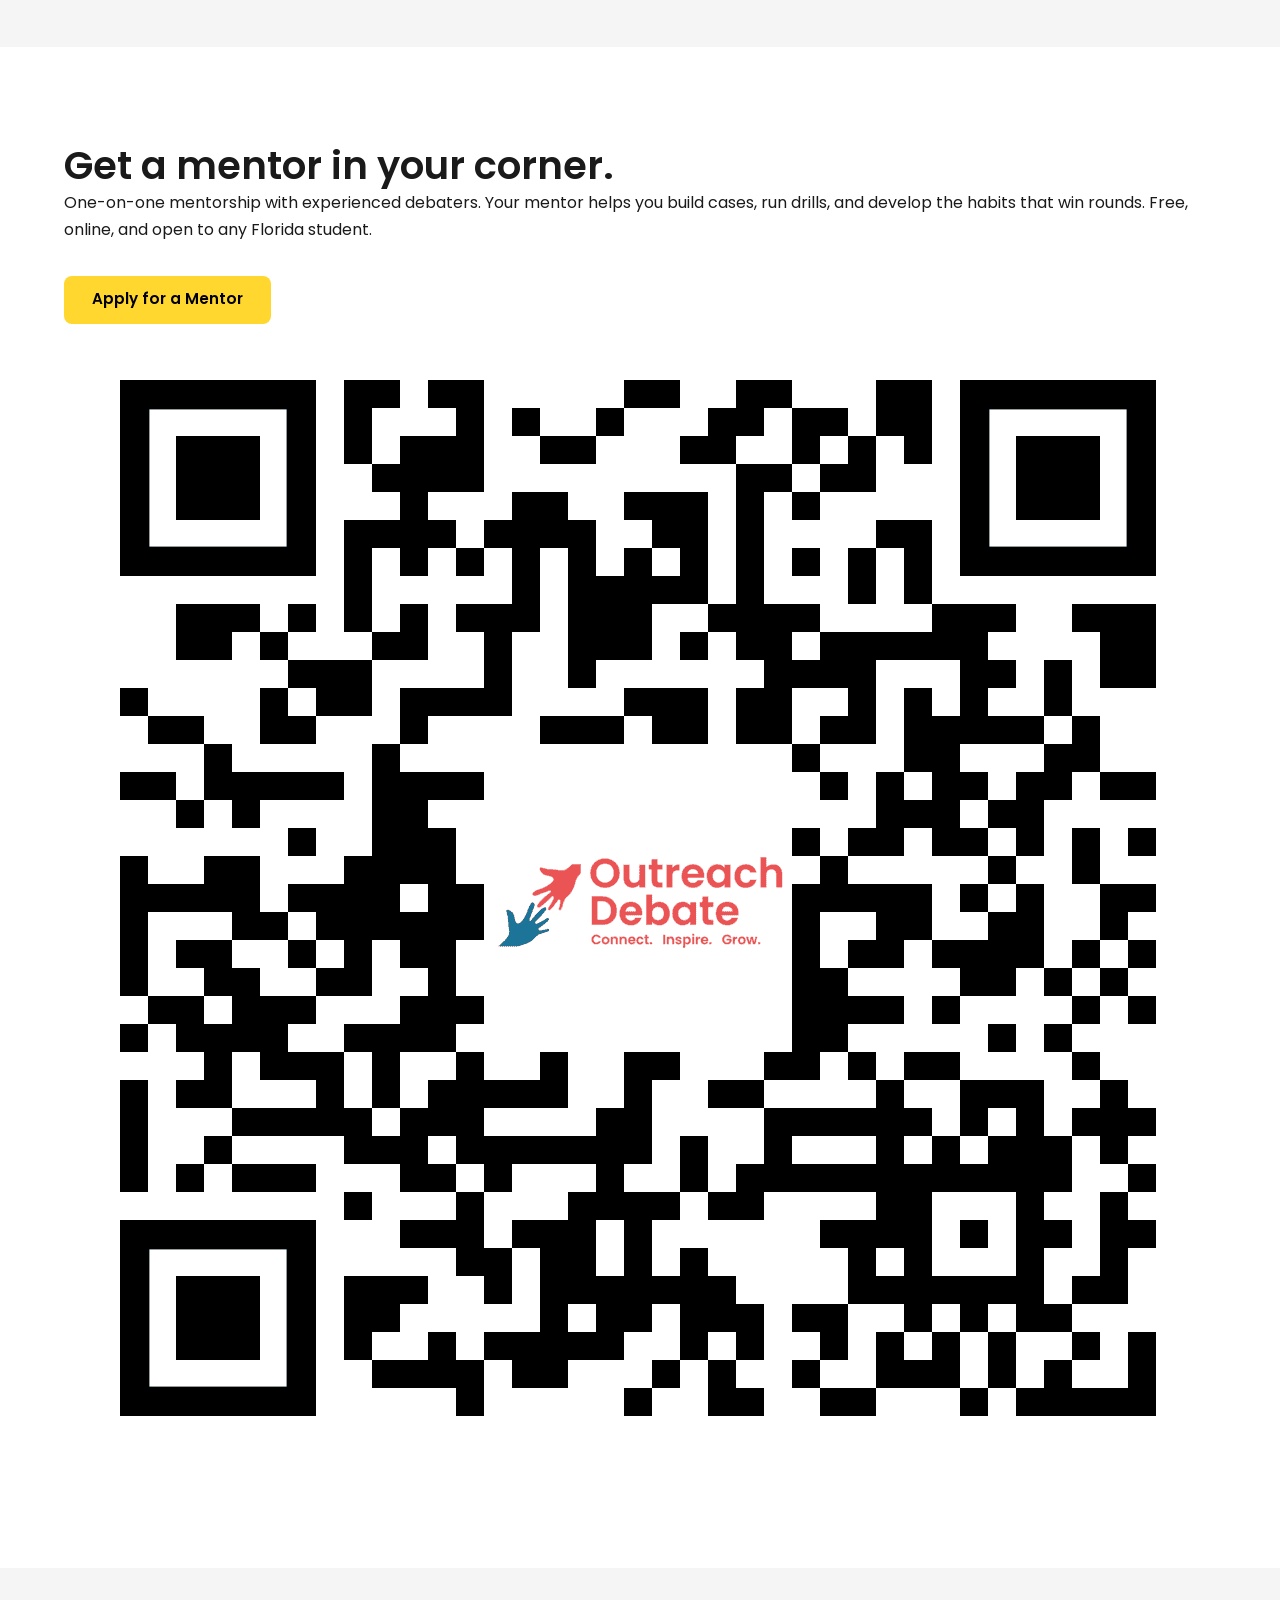
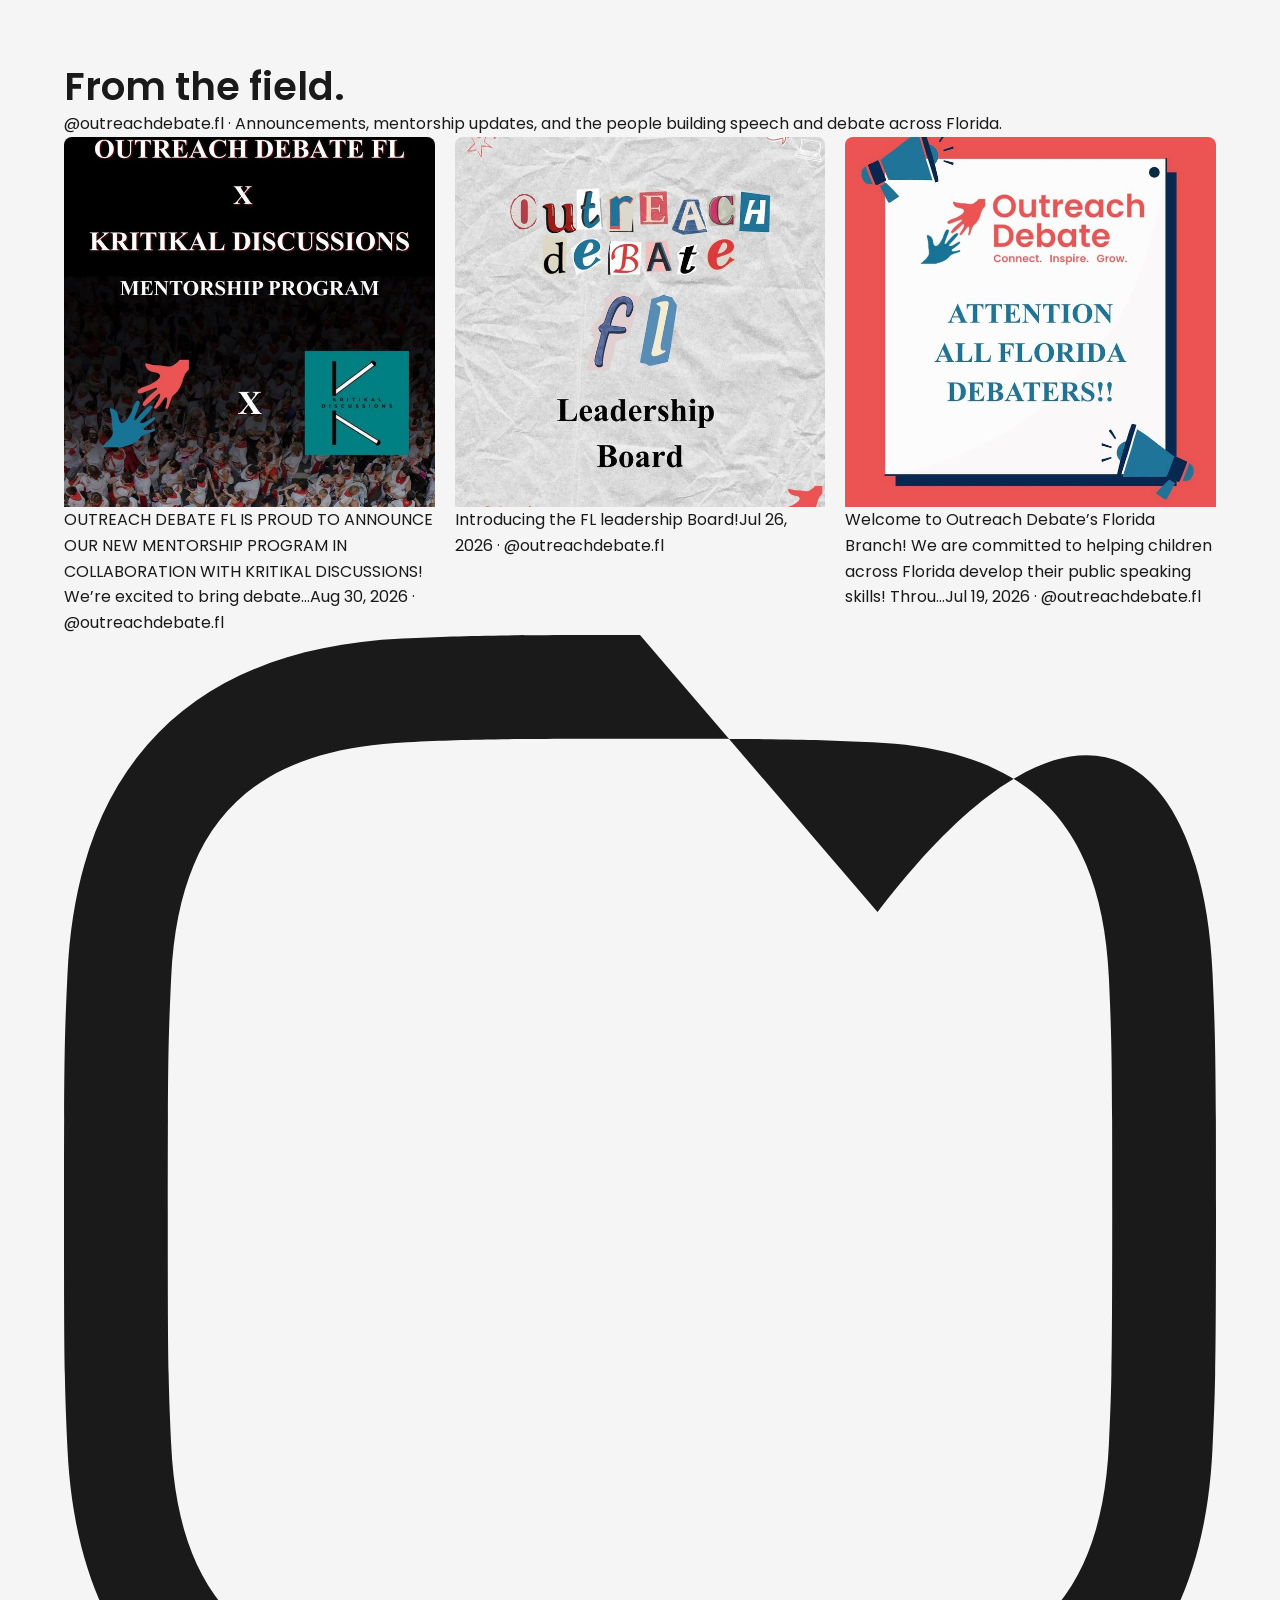
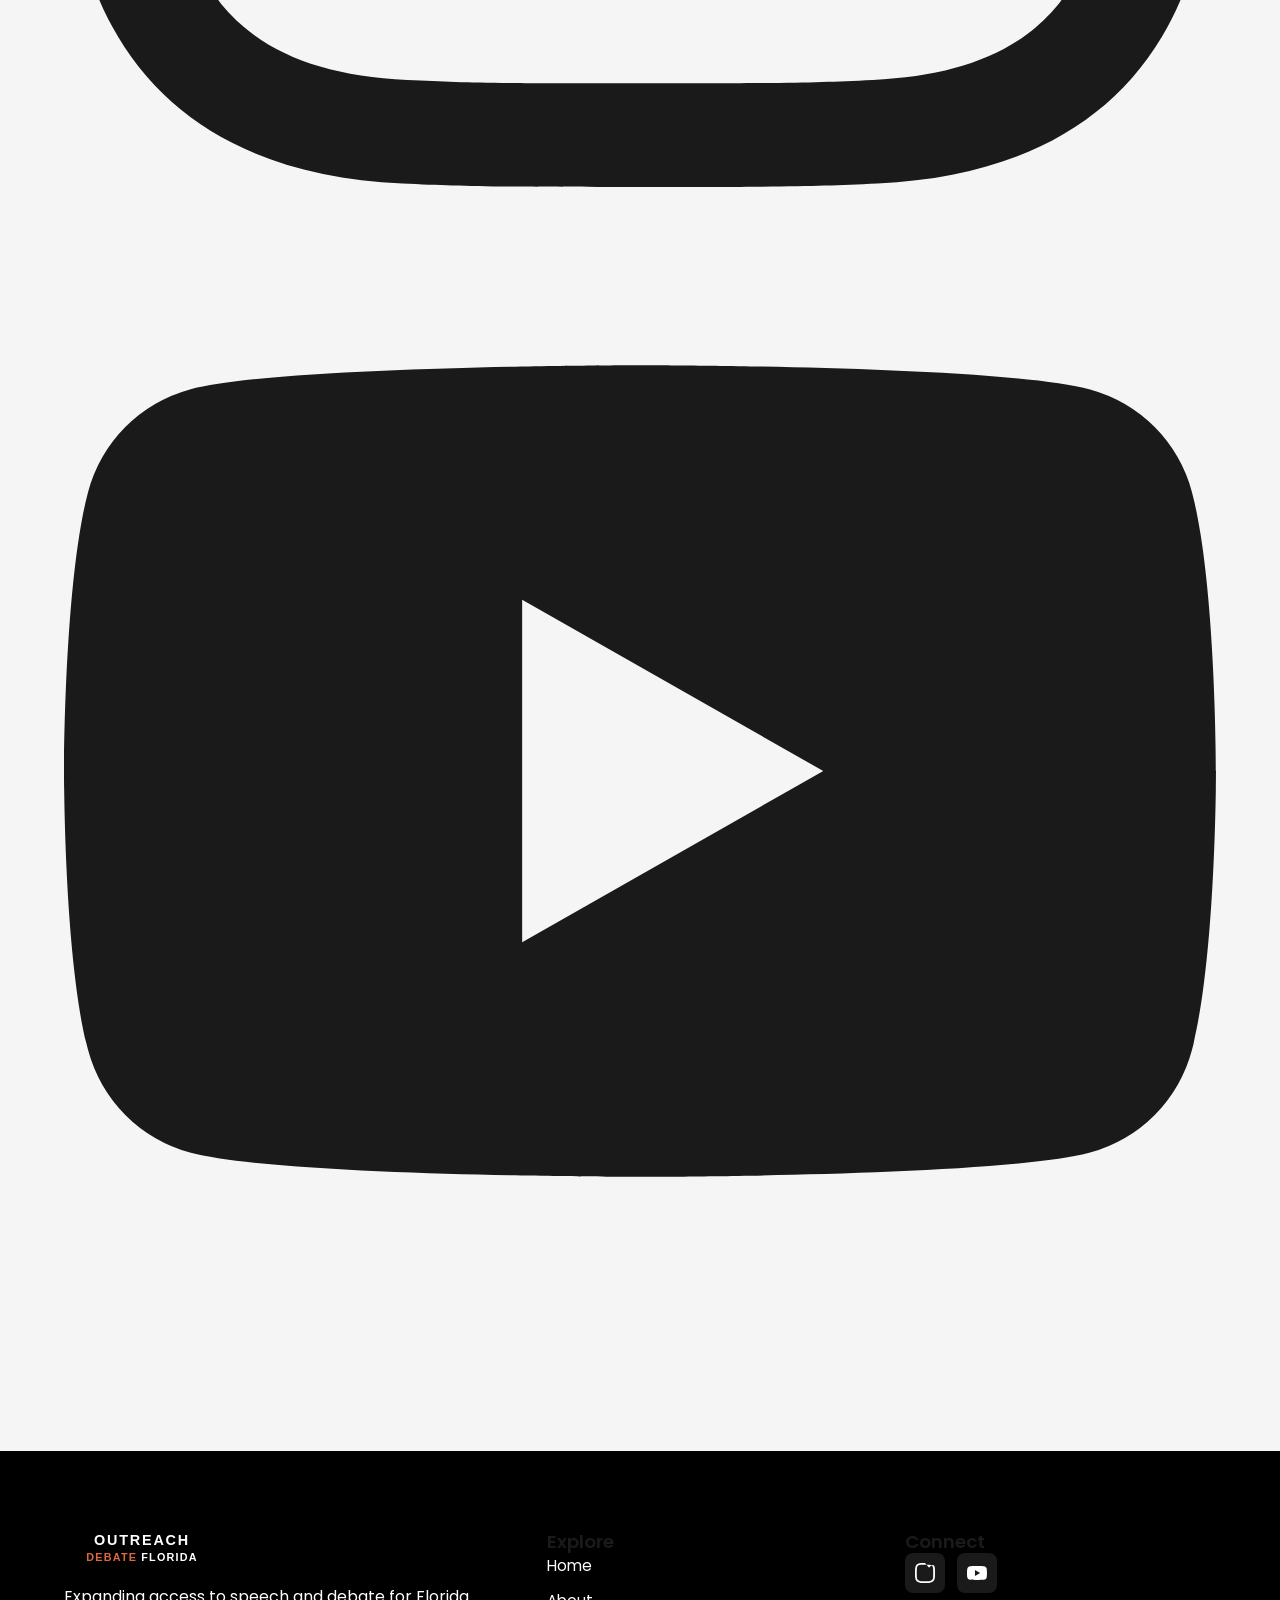
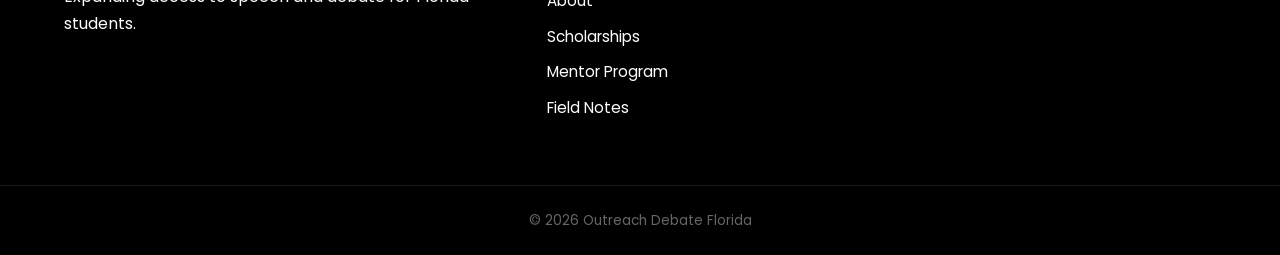
==== commit 845e6d34: "Full rebuild: copy reference site design for FL branch — black header, white body, gold accents, cle" ====
--- a/index.html
+++ b/index.html
@@ -8,7 +8,7 @@
   <meta property="og:title" content="Outreach Debate Florida" />
   <meta property="og:description" content="Expanding access to speech and debate for Florida students." />
   <meta property="og:type" content="website" />
-  <meta name="theme-color" content="#DC6843" />
+  <meta name="theme-color" content="#000000" />
   <link rel="icon" href="assets/img/favicon.ico" type="image/x-icon" />
   <link rel="preconnect" href="https://fonts.googleapis.com" />
   <link rel="preconnect" href="https://fonts.gstatic.com" crossorigin />
@@ -19,7 +19,7 @@
   <!-- Nav -->
   <header class="nav">
     <a class="nav-brand" href="index.html">
-      <img src="assets/img/outreach-logo-nav.svg" alt="Outreach Debate Florida" width="130" height="30" loading="lazy" decoding="async" />
+      <img src="assets/img/outreach-logo.png" alt="Outreach Debate Florida" height="40" />
     </a>
     <ul class="nav-links">
       <li><a href="index.html" class="active">Home</a></li>
@@ -28,9 +28,7 @@
       <li><a href="mentor-program.html">Mentor Program</a></li>
       <li><a href="field-notes.html">Field Notes</a></li>
     </ul>
-    <button class="burger" aria-label="Toggle menu">
-      <span></span><span></span><span></span>
-    </button>
+    <button class="burger" aria-label="Toggle menu"><span></span><span></span><span></span></button>
   </header>
 
   <main>
@@ -38,37 +36,38 @@
     <section class="hero">
       <div class="container hero-split">
         <div class="hero-copy reveal">
-          <p class="hero-eyebrow">Outreach Debate Florida</p>
           <h1>Every Florida student deserves a seat at the table.</h1>
           <p class="hero-dek">
             We pay tournament fees, connect students with mentors, and remove the financial barriers that keep Florida students off the circuit.
           </p>
-          <p class="hero-meta">Est. 2025 · Student-Run Initiative</p>
           <div class="hero-actions">
             <a class="btn" href="mentor-program.html">Mentor Program</a>
             <a class="btn-outline" href="field-notes.html">Field Notes</a>
           </div>
         </div>
         <figure class="hero-figure reveal">
-          <img src="assets/img/hero.jpg" alt="Florida speech and debate students competing" width="1399" height="933" fetchpriority="high" decoding="async" />
+          <img src="assets/img/hero.jpg" alt="Florida speech and debate students competing" fetchpriority="high" decoding="async" />
         </figure>
       </div>
     </section>
 
-    <!-- Pull-quote -->
-    <section class="section">
+    <!-- Mission -->
+    <section class="section section-alt">
       <div class="container">
-        <div class="pull-quote reveal">
-          <h2>We pay tournament fees so Florida students can compete.</h2>
-          <p>Debate, travel, and coaching cost money. We cover those costs so the only thing standing between a student and the podium is their own work.</p>
+        <div class="feature reveal">
+          <h2>Outreach Debate Florida.</h2>
+          <p>
+            Educational opportunities in Florida have not always been equally accessible. Speech and debate teaches critical thinking, research, and public speaking — skills every student deserves. We're on a mission to make this activity equally accessible to every student in Florida.
+          </p>
         </div>
       </div>
     </section>
 
     <!-- Stats -->
-    <section class="section section-alt">
+    <section class="section">
       <div class="container">
         <div class="stat-row reveal">
+          <!-- confirm these numbers -->
           <div class="stat">
             <span class="stat-num">127</span>
             <span class="stat-label">Florida students supported</span>
@@ -85,19 +84,7 @@
       </div>
     </section>
 
-    <!-- What we do -->
-    <section class="section">
-      <div class="container">
-        <div class="feature reveal">
-          <h2>What we do</h2>
-          <p>
-            Outreach Debate Florida is a student-run nonprofit that funds tournament fees, travel, and coaching for Florida students. We pair students with experienced mentors and build a statewide network so nobody figures this out alone.
-          </p>
-        </div>
-      </div>
-    </section>
-
-    <!-- Scholarship highlight -->
+    <!-- Scholarship -->
     <section class="section section-alt" id="scholarship">
       <div class="container split flip-on-tablet">
         <div class="split-copy reveal">
@@ -119,7 +106,7 @@
       </div>
     </section>
 
-    <!-- Mentor program -->
+    <!-- Mentor Program -->
     <section class="section" id="mentorship">
       <div class="container">
         <div class="two-col reveal">
@@ -128,32 +115,30 @@
             <p>
               One-on-one mentorship with experienced debaters. Your mentor helps you build cases, run drills, and develop the habits that win rounds. Free, online, and open to any Florida student.
             </p>
-          </div>
-          <div>
             <div style="margin-top: 32px;">
               <a class="btn" href="mentor-program.html">Apply for a Mentor</a>
             </div>
+          </div>
+          <div class="two-col-img">
+            <img src="assets/img/mentor.png" alt="Debate mentor working with a student" decoding="async" />
           </div>
         </div>
       </div>
     </section>
 
     <!-- Field Notes -->
-    <section class="section" id="field-notes">
+    <section class="section section-alt" id="field-notes">
       <div class="container">
-        <div class="section-head-left reveal">
-          <h2>From the field.</h2>
-          <p>
-            @outreachdebate.fl · Announcements, mentorship updates, and the people building speech
-            and debate across Florida.
-          </p>
-        </div>
+        <h2>From the field.</h2>
+        <p>
+          @outreachdebate.fl · Announcements, mentorship updates, and the people building speech and debate across Florida.
+        </p>
         <div class="ig-grid" data-ig-grid></div>
         <div class="social-links reveal">
-          <a class="icon-btn" href="https://www.instagram.com/outreachdebate.fl/" target="_blank" rel="noopener noreferrer" aria-label="Instagram on Instagram">
+          <a class="icon-btn" href="https://www.instagram.com/outreachdebate.fl/" target="_blank" rel="noopener noreferrer" aria-label="Instagram">
             <svg viewBox="0 0 24 24" fill="currentColor" aria-hidden="true"><path d="M12 2.163c3.204 0 3.584.012 4.85.07 3.252.148 4.771 1.691 4.919 4.919.058 1.265.069 1.645.069 4.849 0 3.205-.012 3.584-.069 4.849-.149 3.225-1.664 4.771-4.919 4.919-1.266.058-1.644.07-4.85.07-3.204 0-3.584-.012-4.849-.07-3.26-.149-4.771-1.699-4.919-4.92-.058-1.265-.07-1.644-.07-4.849 0-3.204.013-3.583.07-4.849.149-3.227 1.664-4.771 4.919-4.919 1.266-.057 1.645-.069 4.849-.069zm0-2.163c-3.259 0-3.667.014-4.947.072-4.358.2-6.78 2.618-6.98 6.98-.059 1.281-.073 1.689-.073 4.948 0 3.259.014 3.668.072 4.948.2 4.358 2.618 6.78 6.98 6.98 1.281.058 1.689.072 4.948.072 3.259 0 3.668-.014 4.948-.072 4.354-.2 6.782-2.618 6.979-6.98.059-1.28.073-1.689.073-4.948 0-3.259-.014-3.667-.072-4.947-.196-4.354-2.617-6.979-6.98-1.281-.059-1.69-.073-4.949-.073zm0 5.838c-3.403 0-6.162 2.759-6.162 6.162s2.759 6.163 6.162 6.163 6.162-2.759 6.162-6.163c0-3.403-2.759-6.162-6.162-6.162zm0 10.162c-2.209 0-4-1.79-4-4 0-2.209 1.791-4 4-4s4 1.791 4 4c0 2.21-1.791 4-4 4zm6.406-11.845c-.796 0-1.441.645-1.441 1.44s.645 1.44 1.441 1.44c.795 0 1.439-.645 1.439-1.44s-.644-1.44-1.439-1.44z"/></svg>
           </a>
-          <a class="icon-btn" href="https://www.youtube.com/@outreachdebate" target="_blank" rel="noopener noreferrer" aria-label="Watch us on YouTube">
+          <a class="icon-btn" href="https://www.youtube.com/@outreachdebate" target="_blank" rel="noopener noreferrer" aria-label="YouTube">
             <svg viewBox="0 0 24 24" fill="currentColor" aria-hidden="true"><path d="M23.498 6.186a3.016 3.016 0 0 0-2.122-2.136C19.505 3.545 12 3.545 12 3.545s-7.505 0-9.377.505A3.017 3.017 0 0 0 .502 6.186C0 8.07 0 12 0 12s0 3.93.502 5.814a3.016 3.016 0 0 0 2.122 2.136c1.871.505 9.376.505 9.376.505s7.505 0 9.377-.505a3.015 3.015 0 0 0 2.122-2.136C24 15.93 24 12 24 12s0-3.93-.502-5.814zM9.545 15.568V8.432L15.818 12l-6.273 3.568z"/></svg>
           </a>
         </div>
@@ -167,11 +152,9 @@
       <div class="footer-grid">
         <div>
           <a class="footer-brand" href="index.html">
-            <img src="assets/img/outreach-logo-footer.svg" alt="Outreach Debate Florida" width="130" height="30" loading="lazy" decoding="async" />
+            <img src="assets/img/outreach-logo-footer.svg" alt="Outreach Debate Florida" height="30" />
           </a>
-          <p class="footer-desc">
-            Expanding access to speech and debate for Florida students.
-          </p>
+          <p class="footer-desc">Expanding access to speech and debate for Florida students.</p>
         </div>
         <div>
           <h3>Explore</h3>
--- a/css/style.css
+++ b/css/style.css
@@ -1,19 +1,14 @@
 :root {
-  --bg: #FAFAF7;
-  --bg-alt: #F3EFE8;
-  --text: #1C1917;
-  --text-secondary: #57534E;
-  --text-muted: #A8A29E;
-  --accent: #DC6843;
-  --accent-hover: #C45A3A;
-  --accent-light: #FDF2ED;
-  --card-bg: #FFFFFF;
-  --card-border: #E7E5E4;
-  --footer-bg: #292524;
-  --footer-text: #FAFAF9;
-  --radius: 12px;
-  --font: "Poppins", system-ui, -apple-system, sans-serif;
+  --black: #000000;
+  --white: #FFFFFF;
+  --gold: #FFD72F;
+  --off-white: #FAFAFA;
+  --light-gray: #F5F5F5;
+  --text: #1a1a1a;
+  --text-secondary: #666666;
+  --font: "Poppins", sans-serif;
   --maxw: 1200px;
+  --radius: 8px;
 }
 
 *,
@@ -26,48 +21,36 @@
 
 html {
   scroll-behavior: smooth;
-  scroll-padding-top: 92px;
+  scroll-padding-top: 80px;
 }
 
 body {
   font-family: var(--font);
   font-size: 1rem;
-  line-height: 1.7;
+  line-height: 1.6;
   color: var(--text);
-  background: var(--bg);
+  background: var(--white);
   -webkit-font-smoothing: antialiased;
   text-rendering: optimizeLegibility;
   overflow-x: hidden;
 }
 
-h1,
-h2,
-h3 {
+h1, h2, h3, h4 {
   font-family: var(--font);
   font-weight: 600;
   color: var(--text);
   line-height: 1.2;
 }
 
-h1 {
-  font-size: clamp(2.3rem, 4.6vw, 3.9rem);
-  line-height: 1.15;
-}
-
-h2 {
-  font-size: clamp(1.8rem, 3.4vw, 2.7rem);
-}
-
-h3 {
-  font-size: 1.2rem;
-}
-
-p {
-  line-height: 1.7;
-}
+h1 { font-size: clamp(2.2rem, 4.5vw, 3.5rem); }
+h2 { font-size: clamp(1.6rem, 3vw, 2.4rem); }
+h3 { font-size: 1.15rem; }
+
+p { line-height: 1.7; }
 
 a {
-  color: var(--accent);
+  color: var(--text);
+  text-decoration: none;
 }
 
 img {
@@ -77,42 +60,16 @@
 }
 
 ::selection {
-  background: var(--accent);
-  color: #fff;
+  background: var(--gold);
+  color: var(--black);
 }
 
 :focus-visible {
-  outline: 2px solid var(--accent);
+  outline: 2px solid var(--gold);
   outline-offset: 2px;
 }
 
-.container {
-  width: 100%;
-  max-width: var(--maxw);
-  margin-inline: auto;
-  padding-inline: 24px;
-}
-
-.eyebrow,
-.hero-eyebrow {
-  display: inline-block;
-  font-family: var(--font);
-  font-weight: 600;
-  font-size: 0.78rem;
-  letter-spacing: 0.22em;
-  text-transform: uppercase;
-  color: var(--accent);
-}
-
-.eyebrow-varied {
-  display: inline-block;
-  font-family: var(--font);
-  font-weight: 600;
-  font-size: 0.78rem;
-  color: var(--text-muted);
-}
-
-/* ---------------------------------- Nav ---------------------------------- */
+/* ----------------------------------- Nav ----------------------------------- */
 
 .nav {
   position: fixed;
@@ -120,20 +77,15 @@
   left: 0;
   right: 0;
   z-index: 100;
-  height: 68px;
+  height: 72px;
   display: flex;
   align-items: center;
   justify-content: space-between;
   gap: 24px;
   padding-inline: max(24px, calc((100vw - var(--maxw)) / 2));
-  background: var(--bg);
-  border-bottom: 1px solid var(--card-border);
-}
-
-.nav.scrolled {
-  background: var(--card-bg);
-  border-bottom-color: transparent;
-  box-shadow: 0 2px 12px rgba(0, 0, 0, 0.06);
+  background: var(--black);
+  color: var(--white);
+  box-shadow: 0 2px 12px rgba(0, 0, 0, 0.3);
 }
 
 .nav-brand {
@@ -143,9 +95,8 @@
 }
 
 .nav-brand img {
-  flex: none;
   width: auto;
-  height: 40px;
+  height: 36px;
 }
 
 .nav-links {
@@ -156,23 +107,15 @@
 }
 
 .nav-links a {
-  display: inline-block;
-  padding: 6px 0;
-  color: var(--text-secondary);
+  color: var(--white);
   text-decoration: none;
-  font-family: var(--font);
+  font-size: 0.95rem;
   font-weight: 400;
-  font-size: 1rem;
   transition: color 0.2s ease;
 }
 
 .nav-links a:hover {
-  color: var(--accent);
-}
-
-.nav-links a.active {
-  color: var(--accent);
-  font-weight: 500;
+  color: var(--gold);
 }
 
 .burger {
@@ -189,624 +132,357 @@
   display: block;
   width: 22px;
   height: 2px;
-  background: var(--text);
+  background: var(--white);
 }
 
 body.menu-open {
   overflow: hidden;
 }
 
-/* --------------------------------- Buttons -------------------------------- */
-
-.btn {
-  display: inline-flex;
-  align-items: center;
-  justify-content: center;
-  gap: 8px;
-  height: 50px;
-  padding: 0 32px;
-  border: 1px solid transparent;
-  border-radius: var(--radius);
-  background: var(--accent);
-  color: #fff;
-  font-family: var(--font);
+/* ----------------------------------- Hero ---------------------------------- */
+
+.hero {
+  width: 100%;
+  padding: 140px 0 80px;
+  background: var(--white);
+}
+
+.hero-split {
+  display: grid;
+  grid-template-columns: 1fr 1fr;
+  gap: 56px;
+  align-items: center;
+}
+
+.hero-eyebrow {
+  display: inline-block;
+  font-size: 0.75rem;
   font-weight: 600;
-  font-size: 1rem;
-  text-decoration: none;
-  white-space: nowrap;
-  cursor: pointer;
-  box-shadow: 0 2px 8px rgba(220, 104, 67, 0.18);
-  transition: background-color 0.2s ease, color 0.2s ease, border-color 0.2s ease, transform 0.2s ease, box-shadow 0.2s ease;
-}
-
-.btn:hover {
-  background: var(--accent-hover);
-  color: #fff;
-  transform: translateY(-1px);
-  box-shadow: 0 4px 16px rgba(220, 104, 67, 0.25);
-}
-
-.btn-outline {
-  background: transparent;
-  border-color: var(--text);
-  color: var(--text);
-  box-shadow: none;
-}
-
-.btn-outline:hover {
-  background: var(--text);
-  border-color: var(--text);
-  color: var(--bg);
-  transform: translateY(-1px);
-  box-shadow: 0 4px 12px rgba(28, 25, 23, 0.12);
-}
-
-.btn-invert {
-  background: var(--footer-bg);
-  color: var(--accent);
-  box-shadow: 0 2px 8px rgba(41, 37, 36, 0.15);
-}
-
-.btn-invert:hover {
-  background: #1C1917;
-  color: var(--accent);
-  box-shadow: 0 4px 12px rgba(41, 37, 36, 0.2);
-}
-
-/* ----------------------------------- Hero --------------------------------- */
-
-.hero {
-  display: flex;
-  align-items: center;
-  min-height: 100vh;
-  padding: 96px 0;
-  background: var(--bg);
-  text-align: left;
-}
-
-.hero-copy {
-  text-align: left;
-}
-
-.hero h1 {
-  margin-top: 20px;
-}
-
-.hero-dek {
-  max-width: 560px;
-  margin: 20px 0 0;
-  color: var(--text-secondary);
-}
-
-.hero-meta {
-  margin-top: 16px;
-  font-family: var(--font);
-  font-weight: 500;
-  font-size: 0.78rem;
   letter-spacing: 0.18em;
   text-transform: uppercase;
-  color: var(--text-muted);
+  color: var(--text-secondary);
+  margin-bottom: 12px;
+}
+
+.hero h1 {
+  margin-bottom: 16px;
+}
+
+.hero-dek {
+  font-size: 1.1rem;
+  color: var(--text-secondary);
+  max-width: 520px;
+  margin-bottom: 32px;
 }
 
 .hero-actions {
   display: flex;
   flex-wrap: wrap;
   gap: 16px;
-  margin-top: 32px;
-}
-
-.hero-figure {
-  margin: 0;
-  text-align: center;
 }
 
 .hero-figure img {
   width: 100%;
   height: auto;
   border-radius: var(--radius);
-  border: 1px solid var(--card-border);
-  box-shadow: 0 8px 32px rgba(0, 0, 0, 0.08);
-}
-
-.figcaption {
-  margin-top: 12px;
-  font-family: var(--font);
-  font-size: 0.85rem;
-  color: var(--text-muted);
-  text-align: center;
-}
-
-/* --------------------------------- Sections -------------------------------- */
+}
+
+/* ---------------------------------- Sections -------------------------------- */
 
 .section {
-  padding: 90px 0;
-  background: var(--bg);
+  padding: 96px 0;
+  background: var(--white);
 }
 
 .section-alt {
-  background: var(--bg-alt);
-}
-
-.section-head {
-  max-width: 720px;
-  margin: 0 auto 56px;
-  text-align: center;
-}
-
-.section-head h2 {
-  margin: 16px 0;
-}
-
-.section-head p {
+  background: var(--light-gray);
+}
+
+.container {
+  width: 100%;
+  max-width: var(--maxw);
+  margin-inline: auto;
+  padding-inline: 24px;
+}
+
+/* ---------------------------------- Feature --------------------------------- */
+
+.feature {
+  max-width: 680px;
+}
+
+.feature h2 {
+  margin-bottom: 16px;
+}
+
+.feature p {
+  font-size: 1.05rem;
   color: var(--text-secondary);
-}
-
-.section-head-left {
-  max-width: 720px;
-  margin: 0 0 56px;
-  text-align: left;
-}
-
-.section-head-left h2 {
-  margin: 16px 0;
-}
-
-.section-head-left p {
-  color: var(--text-secondary);
-}
-
-/* ---------------------------------- Split ---------------------------------- */
+  line-height: 1.8;
+}
+
+/* ---------------------------------- Split ----------------------------------- */
 
 .split {
   display: grid;
-  grid-template-columns: 1.05fr 0.95fr;
+  grid-template-columns: 1fr 1fr;
   gap: 56px;
   align-items: center;
-}
-
-.split-copy h2 {
-  margin: 16px 0;
-}
-
-.split-copy .status {
-  margin-bottom: 16px;
-}
-
-.split-copy p {
-  color: var(--text-secondary);
 }
 
 .split img {
   width: 100%;
   height: auto;
   border-radius: var(--radius);
-  border: 1px solid var(--card-border);
-  box-shadow: 0 4px 20px rgba(0, 0, 0, 0.06);
-}
+}
+
+/* ----------------------------------- Card ----------------------------------- */
+
+.card {
+  background: var(--white);
+  border: 1px solid #e5e5e5;
+  border-radius: var(--radius);
+  padding: 32px;
+}
+
+.card h3 {
+  margin-bottom: 12px;
+}
+
+.card p {
+  color: var(--text-secondary);
+  font-size: 0.95rem;
+}
+
+/* -------------------------------- Stats ------------------------------------- */
+
+.stat-row {
+  display: grid;
+  grid-template-columns: repeat(3, 1fr);
+  gap: 0;
+  text-align: center;
+}
+
+.stat {
+  padding: 0 24px;
+  display: flex;
+  flex-direction: column;
+  gap: 4px;
+}
+
+.stat:not(:last-child) {
+  border-right: 1px solid #e5e5e5;
+}
+
+.stat-num {
+  font-weight: 700;
+  font-size: clamp(2rem, 3.5vw, 2.8rem);
+  line-height: 1;
+  color: var(--black);
+}
+
+.stat-label {
+  font-size: 0.9rem;
+  color: var(--text-secondary);
+}
+
+/* --------------------------------- Buttons ---------------------------------- */
+
+.btn {
+  display: inline-flex;
+  align-items: center;
+  justify-content: center;
+  gap: 8px;
+  height: 48px;
+  padding: 0 28px;
+  border: none;
+  border-radius: var(--radius);
+  background: var(--gold);
+  color: var(--black);
+  font-family: var(--font);
+  font-weight: 600;
+  font-size: 0.95rem;
+  text-decoration: none;
+  white-space: nowrap;
+  cursor: pointer;
+  transition: opacity 0.2s ease, transform 0.2s ease;
+}
+
+.btn:hover {
+  opacity: 0.88;
+  transform: translateY(-1px);
+}
+
+.btn-outline {
+  background: transparent;
+  border: 2px solid var(--gold);
+  color: var(--gold);
+}
+
+.btn-outline:hover {
+  background: var(--gold);
+  color: var(--black);
+}
+
+.btn-dark {
+  background: var(--black);
+  color: var(--white);
+}
+
+.btn-dark:hover {
+  opacity: 0.88;
+}
+
+/* -------------------------------- Status Badge ------------------------------ */
 
 .status {
   display: inline-flex;
   align-items: center;
   gap: 8px;
-  padding: 8px 18px;
-  border: 1px solid var(--card-border);
+  padding: 8px 16px;
   border-radius: 999px;
-  background: var(--accent-light);
-  color: var(--accent);
-  font-family: var(--font);
-  font-weight: 500;
+  background: var(--gold);
+  color: var(--black);
+  font-size: 0.75rem;
+  font-weight: 600;
+  letter-spacing: 0.1em;
+  text-transform: uppercase;
+  white-space: nowrap;
+}
+
+/* ---------------------------------- Footer ---------------------------------- */
+
+.footer {
+  background: var(--black);
+  color: var(--white);
+  padding: 80px 0 0;
+}
+
+.footer-grid {
+  display: grid;
+  grid-template-columns: 1.4fr 1fr 1fr;
+  gap: 48px;
+}
+
+.footer-brand img {
+  width: auto;
+  height: 36px;
+  margin-bottom: 16px;
+}
+
+.footer-brand p {
+  color: rgba(255, 255, 255, 0.6);
+  font-size: 0.95rem;
+  max-width: 320px;
+}
+
+.footer h4 {
   font-size: 0.75rem;
   letter-spacing: 0.12em;
   text-transform: uppercase;
-  white-space: nowrap;
-}
-
-.status::before {
-  content: "";
-  flex: none;
-  width: 8px;
-  height: 8px;
-  border-radius: 50%;
-  background: var(--accent);
-}
-
-/* ---------------------------------- Item ---------------------------------- */
-
-.item {
-  background: var(--card-bg);
-  border: 1px solid var(--card-border);
-  border-radius: var(--radius);
-  padding: 32px;
-  transition: transform 0.25s ease, box-shadow 0.25s ease;
-}
-
-.item:hover {
-  transform: translateY(-2px);
-  box-shadow: 0 4px 16px rgba(0, 0, 0, 0.05);
-}
-
-.item h3 {
-  margin-bottom: 8px;
-}
-
-.item p {
-  font-size: 0.95rem;
-  color: var(--text-secondary);
-}
-
-/* -------------------------------- Stats Row --------------------------------- */
-
-.stat-row {
-  display: flex;
-  justify-content: center;
-  gap: 64px;
-  text-align: center;
-}
-
-.stat {
-  display: flex;
-  flex-direction: column;
-  gap: 4px;
-}
-
-.stat-num {
-  font-family: var(--font);
-  font-weight: 700;
-  font-size: clamp(2.4rem, 4vw, 3.4rem);
-  line-height: 1;
-  color: var(--accent);
-}
-
-.stat-label {
-  font-family: var(--font);
-  font-size: 0.9rem;
-  color: var(--text-secondary);
-}
-
-/* -------------------------------- Feature ----------------------------------- */
-
-.feature {
-  max-width: 720px;
-  text-align: left;
-}
-
-.feature h2 {
+  color: rgba(255, 255, 255, 0.5);
   margin-bottom: 16px;
-  text-align: left;
-}
-
-.feature p {
-  font-size: 1.1rem;
-  color: var(--text-secondary);
-  line-height: 1.8;
-}
-
-/* ------------------------------- Card Minimal ------------------------------- */
-
-.card-minimal {
-  background: var(--card-bg);
-  border: 1px solid var(--card-border);
-  border-radius: var(--radius);
-  padding: 36px 32px;
-}
-
-.card-minimal h3 {
-  margin-bottom: 16px;
-}
-
-.check-list {
+}
+
+.footer-links {
   list-style: none;
-  padding: 0;
   display: flex;
   flex-direction: column;
   gap: 10px;
 }
 
-.check-list li {
-  position: relative;
-  padding-left: 24px;
+.footer-links a {
+  color: var(--white);
+  text-decoration: none;
   font-size: 0.95rem;
-  color: var(--text-secondary);
-}
-
-.check-list li::before {
-  content: "\2713";
-  position: absolute;
-  left: 0;
-  color: var(--accent);
-  font-weight: 700;
-}
-
-.card-note {
-  margin-top: 20px;
+  transition: color 0.2s ease;
+}
+
+.footer-links a:hover {
+  color: var(--gold);
+}
+
+.footer-social {
+  display: flex;
+  gap: 12px;
+}
+
+.footer-social a {
+  display: grid;
+  place-items: center;
+  width: 40px;
+  height: 40px;
+  border-radius: 8px;
+  background: rgba(255, 255, 255, 0.1);
+  color: var(--white);
+  text-decoration: none;
+  transition: background 0.2s ease;
+}
+
+.footer-social a:hover {
+  background: var(--gold);
+  color: var(--black);
+}
+
+.footer-social svg {
+  width: 20px;
+  height: 20px;
+  fill: currentColor;
+}
+
+.legal {
+  margin-top: 64px;
+  padding: 24px 0;
+  border-top: 1px solid rgba(255, 255, 255, 0.1);
+  text-align: center;
   font-size: 0.85rem;
-  color: var(--text-muted);
-  font-style: italic;
-}
-
-/* -------------------------------- Two Col ----------------------------------- */
-
-.two-col {
-  display: grid;
-  grid-template-columns: 1fr 1fr;
-  gap: 56px;
-  align-items: start;
-}
-
-.two-col-text h2 {
-  margin: 16px 0;
-}
-
-.two-col-text p {
-  color: var(--text-secondary);
-}
-
-/* -------------------------------- Pill List --------------------------------- */
-
-.pill-list {
-  display: flex;
-  flex-wrap: wrap;
-  gap: 10px;
-}
-
-.pill {
-  display: inline-flex;
-  align-items: center;
-  padding: 8px 18px;
-  border: 1px solid var(--card-border);
-  border-radius: 999px;
-  background: var(--bg);
-  color: var(--text);
-  font-family: var(--font);
-  font-weight: 500;
-  font-size: 0.85rem;
-}
-
-/* ---------------------------------- Field Notes ------------------------------ */
+  color: rgba(255, 255, 255, 0.4);
+}
+
+/* --------------------------------- Instagram -------------------------------- */
 
 .ig-grid {
   display: grid;
   grid-template-columns: repeat(3, 1fr);
   gap: 20px;
-  justify-content: center;
-  margin-inline: auto;
 }
 
 .ig-card {
-  display: flex;
-  flex-direction: column;
-  background: var(--card-bg);
-  border: 1px solid var(--card-border);
+  display: block;
   border-radius: var(--radius);
   overflow: hidden;
   text-decoration: none;
-  transition: transform 0.25s ease, box-shadow 0.25s ease;
+  color: var(--text);
+  transition: transform 0.2s ease;
 }
 
 .ig-card:hover {
-  transform: translateY(-4px);
-  box-shadow: 0 8px 24px rgba(0, 0, 0, 0.08);
+  transform: translateY(-2px);
 }
 
 .ig-card img {
   width: 100%;
-  aspect-ratio: 4 / 5;
+  aspect-ratio: 1;
   object-fit: cover;
-  transition: opacity 0.2s ease;
-}
-
-.ig-card:hover img {
-  opacity: 0.9;
-}
-
-.ig-cap {
-  padding: 12px 14px 4px;
-  font-family: var(--font);
-  font-size: 0.9rem;
-  color: var(--text);
-  display: -webkit-box;
-  -webkit-line-clamp: 2;
-  -webkit-box-orient: vertical;
-  overflow: hidden;
-}
-
-.ig-meta {
-  padding: 0 14px 12px;
-  font-family: var(--font);
-  font-weight: 600;
-  font-size: 0.7rem;
-  letter-spacing: 0.12em;
-  text-transform: uppercase;
-  color: var(--accent);
-}
-
-.ig-empty {
-  text-align: center;
-  color: var(--text-secondary);
-}
-
-.icon-btn {
-  display: grid;
-  place-items: center;
-  width: 56px;
-  height: 56px;
-  border-radius: var(--radius);
-  background: var(--accent);
-  color: #fff;
-  text-decoration: none;
-  box-shadow: 0 2px 8px rgba(220, 104, 67, 0.18);
-  transition: background-color 0.2s ease, transform 0.2s ease, box-shadow 0.2s ease;
-}
-
-.icon-btn:hover {
-  background: var(--accent-hover);
-  transform: translateY(-2px);
-  box-shadow: 0 4px 12px rgba(220, 104, 67, 0.25);
-}
-
-.icon-btn svg {
-  width: 26px;
-  height: 26px;
-  fill: currentColor;
-}
-
-.social-links {
-  display: flex;
-  gap: 12px;
-  justify-content: center;
-  margin-top: 32px;
-}
-
-/* ---------------------------------- Footer --------------------------------- */
-
-.footer {
-  background: var(--footer-bg);
-  padding: 64px 0 0;
-}
-
-.footer-grid {
-  display: grid;
-  grid-template-columns: 1.4fr 1fr 1fr;
-  gap: 48px;
-}
-
-.footer h3 {
-  margin-bottom: 16px;
-  font-size: 0.8rem;
-  letter-spacing: 0.12em;
-  text-transform: uppercase;
-  color: var(--text-muted);
-}
-
-.footer-brand {
-  display: inline-flex;
-  align-items: center;
-  margin-bottom: 16px;
-}
-
-.footer-brand img {
-  flex: none;
-  width: auto;
-  height: 40px;
-}
-
-.footer-desc {
-  max-width: 320px;
-  font-size: 0.95rem;
-  color: rgba(250, 250, 249, 0.7);
-}
-
-.footer-links {
-  display: flex;
-  flex-direction: column;
-  gap: 10px;
-  list-style: none;
-}
-
-.footer-links a {
-  color: var(--footer-text);
-  text-decoration: none;
-  transition: color 0.2s ease;
-}
-
-.footer-links a:hover {
-  color: var(--accent);
-}
-
-.footer-social {
-  display: flex;
-  gap: 12px;
-}
-
-.footer-social a {
-  display: grid;
-  place-items: center;
-  width: 44px;
-  height: 44px;
-  border-radius: 10px;
-  background: rgba(255, 255, 255, 0.08);
-  border: none;
-  color: #fff;
-  text-decoration: none;
-  transition: background-color 0.2s ease, color 0.2s ease;
-}
-
-.footer-social a:hover {
-  background: var(--accent);
-  color: #fff;
-}
-
-.footer-social svg {
-  width: 22px;
-  height: 22px;
-  fill: currentColor;
-}
-
-.legal {
-  margin-top: 56px;
-  padding: 24px 16px;
-  border-top: 1px solid rgba(255, 255, 255, 0.08);
-  text-align: center;
-  font-size: 0.85rem;
-  color: var(--text-muted);
-}
-
-/* ---------------------------------- CTA ------------------------------------ */
-
-.cta-band {
-  background: var(--footer-bg);
-  padding: 80px 0;
-  text-align: center;
-  color: #fff;
-}
-
-.cta-band h2 {
-  margin: 16px 0;
-  color: #fff;
-}
-
-.cta-band p {
-  max-width: 560px;
-  margin: 0 auto 36px;
-  color: rgba(255, 255, 255, 0.85);
-}
-
-.cta-band .eyebrow {
-  color: var(--accent);
 }
 
 /* ---------------------------------- Reveal ---------------------------------- */
 
 .reveal {
   opacity: 0;
-  transition: opacity 0.5s ease;
+  transform: translateY(20px);
+  transition: opacity 0.5s ease, transform 0.5s ease;
 }
 
 .reveal.in {
   opacity: 1;
-}
-
-/* -------------------------------- Hero Split ------------------------------- */
-
-.hero-split {
-  display: grid;
-  grid-template-columns: 1fr 1fr;
-  gap: 56px;
-  align-items: center;
+  transform: translateY(0);
 }
 
 /* ------------------------------- Responsive -------------------------------- */
 
 @media (max-width: 1020px) {
-  .ig-grid {
-    grid-template-columns: repeat(2, 1fr);
-  }
-
-  .stat-row {
-    gap: 40px;
-  }
-
-  .two-col {
+  .hero-split {
     grid-template-columns: 1fr;
     gap: 40px;
   }
@@ -816,20 +492,12 @@
     gap: 40px;
   }
 
-  .split.flip-on-tablet {
-    direction: ltr;
-  }
-
-  .split.flip-on-tablet > *:first-child {
-    order: 2;
-  }
-
-  .split.flip-on-tablet > *:last-child {
-    order: 1;
+  .stat-row {
+    gap: 0;
   }
 
   .footer-grid {
-    grid-template-columns: repeat(2, 1fr);
+    grid-template-columns: 1fr 1fr;
     gap: 40px;
   }
 }
@@ -841,7 +509,6 @@
 
   .burger {
     display: flex;
-    position: relative;
     z-index: 96;
   }
 
@@ -850,14 +517,13 @@
     top: 0;
     right: 0;
     bottom: 0;
-    width: min(320px, 100%);
+    width: min(300px, 100%);
     flex-direction: column;
     align-items: stretch;
     gap: 4px;
-    padding: 84px 24px 24px;
-    background: var(--bg);
-    border-left: 1px solid var(--card-border);
-    transform: translateX(105%);
+    padding: 80px 24px 24px;
+    background: var(--black);
+    transform: translateX(100%);
     transition: transform 0.3s ease;
     z-index: 95;
   }
@@ -869,61 +535,48 @@
   .nav-links a {
     display: block;
     padding: 14px 0;
-    font-size: 1.05rem;
-    color: var(--text);
+    font-size: 1rem;
+    color: var(--white);
   }
 
   .section {
-    padding: 72px 0;
-  }
-
-  .section-head {
-    margin-bottom: 40px;
-  }
-
-  .section-head-left {
-    margin-bottom: 40px;
-  }
-
-  .hero-split {
+    padding: 64px 0;
+  }
+
+  .stat-row {
     grid-template-columns: 1fr;
-    gap: 40px;
-  }
-
-  .hero-split .hero-copy {
-    text-align: center;
-  }
-
-  .hero-split .hero-dek {
-    margin-inline: auto;
-  }
-
-  .hero-split .hero-actions {
-    justify-content: center;
-  }
-
-  .stat-row {
-    flex-direction: column;
     gap: 32px;
   }
-}
-
-@media (max-width: 640px) {
+
+  .stat {
+    padding: 0;
+    border-right: none !important;
+    border-bottom: 1px solid #e5e5e5;
+    padding-bottom: 32px;
+  }
+
+  .stat:last-child {
+    border-bottom: none;
+    padding-bottom: 0;
+  }
+
   .ig-grid {
-    grid-template-columns: 1fr;
+    grid-template-columns: repeat(2, 1fr);
   }
 
   .footer-grid {
     grid-template-columns: 1fr;
     gap: 40px;
   }
-
-  .cta-band {
-    padding: 72px 0;
+}
+
+@media (max-width: 480px) {
+  .ig-grid {
+    grid-template-columns: 1fr;
   }
 
   .hero {
-    padding: 96px 0 72px;
+    padding: 120px 0 64px;
   }
 }
 
@@ -941,5 +594,6 @@
 
   .reveal {
     opacity: 1;
-  }
-}
+    transform: none;
+  }
+}
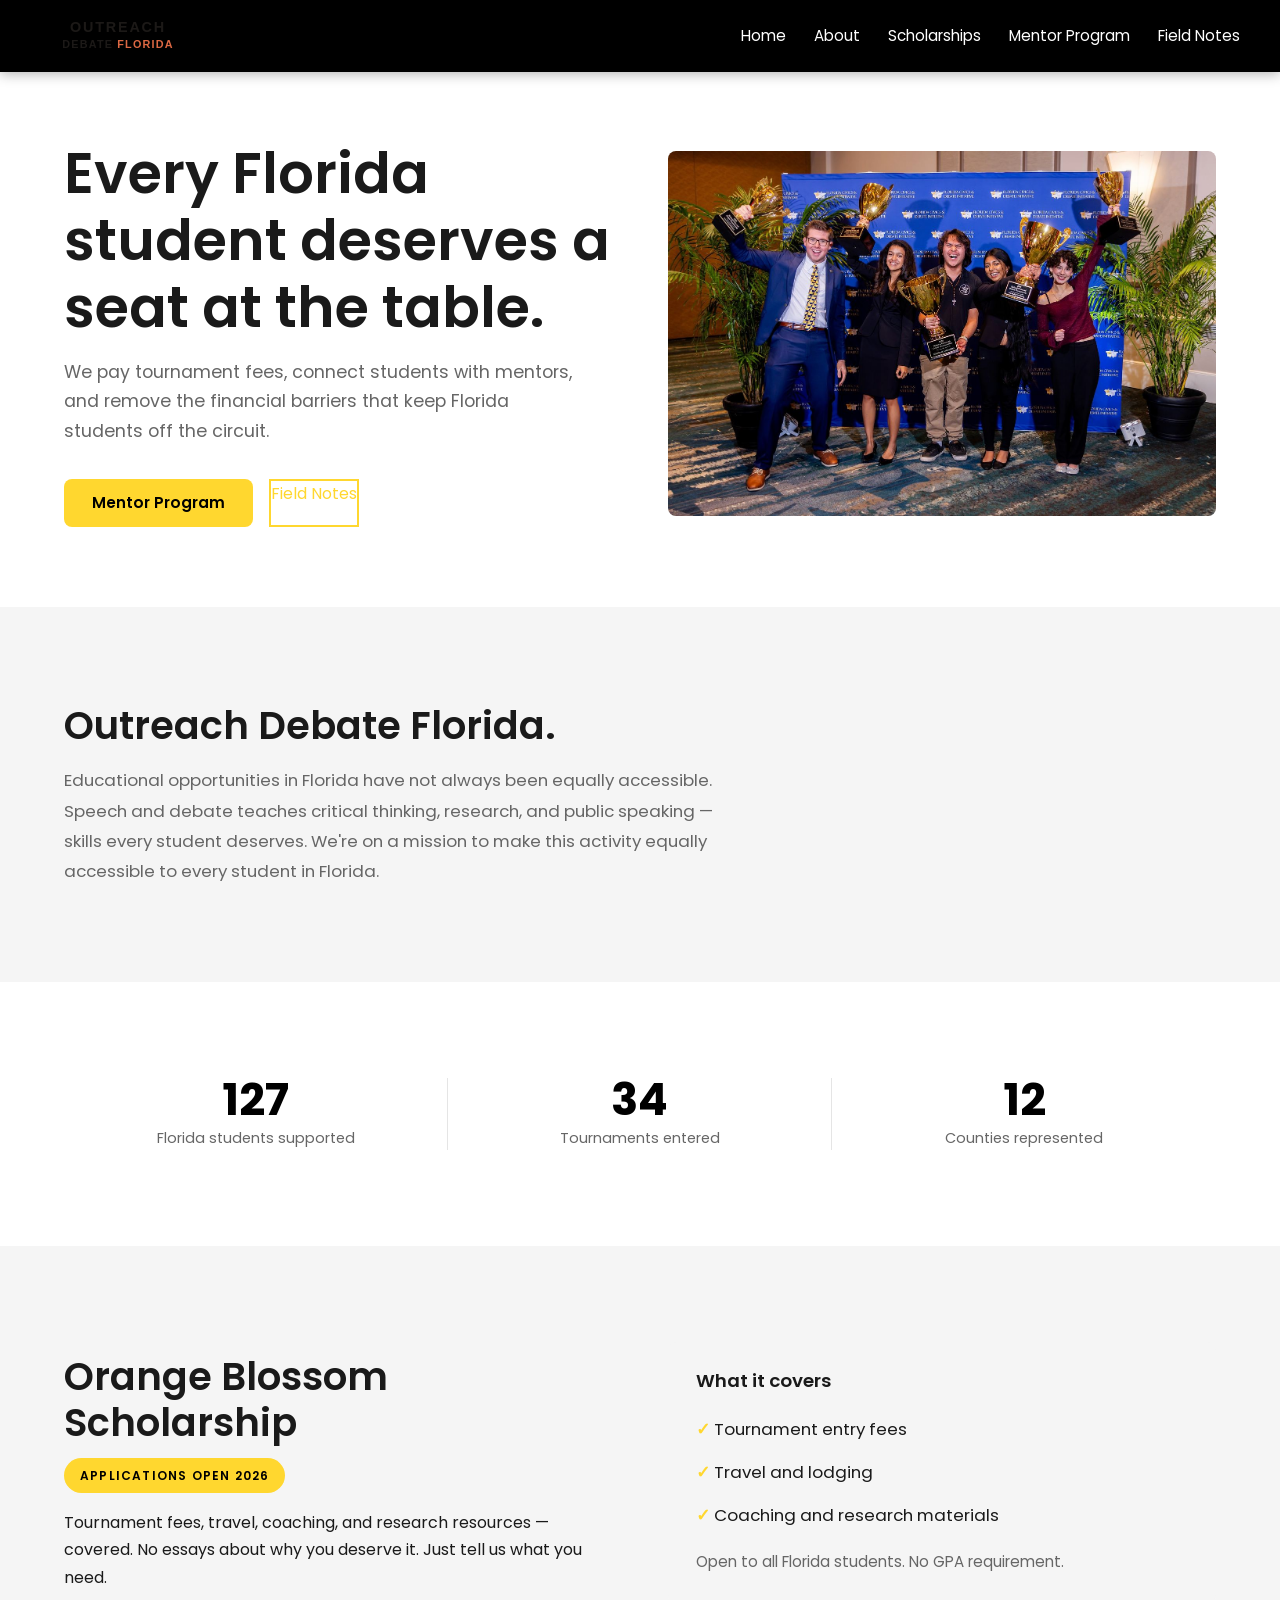
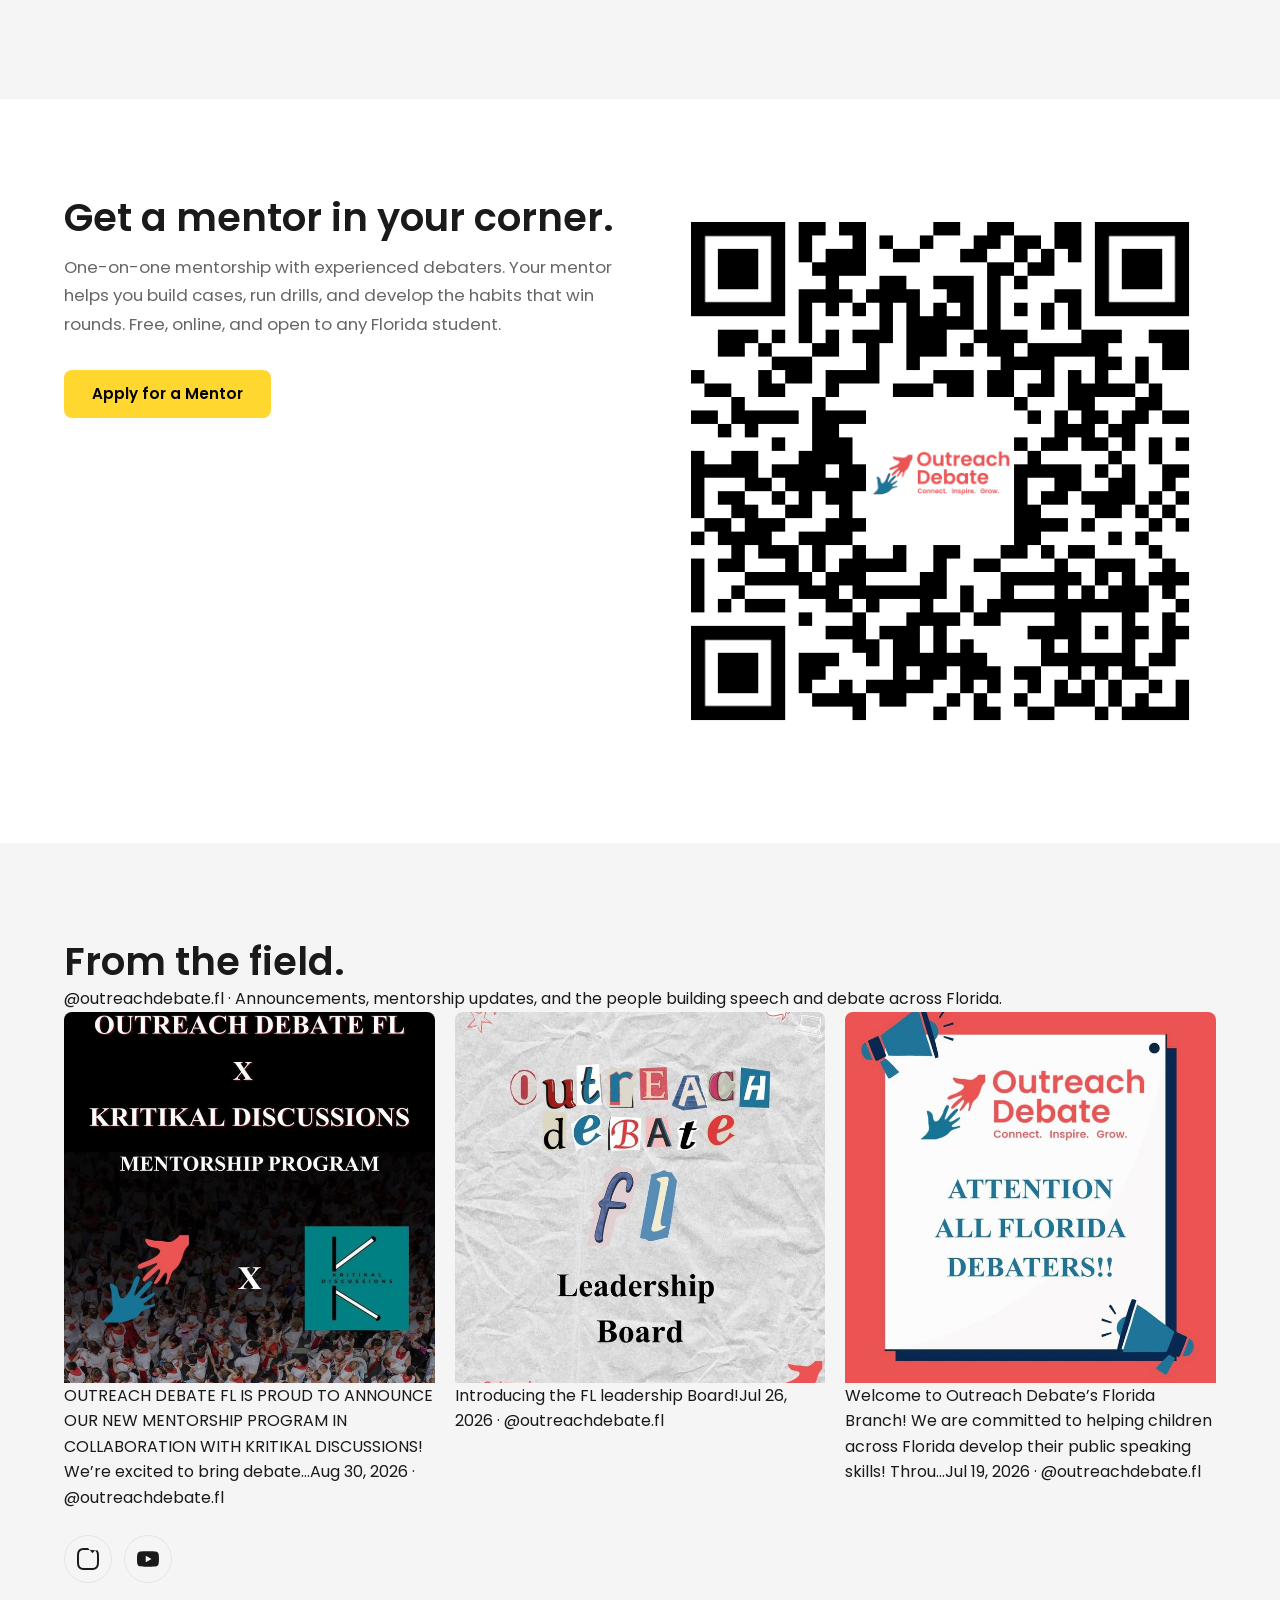
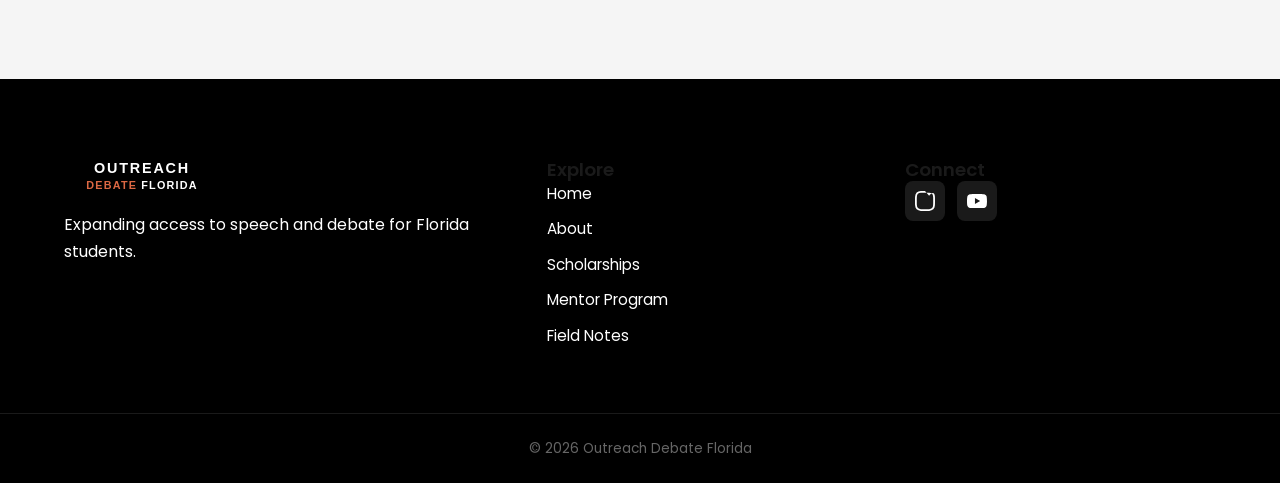
==== commit 7b1fecfa: "fix: add 16 missing CSS classes, fix logo AL→FL, fix broken CSS vars in inline styles - Added: cta-b" ====
--- a/index.html
+++ b/index.html
@@ -19,7 +19,7 @@
   <!-- Nav -->
   <header class="nav">
     <a class="nav-brand" href="index.html">
-      <img src="assets/img/outreach-logo.png" alt="Outreach Debate Florida" height="40" />
+      <img src="assets/img/outreach-logo-nav.svg" alt="Outreach Debate Florida" height="36" />
     </a>
     <ul class="nav-links">
       <li><a href="index.html" class="active">Home</a></li>
--- a/css/style.css
+++ b/css/style.css
@@ -479,6 +479,204 @@
   transform: translateY(0);
 }
 
+/* ----------------------------------- Buttons ----------------------------------- */
+
+.btn-invert {
+  background: var(--black);
+  color: var(--white);
+}
+
+.btn-invert:hover {
+  opacity: 0.88;
+}
+
+/* ----------------------------------- Hero Copy -------------------------------- */
+
+.hero-copy {
+  max-width: 560px;
+}
+
+.hero-meta {
+  font-size: 0.9rem;
+  color: var(--text-secondary);
+  margin-bottom: 24px;
+}
+
+/* ----------------------------------- Split Copy ------------------------------- */
+
+.split-copy h2 {
+  margin-bottom: 12px;
+}
+
+.split-copy .status {
+  margin-bottom: 16px;
+}
+
+/* ----------------------------------- Two Col ---------------------------------- */
+
+.two-col {
+  display: grid;
+  grid-template-columns: 1fr 1fr;
+  gap: 48px;
+  align-items: start;
+}
+
+.two-col-text h2 {
+  margin-bottom: 12px;
+}
+
+.two-col-text p {
+  color: var(--text-secondary);
+  font-size: 1.05rem;
+  line-height: 1.7;
+}
+
+.two-col-img img {
+  width: 100%;
+  height: auto;
+  border-radius: var(--radius);
+}
+
+/* ---------------------------------- Section Head ------------------------------ */
+
+.section-head-left h2 {
+  margin-bottom: 8px;
+}
+
+.section-head-left p {
+  color: var(--text-secondary);
+  font-size: 1.05rem;
+  line-height: 1.7;
+}
+
+/* ----------------------------------- Cards ------------------------------------ */
+
+.card-minimal {
+  background: var(--light-gray);
+  padding: 28px;
+  border-radius: var(--radius);
+}
+
+.card-minimal h3 {
+  margin-bottom: 8px;
+}
+
+.card-minimal p {
+  color: var(--text-secondary);
+  font-size: 0.95rem;
+}
+
+.card-note {
+  font-size: 0.9rem;
+  color: var(--text-secondary);
+  margin-top: 12px;
+}
+
+/* ---------------------------------- Lists ------------------------------------- */
+
+.check-list {
+  list-style: none;
+  margin-top: 1rem;
+}
+
+.check-list li {
+  padding: 8px 0;
+  font-size: 1.05rem;
+}
+
+.check-list li::before {
+  content: "✓ ";
+  color: var(--gold);
+  font-weight: 700;
+}
+
+.apply-list {
+  list-style: none;
+  counter-reset: apply;
+}
+
+.apply-list li {
+  counter-increment: apply;
+  padding: 10px 0;
+  font-size: 1.05rem;
+}
+
+.apply-list li::before {
+  content: counter(apply) ".";
+  font-weight: 600;
+  color: var(--gold);
+  margin-right: 8px;
+}
+
+/* -------------------------------- Icon Button --------------------------------- */
+
+.icon-btn {
+  display: inline-flex;
+  align-items: center;
+  justify-content: center;
+  width: 48px;
+  height: 48px;
+  border-radius: 50%;
+  border: 1px solid #e5e5e5;
+  color: var(--text);
+  text-decoration: none;
+  transition: background 0.2s ease, color 0.2s ease;
+}
+
+.icon-btn:hover {
+  background: var(--gold);
+  color: var(--black);
+  border-color: var(--gold);
+}
+
+.icon-btn svg {
+  width: 22px;
+  height: 22px;
+  fill: currentColor;
+}
+
+/* -------------------------------- Social Links ------------------------------- */
+
+.social-links {
+  display: flex;
+  gap: 12px;
+  margin-top: 24px;
+}
+
+/* ----------------------------------- CTA Band --------------------------------- */
+
+.cta-band {
+  padding: 80px 0;
+  background: var(--black);
+  color: var(--white);
+  text-align: center;
+}
+
+.cta-band h2 {
+  color: var(--white);
+  margin-bottom: 12px;
+}
+
+.cta-band p {
+  color: rgba(255, 255, 255, 0.7);
+  margin-bottom: 32px;
+}
+
+.cta-band .hero-actions {
+  justify-content: center;
+}
+
+/* --------------------------------- Flip on Tablet ----------------------------- */
+
+@media (min-width: 641px) and (max-width: 1020px) {
+  .flip-on-tablet .split > *:first-child {
+    order: 2;
+  }
+  .flip-on-tablet .split > *:last-child {
+    order: 1;
+  }
+}
+
 /* ------------------------------- Responsive -------------------------------- */
 
 @media (max-width: 1020px) {
@@ -490,6 +688,11 @@
   .split {
     grid-template-columns: 1fr;
     gap: 40px;
+  }
+
+  .two-col {
+    grid-template-columns: 1fr;
+    gap: 32px;
   }
 
   .stat-row {
